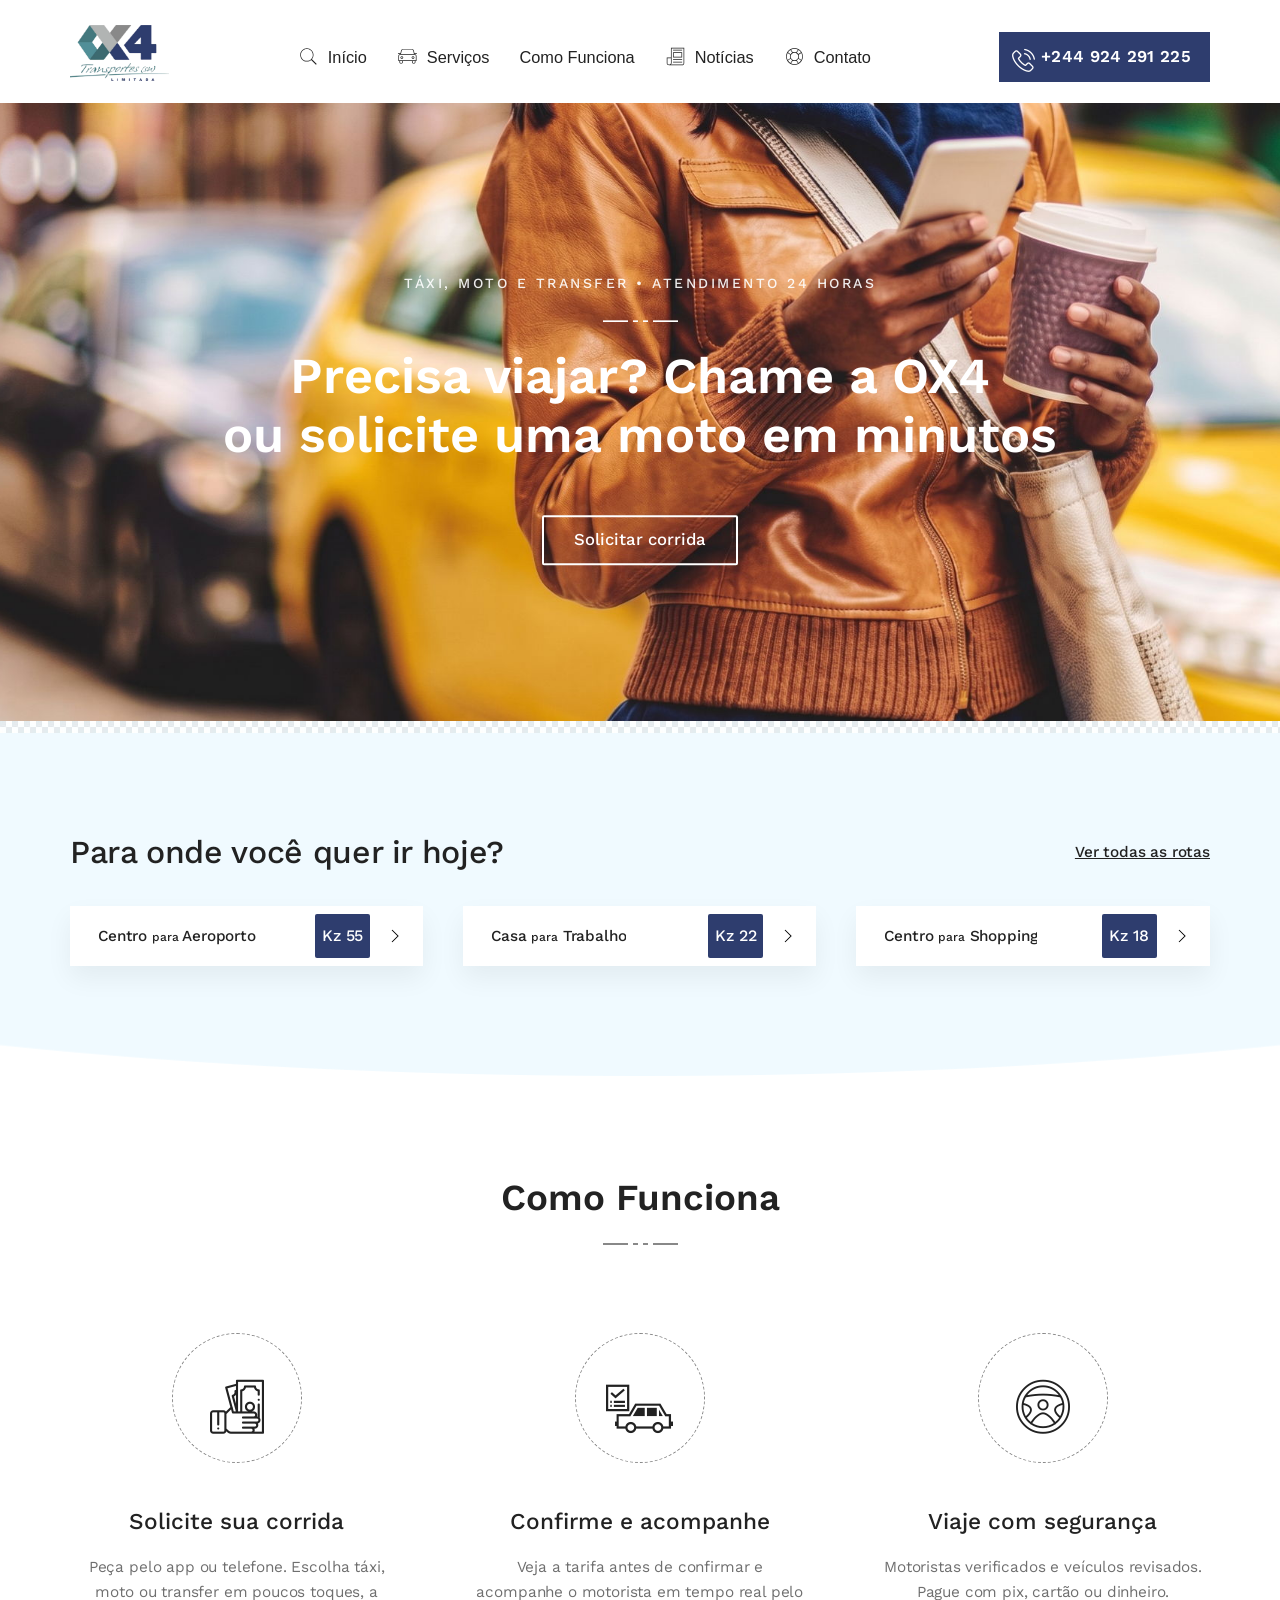
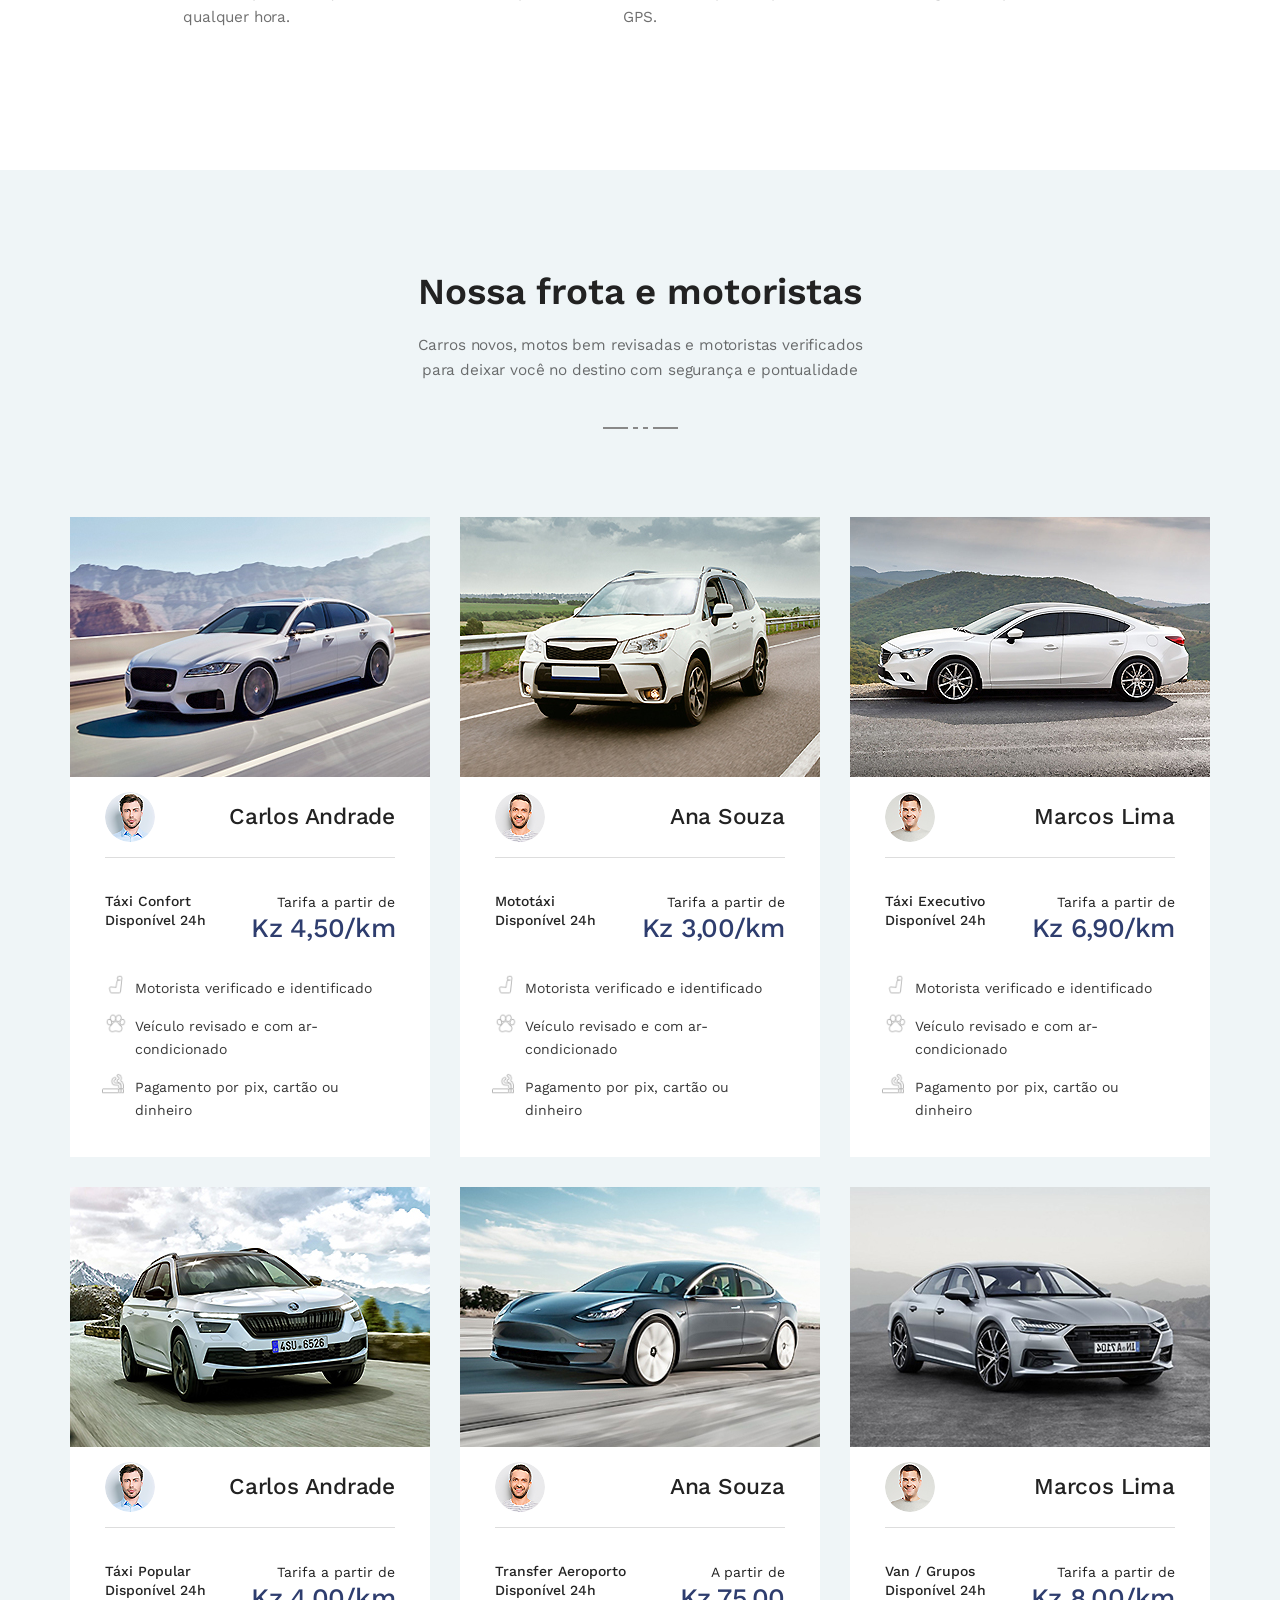
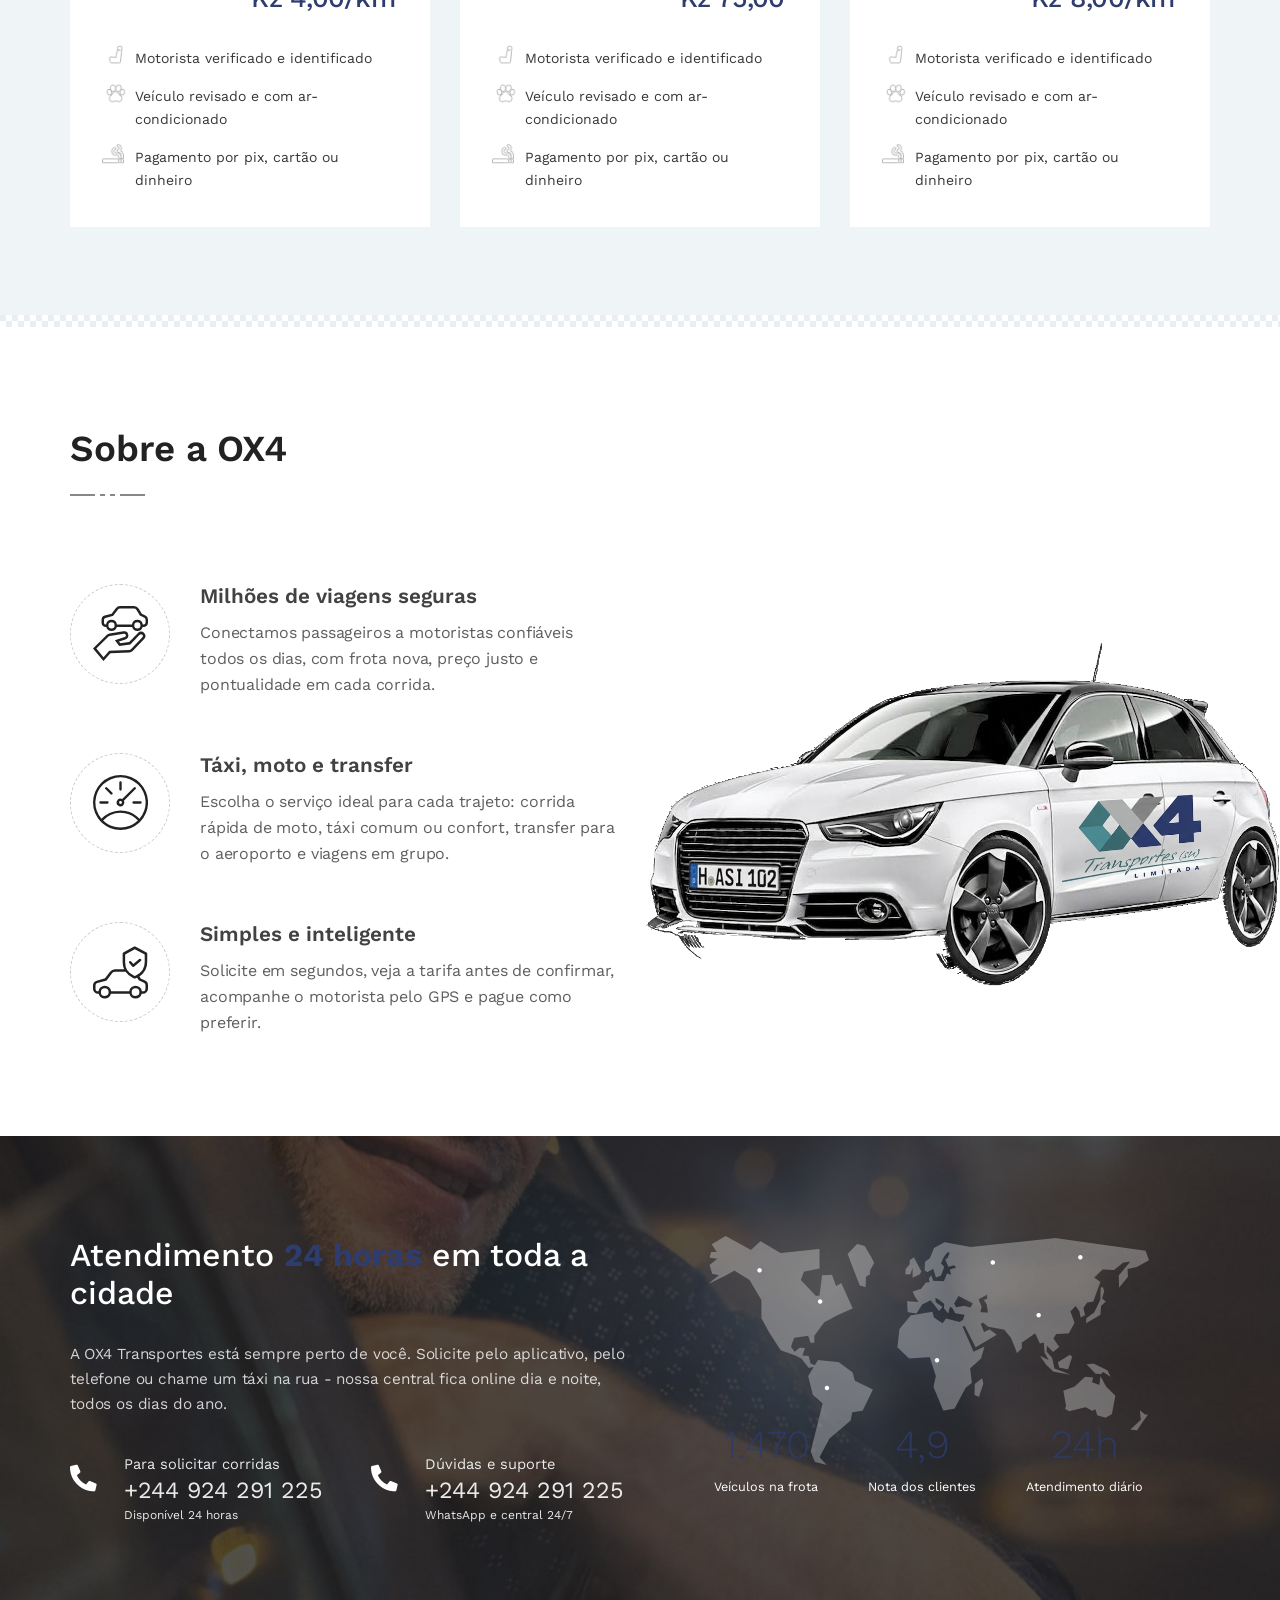
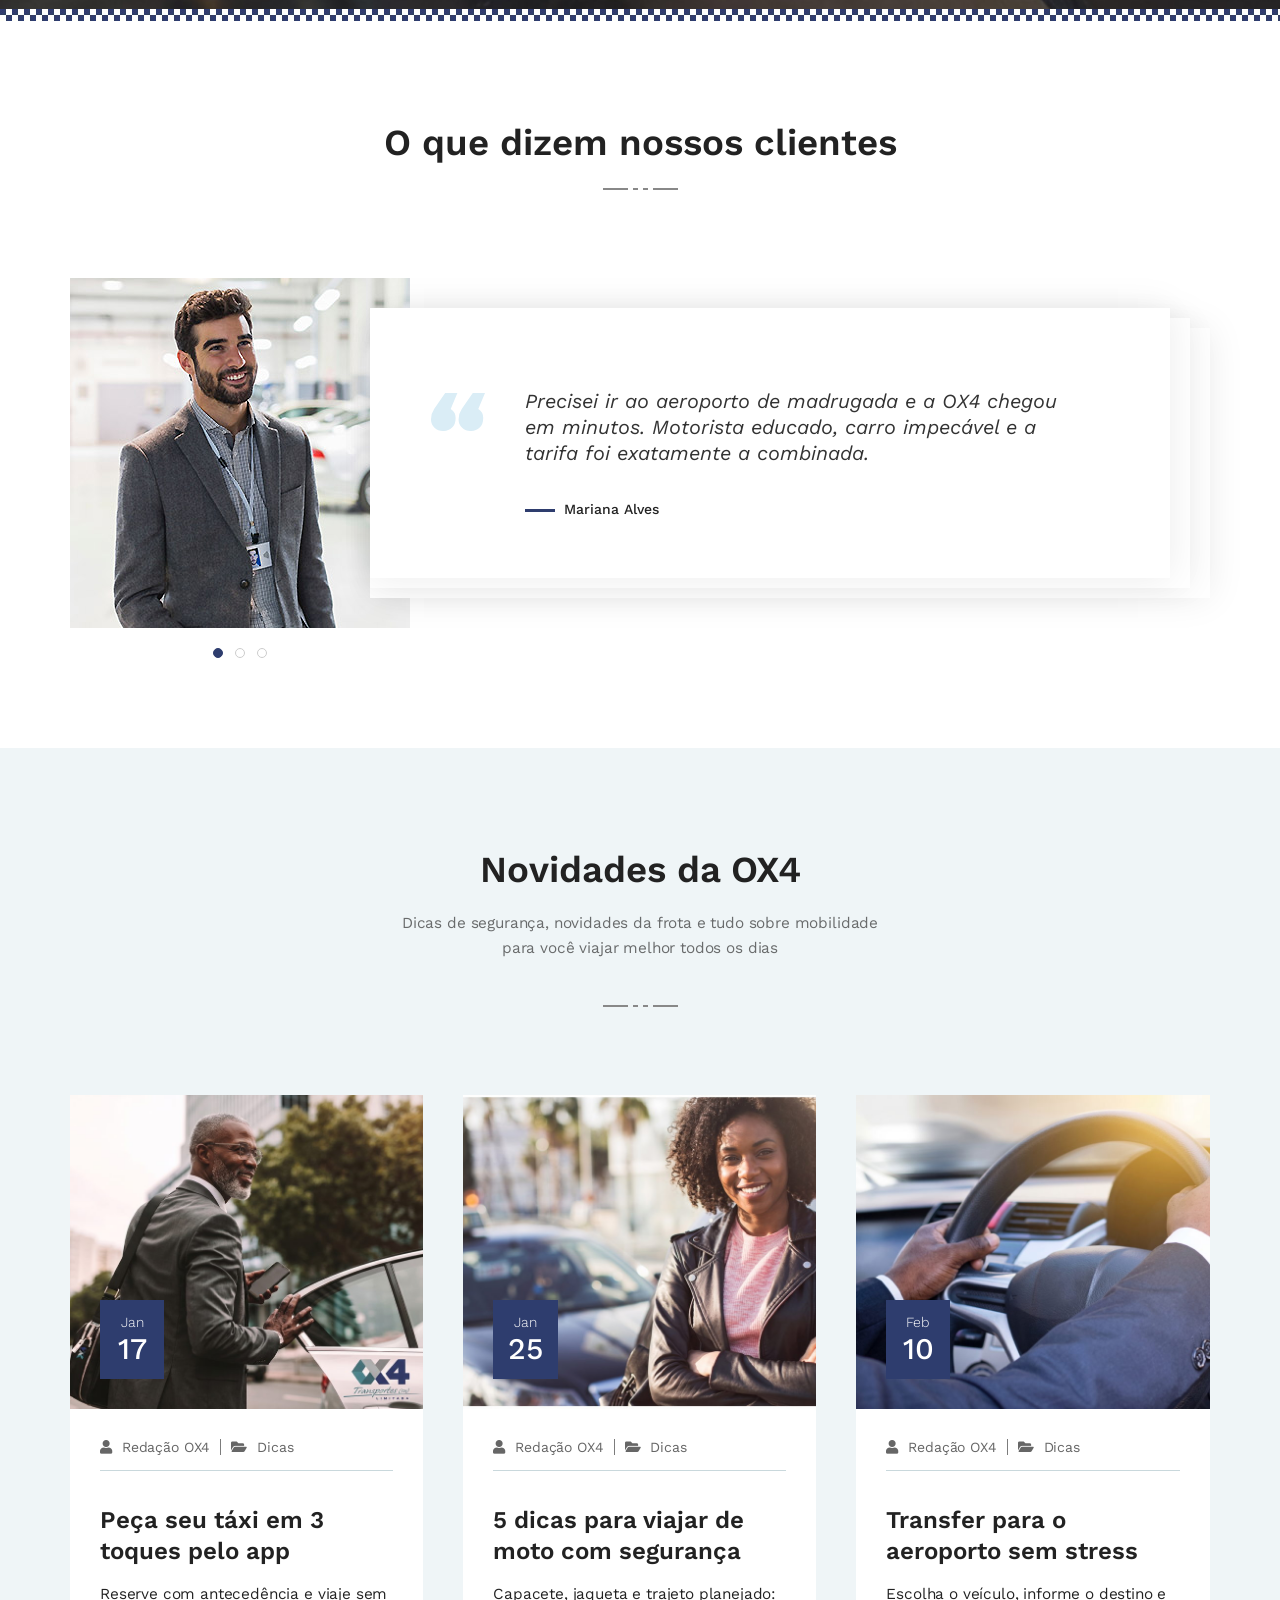
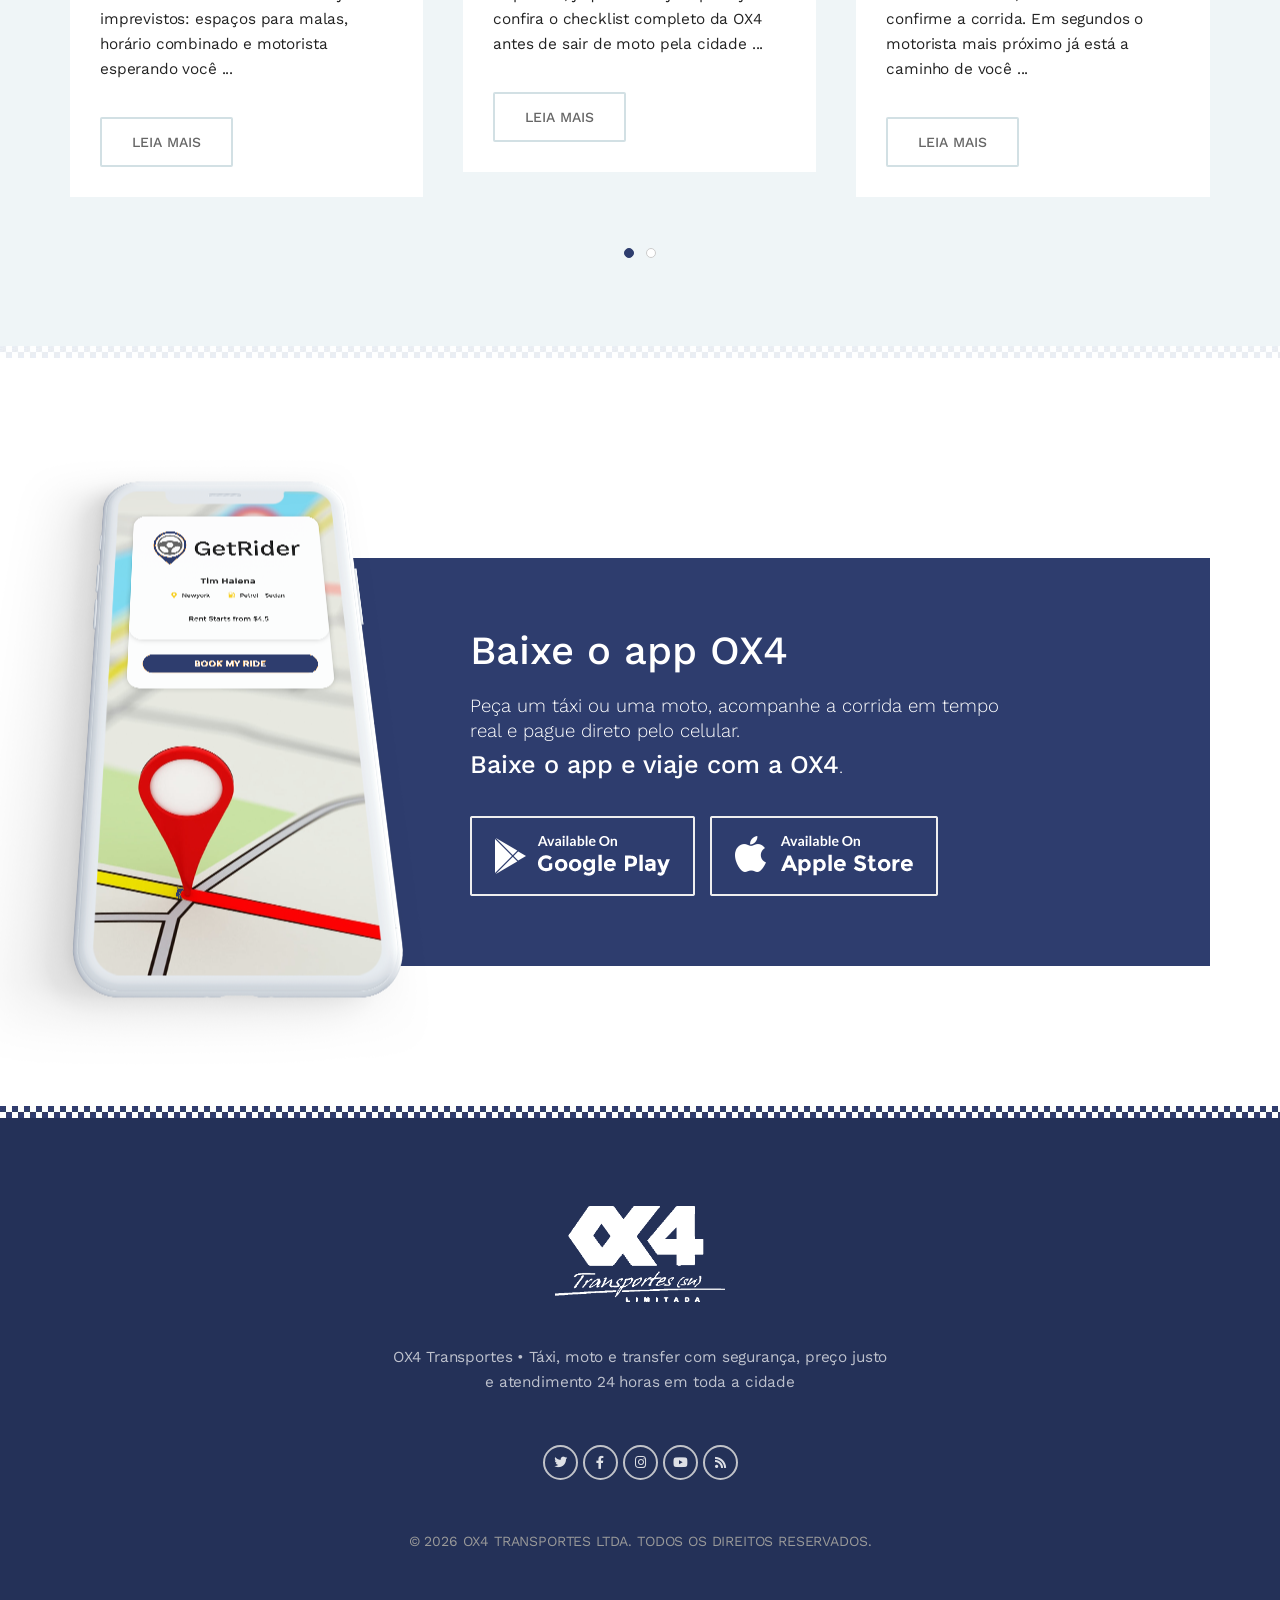
==== getrider/01_landing_page.html @ 81441fee "Atualizar projeto OX4 Transporte" ====
<!DOCTYPE html>
<html lang="zxx">

<head>
    <meta charset="utf-8">
    <title>OX4 Transportes - Táxi, Moto e Transfer 24h</title>
    <meta content="Chernyh Mihail" name="author">
    <meta content="OX4 Transportes - Táxi, Moto e Transfer" name="description">
    <meta name="viewport" content="width=device-width, initial-scale=1.0">
    <link rel="icon" type="image/png" href="assets/img/favicon.png">
    <meta name="HandheldFriendly" content="true">
    <meta name="format-detection" content="telephone=no">
    <meta content="IE=edge" http-equiv="X-UA-Compatible">
    <link rel="stylesheet" href="assets/css/uikit.min.css">
    <link rel="stylesheet" href="assets/css/all.min.css">
    <link rel="stylesheet" href="assets/css/datepicker.min.css">
    <link rel="stylesheet" href="assets/css/main.css">
    <link rel="stylesheet" href="assets/fonts/flaticon/font/flaticon.css">
</head>

<body class="page-home">

    <!-- Loader-->
    <div id="page-preloader"><span class="spinner border-t_second_b border-t_prim_a"></span></div>
    <!-- Loader end-->


    <div class="page-wrapper">
        <header class="page-header">
            <div class="page-header__scroll" data-uk-sticky>
                <div class="uk-container">
                    <div class="page-header__inner">
                        <div class="page-header__logo">
                            <div class="logo"><a class="logo__link" href="index.html"><img class="logo__img" src="assets/img/logo.png" alt="OX4 Transportes"></a></div>
                        </div>
                        <div class="page-header__menu">
                            <nav class="page-nav" data-uk-navbar="">
                                <ul class="uk-navbar-nav">
                                    <li><a href="01_landing_page.html"> <img src="assets/img/search.svg" data-uk-svg alt="home">Início</a></li>
                                    <li><a href="02-search-1.html"> <img src="assets/img/car.svg" data-uk-svg alt="servicos">Serviços</a>
                                        <div class="uk-navbar-dropdown">
                                            <ul class="uk-nav uk-navbar-dropdown-nav">
                                                <li><a href="02-search-1.html">Solicitar Táxi</a></li>
                                                <li><a href="02-search-2.html">Solicitar Moto</a></li>
                                                <li><a href="02-search-3.html">Transfer e Corridas</a></li>
                                            </ul>
                                        </div>
                                    </li>
                                    <li> <a href="01_landing_page.html#como-funciona">Como Funciona</a></li>
                                    <li><a href="03_blog-1.html"> <img src="assets/img/news-paper.svg" data-uk-svg alt="news-paper">Notícias</a>
                                        <div class="uk-navbar-dropdown">
                                            <ul class="uk-nav uk-navbar-dropdown-nav">
                                                <li><a href="03_blog-1.html">Lista de notícias</a></li>
                                                <li><a href="04_blog-2.html">Grade de notícias</a></li>
                                                <li><a href="05_blog-post.html">Matéria</a></li>
                                            </ul>
                                        </div>
                                    </li>
                                    <li> <a href="06_contact.html"> <img src="assets/img/help2.svg" data-uk-svg alt="help2">Contato</a></li>
                                </ul>
                            </nav>
                        </div>
                        <div class="page-header__phone"><a class="uk-button uk-button-danger" href="tel:+244924291225"> <i class="flaticon-phone-call"></i><span>+244 924 291 225</span></a></div>
                        <div class="page-header__btn"> <a class="uk-button uk-button-danger" href="01_landing_page.html#offcanvas" data-uk-toggle data-uk-icon="menu"></a></div>
                    </div>
                </div>
            </div>
        </header>
        <main class="page-main">
            <div class="section-banner">
                <div class="section-banner__bg">
                    <div class="uk-cover-container"><img src="assets/img/img-banner.jpg" alt="img-banner" data-uk-cover><canvas class="slide-canvas"></canvas></div>
                </div>
                <div class="section-banner__content uk-text-center">
                    <div class="uk-overlay uk-position-center-left uk-width-1-1">
                        <div class="uk-container uk-width-1-1">
                            <div class="section-banner__title"><span>Táxi, moto e transfer &bull; Atendimento 24 horas</span>
                                <h1 class="decor-top">Precisa viajar? Chame a OX4<br> ou solicite uma moto em minutos</h1>
                            </div>
                            <div class="section-banner__btn"> <a class="uk-button uk-button-default" href="02-search-1.html">Solicitar corrida</a></div>
                        </div>
                    </div>
                </div>
            </div>
            <div class="section-popular-places" id="welcome">
                <div class="uk-container">
                    <div class="popular-places">
                        <div class="popular-places__head">
                            <div class="popular-places__title">Para onde você quer ir hoje?</div>
                            <div class="popular-places__more"> <a href="02-search-3.html">Ver todas as rotas </a></div>
                        </div>
                        <div class="popular-places__body">
                            <div class="uk-grid uk-child-width-1-3@m" data-uk-grid>
                                <div>
                                    <div class="popular-places-item"><a class="popular-places-item__link" href="02-search-1.html"><span class="popular-places-item__title">Centro <small>para</small> Aeroporto</span><span class="popular-places-item__price">Kz 55</span><span data-uk-icon="chevron-right"></span></a></div>
                                </div>
                                <div>
                                    <div class="popular-places-item"><a class="popular-places-item__link" href="02-search-2.html"><span class="popular-places-item__title">Casa <small>para</small> Trabalho</span><span class="popular-places-item__price">Kz 22</span><span data-uk-icon="chevron-right"></span></a></div>
                                </div>
                                <div>
                                    <div class="popular-places-item"><a class="popular-places-item__link" href="02-search-3.html"><span class="popular-places-item__title">Centro <small>para</small> Shopping</span><span class="popular-places-item__price">Kz 18</span><span data-uk-icon="chevron-right"></span></a></div>
                                </div>
                            </div>
                        </div>
                    </div>
                </div>
            </div>
            <div class="section-steps" id="como-funciona">
                <div class="uk-section uk-container">
                    <div class="section-title uk-text-center">
                        <div class="uk-h2">Como Funciona</div>
                    </div>
                    <div class="section-content">
                        <div data-uk-slider="finite: true">
                            <div class="uk-position-relative" tabindex="-1">
                                <ul class="uk-grid uk-grid-large uk-child-width-1-1 uk-child-width-1-2@s uk-child-width-1-3@m">
                                    <li>
                                        <div class="step-item">
                                            <div class="step-item__icon">
                                                <div class="step-item__icon-box"><i class="flaticon-money"></i></div>
                                            </div>
                                            <div class="step-item__title">Solicite sua corrida</div>
                                            <div class="step-item__text">Peça pelo app ou telefone. Escolha táxi, moto ou transfer em poucos toques, a qualquer hora.</div>
                                        </div>
                                    </li>
                                    <li>
                                        <div class="step-item">
                                            <div class="step-item__icon">
                                                <div class="step-item__icon-box"><i class="flaticon-car-repair-check-list"></i></div>
                                            </div>
                                            <div class="step-item__title">Confirme e acompanhe</div>
                                            <div class="step-item__text">Veja a tarifa antes de confirmar e acompanhe o motorista em tempo real pelo GPS.</div>
                                        </div>
                                    </li>
                                    <li>
                                        <div class="step-item">
                                            <div class="step-item__icon">
                                                <div class="step-item__icon-box"><i class="flaticon-car"></i></div>
                                            </div>
                                            <div class="step-item__title">Viaje com segurança</div>
                                            <div class="step-item__text">Motoristas verificados e veículos revisados. Pague com pix, cartão ou dinheiro.</div>
                                        </div>
                                    </li>
                                </ul>
                            </div>
                            <ul class="uk-slider-nav uk-dotnav uk-flex-center uk-margin-medium-top"></ul>
                        </div>
                    </div>
                </div>
            </div>
            <div class="section-best-drivers" id="frota">
                <div class="uk-background-muted">
                    <div class="uk-section uk-container">
                        <div class="section-title uk-text-center">
                            <div class="uk-h2">Nossa frota e motoristas</div>
                            <p>Carros novos, motos bem revisadas e motoristas verificados<br> para deixar você no destino com segurança e pontualidade</p>
                        </div>
                        <div class="section-content">
                            <div class="uk-grid uk-grid-medium uk-child-width-1-2@s uk-child-width-1-3@m" data-uk-grid>
                                <div>
                                    <div class="driver-card">
                                        <div class="driver-card__media"><img src="assets/img/car-1.jpg" alt="car"></div>
                                        <div class="driver-card__body">
                                            <div class="driver-card__user"> <img src="assets/img/driver-1.png" alt="motorista">
                                                <span>Carlos Andrade</span>


                                            </div>
                                            <div class="driver-card__info">
                                                <div class="driver-card__date">Táxi Confort<br> Disponível 24h</div>
                                                <div class="driver-card__price">Tarifa a partir de <b>Kz 4,50/km</b></div>
                                            </div>
                                            <div class="driver-card__services">
                                                <ul>
                                                    <li><img src="assets/img/driver-service-1.png" alt="servico"><span>Motorista verificado e identificado</span></li>
                                                    <li><img src="assets/img/driver-service-2.png" alt="servico"><span>Veículo revisado e com ar-condicionado</span></li>
                                                    <li><img src="assets/img/driver-service-3.png" alt="servico"><span>Pagamento por pix, cartão ou dinheiro</span></li>
                                                </ul>
                                            </div>
                                        </div>
                                    </div>
                                </div>
                                <div>
                                    <div class="driver-card">
                                        <div class="driver-card__media"><img src="assets/img/car-2.jpg" alt="car"></div>
                                        <div class="driver-card__body">
                                            <div class="driver-card__user"> <img src="assets/img/driver-2.png" alt="motorista"><span>Ana Souza</span></div>
                                            <div class="driver-card__info">
                                                <div class="driver-card__date">Mototáxi<br> Disponível 24h</div>
                                                <div class="driver-card__price">Tarifa a partir de <b>Kz 3,00/km</b></div>
                                            </div>
                                            <div class="driver-card__services">
                                                <ul>
                                                    <li><img src="assets/img/driver-service-1.png" alt="servico"><span>Motorista verificado e identificado</span></li>
                                                    <li><img src="assets/img/driver-service-2.png" alt="servico"><span>Veículo revisado e com ar-condicionado</span></li>
                                                    <li><img src="assets/img/driver-service-3.png" alt="servico"><span>Pagamento por pix, cartão ou dinheiro</span></li>
                                                </ul>
                                            </div>
                                        </div>
                                    </div>
                                </div>
                                <div>
                                    <div class="driver-card">
                                        <div class="driver-card__media"><img src="assets/img/car-3.jpg" alt="car"></div>
                                        <div class="driver-card__body">
                                            <div class="driver-card__user"> <img src="assets/img/driver-3.png" alt="motorista"><span>Marcos Lima</span></div>
                                            <div class="driver-card__info">
                                                <div class="driver-card__date">Táxi Executivo<br> Disponível 24h</div>
                                                <div class="driver-card__price">Tarifa a partir de <b>Kz 6,90/km</b></div>
                                            </div>
                                            <div class="driver-card__services">
                                                <ul>
                                                    <li><img src="assets/img/driver-service-1.png" alt="servico"><span>Motorista verificado e identificado</span></li>
                                                    <li><img src="assets/img/driver-service-2.png" alt="servico"><span>Veículo revisado e com ar-condicionado</span></li>
                                                    <li><img src="assets/img/driver-service-3.png" alt="servico"><span>Pagamento por pix, cartão ou dinheiro</span></li>
                                                </ul>
                                            </div>
                                        </div>
                                    </div>
                                </div>
                                <div>
                                    <div class="driver-card">
                                        <div class="driver-card__media"><img src="assets/img/car-4.jpg" alt="car"></div>
                                        <div class="driver-card__body">
                                            <div class="driver-card__user"> <img src="assets/img/driver-1.png" alt="driver-pic"><span>Carlos Andrade</span></div>
                                            <div class="driver-card__info">
                                                <div class="driver-card__date">Táxi Popular<br> Disponível 24h</div>
                                                <div class="driver-card__price">Tarifa a partir de <b>Kz 4,00/km</b></div>
                                            </div>
                                            <div class="driver-card__services">
                                                <ul>
                                                    <li><img src="assets/img/driver-service-1.png" alt="servico"><span>Motorista verificado e identificado</span></li>
                                                    <li><img src="assets/img/driver-service-2.png" alt="servico"><span>Veículo revisado e com ar-condicionado</span></li>
                                                    <li><img src="assets/img/driver-service-3.png" alt="servico"><span>Pagamento por pix, cartão ou dinheiro</span></li>
                                                </ul>
                                            </div>
                                        </div>
                                    </div>
                                </div>
                                <div>
                                    <div class="driver-card">
                                        <div class="driver-card__media"><img src="assets/img/car-5.jpg" alt="car"></div>
                                        <div class="driver-card__body">
                                            <div class="driver-card__user"> <img src="assets/img/driver-2.png" alt="motorista"><span>Ana Souza</span></div>
                                            <div class="driver-card__info">
                                                <div class="driver-card__date">Transfer Aeroporto<br> Disponível 24h</div>
                                                <div class="driver-card__price">A partir de <b>Kz 75,00</b></div>
                                            </div>
                                            <div class="driver-card__services">
                                                <ul>
                                                    <li><img src="assets/img/driver-service-1.png" alt="servico"><span>Motorista verificado e identificado</span></li>
                                                    <li><img src="assets/img/driver-service-2.png" alt="servico"><span>Veículo revisado e com ar-condicionado</span></li>
                                                    <li><img src="assets/img/driver-service-3.png" alt="servico"><span>Pagamento por pix, cartão ou dinheiro</span></li>
                                                </ul>
                                            </div>
                                        </div>
                                    </div>
                                </div>
                                <div>
                                    <div class="driver-card">
                                        <div class="driver-card__media"><img src="assets/img/car-6.jpg" alt="car"></div>
                                        <div class="driver-card__body">
                                            <div class="driver-card__user"> <img src="assets/img/driver-3.png" alt="motorista"><span>Marcos Lima</span></div>
                                            <div class="driver-card__info">
                                                <div class="driver-card__date">Van / Grupos<br> Disponível 24h</div>
                                                <div class="driver-card__price">Tarifa a partir de <b>Kz 8,00/km</b></div>
                                            </div>
                                            <div class="driver-card__services">
                                                <ul>
                                                    <li><img src="assets/img/driver-service-1.png" alt="servico"><span>Motorista verificado e identificado</span></li>
                                                    <li><img src="assets/img/driver-service-2.png" alt="servico"><span>Veículo revisado e com ar-condicionado</span></li>
                                                    <li><img src="assets/img/driver-service-3.png" alt="servico"><span>Pagamento por pix, cartão ou dinheiro</span></li>
                                                </ul>
                                            </div>
                                        </div>
                                    </div>
                                </div>
                            </div>
                        </div>
                    </div>
                </div>
            </div>
            <div class="section-about">
                <div class="section-about__img"><img src="assets/img/img-car.png" alt=""></div>
                <div class="uk-section uk-container">
                    <div class="uk-grid uk-child-width-1-2@m" data-uk-grid>
                        <div>
                            <div class="section-title">
                                <div class="uk-h2">Sobre a OX4</div>
                            </div>
                            <div class="section-content">
                                <ul class="about-list">
                                    <li>
                                        <div class="about-list-item">
                                            <div class="about-list-item__icon"><img src="assets/img/about-1.svg" alt="ico-about" data-uk-svg></div>
                                            <div class="about-list-item__desc">
                                                <div class="about-list-item__title">Milhões de viagens seguras</div>
                                                <div class="about-list-item__desc">Conectamos passageiros a motoristas confiáveis todos os dias, com frota nova, preço justo e pontualidade em cada corrida.</div>
                                            </div>
                                        </div>
                                    </li>
                                    <li>
                                        <div class="about-list-item">
                                            <div class="about-list-item__icon"><img src="assets/img/about-2.svg" alt="ico-about" data-uk-svg></div>
                                            <div class="about-list-item__desc">
                                                <div class="about-list-item__title">Táxi, moto e transfer</div>
                                                <div class="about-list-item__desc">Escolha o serviço ideal para cada trajeto: corrida rápida de moto, táxi comum ou confort, transfer para o aeroporto e viagens em grupo.</div>
                                            </div>
                                        </div>
                                    </li>
                                    <li>
                                        <div class="about-list-item">
                                            <div class="about-list-item__icon"><img src="assets/img/about-3.svg" alt="ico-about" data-uk-svg></div>
                                            <div class="about-list-item__desc">
                                                <div class="about-list-item__title">Simples e inteligente</div>
                                                <div class="about-list-item__desc">Solicite em segundos, veja a tarifa antes de confirmar, acompanhe o motorista pelo GPS e pague como preferir.</div>
                                            </div>
                                        </div>
                                    </li>
                                </ul>
                            </div>
                        </div>
                        <div class="uk-visible@m"></div>
                    </div>
                </div>
            </div>
            <div class="section-location">
                <div class="uk-section uk-container">
                    <div class="location">
                        <div class="uk-grid uk-grid-small uk-child-width-1-2@m" data-uk-grid>
                            <div>
                                <div class="location__title">Atendimento <b>24 horas</b> em toda a cidade</div>
                                <div class="location__text">A OX4 Transportes está sempre perto de você. Solicite pelo aplicativo, pelo telefone ou chame um táxi na rua - nossa central fica online dia e noite, todos os dias do ano.</div>
                                <div class="uk-grid uk-child-width-1-2" data-uk-grid>
                                    <div>
                                        <div class="location-contact-item">
                                            <div class="location-contact-item__icon"><i class="fas fa-phone-alt"></i></div>
                                            <div class="location-contact-item__desc">
                                                <div class="location-contact-item__title">Para solicitar corridas</div>
                                                <div class="location-contact-item__phone"><a href="tel:+244924291225">+244 924 291 225</a></div>
                                                <div class="location-contact-item__time">Disponível 24 horas</div>
                                            </div>
                                        </div>
                                    </div>
                                    <div>
                                        <div class="location-contact-item">
                                            <div class="location-contact-item__icon"><i class="fas fa-phone-alt"></i></div>
                                            <div class="location-contact-item__desc">
                                                <div class="location-contact-item__title">Dúvidas e suporte</div>
                                                <div class="location-contact-item__phone"><a href="tel:+244924291225">+244 924 291 225</a></div>
                                                <div class="location-contact-item__time">WhatsApp e central 24/7</div>
                                            </div>
                                        </div>
                                    </div>
                                </div>
                            </div>
                            <div>
                                <div class="location__map"><img class="location__img" src="assets/img/img-location-map.png" alt="img-location-map">
                                    <ul class="location__numbers">
                                        <li><span>1.470</span><span>Veículos na frota</span></li>
                                        <li><span>4,9</span><span>Nota dos clientes</span></li>
                                        <li><span>24h</span><span>Atendimento diário</span></li>
                                    </ul>
                                </div>
                            </div>
                        </div>
                    </div>
                </div>
            </div>
            <div class="section-reviews">
                <div class="uk-section uk-container">
                    <div class="section-title uk-text-center">
                        <div class="uk-h2">O que dizem nossos clientes</div>
                    </div>
                    <div class="section-content">
                        <div class="reviews-slider">
                            <div data-uk-slideshow="max-height: 270; min-height: 250; animation: scale">
                                <div class="reviews-slider__users">
                                    <ul>
                                        <li class="uk-animation-scale-up" data-uk-slideshow-item="0"><img class="uk-width-1-1" src="assets/img/img-reviews.jpg" alt="img-reviews"></li>
                                        <li class="uk-animation-scale-up" data-uk-slideshow-item="1"><img class="uk-width-1-1" src="assets/img/img-reviews.jpg" alt="img-reviews"></li>
                                        <li class="uk-animation-scale-up" data-uk-slideshow-item="2"><img class="uk-width-1-1" src="assets/img/img-reviews.jpg" alt="img-reviews"></li>
                                    </ul>
                                </div>
                                <div class="reviews-slider__content">
                                    <div class="reviews-slider__box">
                                        <ul class="uk-slideshow-items">
                                            <li>
                                                <div class="reviews-slider-item">
                                                    <div class="reviews-slider-item__text">Precisei ir ao aeroporto de madrugada e a OX4 chegou em minutos. Motorista educado, carro impecável e a tarifa foi exatamente a combinada.</div>
                                                    <div class="reviews-slider-item__user">Mariana Alves</div>
                                                </div>
                                            </li>
                                            <li>
                                                <div class="reviews-slider-item">
                                                    <div class="reviews-slider-item__text">Uso o mototáxi da OX4 quase todo dia para o trabalho. Rápido, seguro e com pagamento pelo app. Recomendo para quem tem pressa.</div>
                                                    <div class="reviews-slider-item__user">Rafael Prado</div>
                                                </div>
                                            </li>
                                            <li>
                                                <div class="reviews-slider-item">
                                                    <div class="reviews-slider-item__text">Fiz um transfer com a família para o aeroporto: espaço para as malas, pontualidade e atendimento nota 10. Já virou nossa opção preferida.</div>
                                                    <div class="reviews-slider-item__user">Juliana Lima</div>
                                                </div>
                                            </li>
                                        </ul>
                                    </div>
                                </div>
                                <div class="reviews-slider__dots">
                                    <ul class="uk-slideshow-nav uk-dotnav uk-flex uk-flex-center"></ul>
                                </div>
                            </div>
                        </div>
                    </div>
                </div>
            </div>
            <div class="section-blog">
                <div class="uk-background-muted">
                    <div class="uk-section uk-container">
                        <div class="section-title uk-text-center">
                            <div class="uk-h2">Novidades da OX4</div>
                            <p>Dicas de segurança, novidades da frota e tudo sobre mobilidade<br> para você viajar melhor todos os dias</p>
                        </div>
                        <div class="section-content">
                            <div data-uk-slider>
                                <div class="uk-position-relative" tabindex="-1">
                                    <ul class="uk-slider-items uk-grid uk-child-width-1-1 uk-child-width-1-2@s uk-child-width-1-3@m">
                                        <li>
                                            <div class="blog-card">
                                                <div class="blog-card__box">
                                                    <div class="blog-card__media"><a href="05_blog-post.html"><img src="assets/img/blog-thumb-1.jpg" alt="Peça seu táxi em 3 toques" /></a>
                                                        <div class="blog-card__date"> <span>Jan</span><span>17</span></div>
                                                    </div>
                                                    <div class="blog-card__body">
                                                        <div class="blog-card__info">
                                                            <div class="blog-card__author"> <i class="fas fa-user"></i>Redação OX4</div>
                                                            <div class="blog-card__category"> <i class="fas fa-folder-open"></i>Dicas</div>
                                                        </div>
                                                        <div class="blog-card__title"> <a href="05_blog-post.html">Peça seu táxi em 3 toques pelo app</a></div>
                                                        <div class="blog-card__intro">
                                                            <p>Reserve com antecedência e viaje sem imprevistos: espaços para malas, horário combinado e motorista esperando você ...</p>
                                                        </div>
                                                        <div class="blog-card__more"><a class="uk-button uk-button-default" href="05_blog-post.html">Leia mais</a></div>
                                                    </div>
                                                </div>
                                            </div>
                                        </li>
                                        <li>
                                            <div class="blog-card">
                                                <div class="blog-card__box">
                                                    <div class="blog-card__media"><a href="05_blog-post.html"><img src="assets/img/blog-thumb-2.jpg" alt="Viaje de moto com segurança" /></a>
                                                        <div class="blog-card__date"> <span>Jan</span><span>25</span></div>
                                                    </div>
                                                    <div class="blog-card__body">
                                                        <div class="blog-card__info">
                                                            <div class="blog-card__author"> <i class="fas fa-user"></i>Redação OX4</div>
                                                            <div class="blog-card__category"> <i class="fas fa-folder-open"></i>Dicas</div>
                                                        </div>
                                                        <div class="blog-card__title"> <a href="05_blog-post.html">5 dicas para viajar de moto com segurança</a></div>
                                                        <div class="blog-card__intro">
                                                            <p>Capacete, jaqueta e trajeto planejado: confira o checklist completo da OX4 antes de sair de moto pela cidade ...</p>
                                                        </div>
                                                        <div class="blog-card__more"><a class="uk-button uk-button-default" href="05_blog-post.html">Leia mais</a></div>
                                                    </div>
                                                </div>
                                            </div>
                                        </li>
                                        <li>
                                            <div class="blog-card">
                                                <div class="blog-card__box">
                                                    <div class="blog-card__media"><a href="05_blog-post.html"><img src="assets/img/blog-thumb-3.jpg" alt="Transfer para o aeroporto sem stress" /></a>
                                                        <div class="blog-card__date"> <span>Feb</span><span>10</span></div>
                                                    </div>
                                                    <div class="blog-card__body">
                                                        <div class="blog-card__info">
                                                            <div class="blog-card__author"> <i class="fas fa-user"></i>Redação OX4</div>
                                                            <div class="blog-card__category"> <i class="fas fa-folder-open"></i>Dicas</div>
                                                        </div>
                                                        <div class="blog-card__title"> <a href="05_blog-post.html">Transfer para o aeroporto sem stress</a></div>
                                                        <div class="blog-card__intro">
                                                            <p>Escolha o veículo, informe o destino e confirme a corrida. Em segundos o motorista mais próximo já está a caminho de você ...</p>
                                                        </div>
                                                        <div class="blog-card__more"><a class="uk-button uk-button-default" href="05_blog-post.html">Leia mais</a></div>
                                                    </div>
                                                </div>
                                            </div>
                                        </li>
                                        <li>
                                            <div class="blog-card">
                                                <div class="blog-card__box">
                                                    <div class="blog-card__media"><a href="05_blog-post.html"><img src="assets/img/blog-thumb-1.jpg" alt="Peça seu táxi em 3 toques" /></a>
                                                        <div class="blog-card__date"> <span>Jan</span><span>17</span></div>
                                                    </div>
                                                    <div class="blog-card__body">
                                                        <div class="blog-card__info">
                                                            <div class="blog-card__author"> <i class="fas fa-user"></i>Redação OX4</div>
                                                            <div class="blog-card__category"> <i class="fas fa-folder-open"></i>Dicas</div>
                                                        </div>
                                                        <div class="blog-card__title"> <a href="05_blog-post.html">Peça seu táxi em 3 toques pelo app</a></div>
                                                        <div class="blog-card__intro">
                                                            <p>Escolha o veículo, informe o destino e confirme a corrida. Em segundos o motorista mais próximo já está a caminho de você ...</p>
                                                        </div>
                                                        <div class="blog-card__more"><a class="uk-button uk-button-default" href="05_blog-post.html">Leia mais</a></div>
                                                    </div>
                                                </div>
                                            </div>
                                        </li>
                                    </ul>
                                </div>
                                <ul class="uk-slider-nav uk-dotnav uk-flex-center uk-margin-top"></ul>
                            </div>
                        </div>
                    </div>
                </div>
            </div>
            <div class="section-download">
                <div class="uk-section uk-container">
                    <div class="download-box">
                        <div class="download-box__img"><img src="assets/img/img-download.png" alt="img-download"></div>
                        <div class="download-box__inner">
                            <div class="download-box__title">Baixe o app OX4</div>
                            <div class="download-box__text">Peça um táxi ou uma moto, acompanhe a corrida em tempo<br> real e pague direto pelo celular. <br> <b>Baixe o app e viaje com a OX4</b>.</div>
                            <div class="download-box__btn"><a href="01_landing_page.html#!"><img src="assets/img/google.png" alt="google"></a><a href="01_landing_page.html#!"><img src="assets/img/apple.png" alt="apple"></a></div>
                        </div>
                    </div>
                </div>
            </div>
        </main>
        <footer class="page-footer">
            <div class="uk-container">
                <div class="page-footer__inner">
                    <div class="page-footer__logo">
                        <div class="logo"><a class="logo__link" href="01_landing_page.html"><img class="logo__img" src="assets/img/logo-white.png" alt="OX4 Transportes"></a></div>
                    </div>
                    <div class="page-footer__text">
                        <p>OX4 Transportes &bull; Táxi, moto e transfer com segurança, preço justo<br> e atendimento 24 horas em toda a cidade</p>
                    </div>
                    <div class="page-footer__social">
                        <ul class="social">
                            <li><a href="01_landing_page.html#!"><i class="fab fa-twitter"></i></a></li>
                            <li><a href="01_landing_page.html#!"><i class="fab fa-facebook-f"></i></a></li>
                            <li><a href="01_landing_page.html#!"><i class="fab fa-instagram"></i></a></li>
                            <li><a href="01_landing_page.html#!"><i class="fab fa-youtube"></i></a></li>
                            <li><a href="01_landing_page.html#!"><i class="fas fa-rss"></i></a></li>
                        </ul>
                    </div>
                    <div class="page-footer__copy"> <span>&copy; 2026 OX4 Transportes Ltda. Todos os direitos reservados.</span></div>
                </div>
            </div><!-- Additional blocks-->
            <div id="offcanvas" data-uk-offcanvas="overlay: true">
                <div class="uk-offcanvas-bar uk-flex uk-flex-column uk-flex-between"><button class="uk-offcanvas-close" type="button" data-uk-close=""></button>
                    <div class="uk-margin">
                        <div class="uk-margin-bottom">
                            <div class="logo"><a class="logo__link" href="01_landing_page.html"><img class="logo__img" src="assets/img/logo-white.png" alt="OX4 Transportes"></a></div>
                        </div>
                        <div class="uk-margin">
                            <ul class="uk-nav uk-nav-default uk-nav-parent-icon" data-uk-nav>
                                <li><a href="01_landing_page.html"> <img src="assets/img/search.svg" data-uk-svg alt="home">Início</a></li>
                                <li class="uk-parent"><a href="02-search-1.html"> <img src="assets/img/car.svg" data-uk-svg alt="servicos">Serviços</a>
                                    <ul class="uk-nav-sub">
                                        <li><a href="02-search-1.html">Solicitar Táxi</a></li>
                                        <li><a href="02-search-2.html">Solicitar Moto</a></li>
                                        <li><a href="02-search-3.html">Transfer e Corridas</a></li>
                                    </ul>
                                </li>
                                <li> <a href="01_landing_page.html#como-funciona">Como Funciona</a></li>
                                <li class="uk-parent"> <a href="03_blog-1.html"> <img src="assets/img/news-paper.svg" data-uk-svg alt="news-paper">Notícias </a>
                                    <ul class="uk-nav-sub">
                                        <li><a href="03_blog-1.html">Lista de notícias</a></li>
                                        <li><a href="04_blog-2.html">Grade de notícias</a></li>
                                        <li><a href="05_blog-post.html">Matéria</a></li>
                                    </ul>
                                </li>
                                <li> <a href="06_contact.html"> <img src="assets/img/help2.svg" data-uk-svg alt="help2">Contato</a></li>
                            </ul>
                        </div>
                    </div>
                    <div class="uk-margin"><a class="uk-button uk-button-danger uk-width-1-1" href="tel:+244924291225"> <img src="assets/img/call.svg" alt="call" data-uk-svg><span>+244 924 291 225</span></a></div>
                </div>
            </div>
            <div class="uk-flex-top" id="callback" data-uk-modal="">
                <div class="uk-modal-dialog uk-modal-body uk-margin-auto-vertical"><button class="uk-modal-close-default" type="button" data-uk-close=""></button>
                    <p>Em instantes nossa central entra em contato com você. Se preferir falar agora, ligue para <b>+244 924 291 225</b> - atendemos 24 horas, todos os dias.</p>
                </div>
            </div><!-- End Additional blocks-->
        </footer>
    </div>
    <script src="assets/js/jquery.min.js"></script>
    <script src="assets/js/uikit.min.js"></script>
    <script src="assets/js/uikit-icons.min.js"></script>
    <script src="assets/js/datepicker.min.js"></script>
    <script src="assets/js/i18n/datepicker.en.js"></script>
    <script src="assets/js/main.js"></script>
</body>

</html>
---- getrider/assets/css/datepicker.min.css ----
.datepicker--cells{display:-webkit-flex;display:-ms-flexbox;display:flex;-webkit-flex-wrap:wrap;-ms-flex-wrap:wrap;flex-wrap:wrap}.datepicker--cell{border-radius:4px;box-sizing:border-box;cursor:pointer;display:-webkit-flex;display:-ms-flexbox;display:flex;position:relative;-webkit-align-items:center;-ms-flex-align:center;align-items:center;-webkit-justify-content:center;-ms-flex-pack:center;justify-content:center;height:32px;z-index:1}.datepicker--cell.-focus-{background:#f0f0f0}.datepicker--cell.-current-{color:#4EB5E6}.datepicker--cell.-current-.-focus-{color:#4a4a4a}.datepicker--cell.-current-.-in-range-{color:#4EB5E6}.datepicker--cell.-in-range-{background:rgba(92,196,239,.1);color:#4a4a4a;border-radius:0}.datepicker--cell.-in-range-.-focus-{background-color:rgba(92,196,239,.2)}.datepicker--cell.-disabled-{cursor:default;color:#aeaeae}.datepicker--cell.-disabled-.-focus-{color:#aeaeae}.datepicker--cell.-disabled-.-in-range-{color:#a1a1a1}.datepicker--cell.-disabled-.-current-.-focus-{color:#aeaeae}.datepicker--cell.-range-from-{border:1px solid rgba(92,196,239,.5);background-color:rgba(92,196,239,.1);border-radius:4px 0 0 4px}.datepicker--cell.-range-to-{border:1px solid rgba(92,196,239,.5);background-color:rgba(92,196,239,.1);border-radius:0 4px 4px 0}.datepicker--cell.-selected-,.datepicker--cell.-selected-.-current-{color:#fff;background:#5cc4ef}.datepicker--cell.-range-from-.-range-to-{border-radius:4px}.datepicker--cell.-selected-{border:none}.datepicker--cell.-selected-.-focus-{background:#45bced}.datepicker--cell:empty{cursor:default}.datepicker--days-names{display:-webkit-flex;display:-ms-flexbox;display:flex;-webkit-flex-wrap:wrap;-ms-flex-wrap:wrap;flex-wrap:wrap;margin:8px 0 3px}.datepicker--day-name{color:#FF9A19;display:-webkit-flex;display:-ms-flexbox;display:flex;-webkit-align-items:center;-ms-flex-align:center;align-items:center;-webkit-justify-content:center;-ms-flex-pack:center;justify-content:center;-webkit-flex:1;-ms-flex:1;flex:1;text-align:center;text-transform:uppercase;font-size:.8em}.-only-timepicker- .datepicker--content,.datepicker--body,.datepicker-inline .datepicker--pointer{display:none}.datepicker--cell-day{width:14.28571%}.datepicker--cells-months{height:170px}.datepicker--cell-month{width:33.33%;height:25%}.datepicker--cells-years,.datepicker--years{height:170px}.datepicker--cell-year{width:25%;height:33.33%}.datepickers-container{position:absolute;left:0;top:0}@media print{.datepickers-container{display:none}}.datepicker{background:#fff;border:1px solid #dbdbdb;box-shadow:0 4px 12px rgba(0,0,0,.15);border-radius:4px;box-sizing:content-box;font-family:Tahoma,sans-serif;font-size:14px;color:#4a4a4a;width:250px;position:absolute;left:-100000px;opacity:0;transition:opacity .3s ease,left 0s .3s,-webkit-transform .3s ease;transition:opacity .3s ease,transform .3s ease,left 0s .3s;transition:opacity .3s ease,transform .3s ease,left 0s .3s,-webkit-transform .3s ease;z-index:100}.datepicker.-from-top-{-webkit-transform:translateY(-8px);transform:translateY(-8px)}.datepicker.-from-right-{-webkit-transform:translateX(8px);transform:translateX(8px)}.datepicker.-from-bottom-{-webkit-transform:translateY(8px);transform:translateY(8px)}.datepicker.-from-left-{-webkit-transform:translateX(-8px);transform:translateX(-8px)}.datepicker.active{opacity:1;-webkit-transform:translate(0);transform:translate(0);transition:opacity .3s ease,left 0s 0s,-webkit-transform .3s ease;transition:opacity .3s ease,transform .3s ease,left 0s 0s;transition:opacity .3s ease,transform .3s ease,left 0s 0s,-webkit-transform .3s ease}.datepicker-inline .datepicker{border-color:#d7d7d7;box-shadow:none;position:static;left:auto;right:auto;opacity:1;-webkit-transform:none;transform:none}.datepicker--content{box-sizing:content-box;padding:4px}.datepicker--pointer{position:absolute;background:#fff;border-top:1px solid #dbdbdb;border-right:1px solid #dbdbdb;width:10px;height:10px;z-index:-1}.datepicker--nav-action:hover,.datepicker--nav-title:hover{background:#f0f0f0}.-top-center- .datepicker--pointer,.-top-left- .datepicker--pointer,.-top-right- .datepicker--pointer{top:calc(100% - 4px);-webkit-transform:rotate(135deg);transform:rotate(135deg)}.-right-bottom- .datepicker--pointer,.-right-center- .datepicker--pointer,.-right-top- .datepicker--pointer{right:calc(100% - 4px);-webkit-transform:rotate(225deg);transform:rotate(225deg)}.-bottom-center- .datepicker--pointer,.-bottom-left- .datepicker--pointer,.-bottom-right- .datepicker--pointer{bottom:calc(100% - 4px);-webkit-transform:rotate(315deg);transform:rotate(315deg)}.-left-bottom- .datepicker--pointer,.-left-center- .datepicker--pointer,.-left-top- .datepicker--pointer{left:calc(100% - 4px);-webkit-transform:rotate(45deg);transform:rotate(45deg)}.-bottom-left- .datepicker--pointer,.-top-left- .datepicker--pointer{left:10px}.-bottom-right- .datepicker--pointer,.-top-right- .datepicker--pointer{right:10px}.-bottom-center- .datepicker--pointer,.-top-center- .datepicker--pointer{left:calc(50% - 10px / 2)}.-left-top- .datepicker--pointer,.-right-top- .datepicker--pointer{top:10px}.-left-bottom- .datepicker--pointer,.-right-bottom- .datepicker--pointer{bottom:10px}.-left-center- .datepicker--pointer,.-right-center- .datepicker--pointer{top:calc(50% - 10px / 2)}.datepicker--body.active{display:block}.datepicker--nav{display:-webkit-flex;display:-ms-flexbox;display:flex;-webkit-justify-content:space-between;-ms-flex-pack:justify;justify-content:space-between;border-bottom:1px solid #efefef;min-height:32px;padding:4px}.-only-timepicker- .datepicker--nav{display:none}.datepicker--nav-action,.datepicker--nav-title{display:-webkit-flex;display:-ms-flexbox;display:flex;cursor:pointer;-webkit-align-items:center;-ms-flex-align:center;align-items:center;-webkit-justify-content:center;-ms-flex-pack:center;justify-content:center}.datepicker--nav-action{width:32px;border-radius:4px;-webkit-user-select:none;-moz-user-select:none;-ms-user-select:none;user-select:none}.datepicker--nav-action.-disabled-{visibility:hidden}.datepicker--nav-action svg{width:32px;height:32px}.datepicker--nav-action path{fill:none;stroke:#9c9c9c;stroke-width:2px}.datepicker--nav-title{border-radius:4px;padding:0 8px}.datepicker--buttons,.datepicker--time{border-top:1px solid #efefef;padding:4px}.datepicker--nav-title i{font-style:normal;color:#9c9c9c;margin-left:5px}.datepicker--nav-title.-disabled-{cursor:default;background:0 0}.datepicker--buttons{display:-webkit-flex;display:-ms-flexbox;display:flex}.datepicker--button{color:#4EB5E6;cursor:pointer;border-radius:4px;-webkit-flex:1;-ms-flex:1;flex:1;display:-webkit-inline-flex;display:-ms-inline-flexbox;display:inline-flex;-webkit-justify-content:center;-ms-flex-pack:center;justify-content:center;-webkit-align-items:center;-ms-flex-align:center;align-items:center;height:32px}.datepicker--button:hover{color:#4a4a4a;background:#f0f0f0}.datepicker--time{display:-webkit-flex;display:-ms-flexbox;display:flex;-webkit-align-items:center;-ms-flex-align:center;align-items:center;position:relative}.datepicker--time.-am-pm- .datepicker--time-sliders{-webkit-flex:0 1 138px;-ms-flex:0 1 138px;flex:0 1 138px;max-width:138px}.-only-timepicker- .datepicker--time{border-top:none}.datepicker--time-sliders{-webkit-flex:0 1 153px;-ms-flex:0 1 153px;flex:0 1 153px;margin-right:10px;max-width:153px}.datepicker--time-label{display:none;font-size:12px}.datepicker--time-current{display:-webkit-flex;display:-ms-flexbox;display:flex;-webkit-align-items:center;-ms-flex-align:center;align-items:center;-webkit-flex:1;-ms-flex:1;flex:1;font-size:14px;text-align:center;margin:0 0 0 10px}.datepicker--time-current-colon{margin:0 2px 3px;line-height:1}.datepicker--time-current-hours,.datepicker--time-current-minutes{line-height:1;font-size:19px;font-family:"Century Gothic",CenturyGothic,AppleGothic,sans-serif;position:relative;z-index:1}.datepicker--time-current-hours:after,.datepicker--time-current-minutes:after{content:'';background:#f0f0f0;border-radius:4px;position:absolute;left:-2px;top:-3px;right:-2px;bottom:-2px;z-index:-1;opacity:0}.datepicker--time-current-hours.-focus-:after,.datepicker--time-current-minutes.-focus-:after{opacity:1}.datepicker--time-current-ampm{text-transform:uppercase;-webkit-align-self:flex-end;-ms-flex-item-align:end;align-self:flex-end;color:#9c9c9c;margin-left:6px;font-size:11px;margin-bottom:1px}.datepicker--time-row{display:-webkit-flex;display:-ms-flexbox;display:flex;-webkit-align-items:center;-ms-flex-align:center;align-items:center;font-size:11px;height:17px;background:linear-gradient(to right,#dedede,#dedede) left 50%/100% 1px no-repeat}.datepicker--time-row:first-child{margin-bottom:4px}.datepicker--time-row input[type=range]{background:0 0;cursor:pointer;-webkit-flex:1;-ms-flex:1;flex:1;height:100%;padding:0;margin:0;-webkit-appearance:none}.datepicker--time-row input[type=range]::-ms-tooltip{display:none}.datepicker--time-row input[type=range]:hover::-webkit-slider-thumb{border-color:#b8b8b8}.datepicker--time-row input[type=range]:hover::-moz-range-thumb{border-color:#b8b8b8}.datepicker--time-row input[type=range]:hover::-ms-thumb{border-color:#b8b8b8}.datepicker--time-row input[type=range]:focus{outline:0}.datepicker--time-row input[type=range]:focus::-webkit-slider-thumb{background:#5cc4ef;border-color:#5cc4ef}.datepicker--time-row input[type=range]:focus::-moz-range-thumb{background:#5cc4ef;border-color:#5cc4ef}.datepicker--time-row input[type=range]:focus::-ms-thumb{background:#5cc4ef;border-color:#5cc4ef}.datepicker--time-row input[type=range]::-webkit-slider-thumb{-webkit-appearance:none;box-sizing:border-box;height:12px;width:12px;border-radius:3px;border:1px solid #dedede;background:#fff;cursor:pointer;transition:background .2s;margin-top:-6px}.datepicker--time-row input[type=range]::-moz-range-thumb{box-sizing:border-box;height:12px;width:12px;border-radius:3px;border:1px solid #dedede;background:#fff;cursor:pointer;transition:background .2s}.datepicker--time-row input[type=range]::-ms-thumb{box-sizing:border-box;height:12px;width:12px;border-radius:3px;border:1px solid #dedede;background:#fff;cursor:pointer;transition:background .2s}.datepicker--time-row input[type=range]::-webkit-slider-runnable-track{border:none;height:1px;cursor:pointer;color:transparent;background:0 0}.datepicker--time-row input[type=range]::-moz-range-track{border:none;height:1px;cursor:pointer;color:transparent;background:0 0}.datepicker--time-row input[type=range]::-ms-track{border:none;height:1px;cursor:pointer;color:transparent;background:0 0}.datepicker--time-row input[type=range]::-ms-fill-lower{background:0 0}.datepicker--time-row input[type=range]::-ms-fill-upper{background:0 0}.datepicker--time-row span{padding:0 12px}.datepicker--time-icon{color:#9c9c9c;border:1px solid;border-radius:50%;font-size:16px;position:relative;margin:0 5px -1px 0;width:1em;height:1em}.datepicker--time-icon:after,.datepicker--time-icon:before{content:'';background:currentColor;position:absolute}.datepicker--time-icon:after{height:.4em;width:1px;left:calc(50% - 1px);top:calc(50% + 1px);-webkit-transform:translateY(-100%);transform:translateY(-100%)}.datepicker--time-icon:before{width:.4em;height:1px;top:calc(50% + 1px);left:calc(50% - 1px)}.datepicker--cell-day.-other-month-,.datepicker--cell-year.-other-decade-{color:#dedede}.datepicker--cell-day.-other-month-:hover,.datepicker--cell-year.-other-decade-:hover{color:#c5c5c5}.-disabled-.-focus-.datepicker--cell-day.-other-month-,.-disabled-.-focus-.datepicker--cell-year.-other-decade-{color:#dedede}.-selected-.datepicker--cell-day.-other-month-,.-selected-.datepicker--cell-year.-other-decade-{color:#fff;background:#a2ddf6}.-selected-.-focus-.datepicker--cell-day.-other-month-,.-selected-.-focus-.datepicker--cell-year.-other-decade-{background:#8ad5f4}.-in-range-.datepicker--cell-day.-other-month-,.-in-range-.datepicker--cell-year.-other-decade-{background-color:rgba(92,196,239,.1);color:#ccc}.-in-range-.-focus-.datepicker--cell-day.-other-month-,.-in-range-.-focus-.datepicker--cell-year.-other-decade-{background-color:rgba(92,196,239,.2)}.datepicker--cell-day.-other-month-:empty,.datepicker--cell-year.-other-decade-:empty{background:0 0;border:none}
---- getrider/assets/css/main.css ----
@import url('https://fonts.googleapis.com/css2?family=Work+Sans:ital,wght@0,100;0,200;0,300;0,400;0,500;0,600;0,700;0,800;0,900;1,100;1,200;1,300;1,400;1,500;1,600;1,700;1,800;1,900&display=swap');


.page-showcase .uk-section {
    padding-top: 30px;
}

.slide-canvas {
    height: 630px;
}

/* ======= PRELOADER ========== */
.preloaderjs .spinner {
    display: none !important;
}

.preloaderjs#page-preloader {
    background: rgba(46, 61, 110, 0.99) !important;
}

#page-preloader {
    position: fixed;
    top: 0;
    right: 0;
    bottom: 0;
    left: 0;
    width: 100%;
    height: 100%;
    background: #2E3D6E;
    z-index: 100500;
}

#page-preloader .spinner {
    position: absolute;
    top: 50%;
    left: 50%;
    display: block;
    width: 100px;
    height: 100px;
    margin-top: -50px;
    margin-left: -50px;
    border: 3px solid transparent;
    border-top-color: #B1B4B3;
    border-radius: 50%;
    z-index: 1001;
    -webkit-animation: spin 2.5s infinite linear;
    animation: spin 2.5s infinite linear;
}

#page-preloader .spinner:before,
#page-preloader .spinner:after {
    position: absolute;
    border-radius: 50%;
    content: '';
}

#page-preloader .spinner:before {
    top: 5px;
    right: 5px;
    bottom: 5px;
    left: 5px;
    border: 3px solid transparent;
    border-top-color: #44787E;
    -webkit-animation: spin 2s infinite linear;
    animation: spin 2s infinite linear;
}

#page-preloader .spinner:after {
    top: 15px;
    right: 15px;
    bottom: 15px;
    left: 15px;
    border: 3px solid transparent;
    border-top-color: #518F98;
    -webkit-animation: spin 1s infinite linear;
    animation: spin 1s infinite linear;
}

@-webkit-keyframes spin {
    0% {
        -webkit-transform: rotate(0);
        transform: rotate(0);
    }

    100% {
        -webkit-transform: rotate(360deg);
        transform: rotate(360deg);
    }
}

@keyframes spin {
    0% {
        -webkit-transform: rotate(0);
        transform: rotate(0);
    }

    100% {
        -webkit-transform: rotate(360deg);
        transform: rotate(360deg);
    }
}


html,
body {
    color: #222222;
    font-family: Work Sans, -apple-system, BlinkMacSystemFont, Segoe UI, Roboto, Helvetica Neue, Arial, Noto Sans, sans-serif;
    font-size: 16px;
    font-stretch: normal;
    font-style: normal;
    font-weight: normal;
    letter-spacing: -0.16px;
    line-height: 1.63;
}

.uk-h1,
.uk-h2,
.uk-h3,
.uk-h4,
.uk-h5,
.uk-h6,
.uk-heading-2xlarge,
.uk-heading-large,
.uk-heading-medium,
.uk-heading-small,
.uk-heading-xlarge,
h1,
h2,
h3,
h4,
h5,
h6 {
    color: #222222;
    font-family: Work Sans, -apple-system, BlinkMacSystemFont, Segoe UI, Roboto, Helvetica Neue, Arial, Noto Sans, sans-serif;
    font-stretch: normal;
    font-style: normal;
    font-weight: 500;
    letter-spacing: normal;
    line-height: normal;
}



[class*=uk-list] > :before {
    color: #2E3D6E;
}

.section-title {
    display: block;
    position: relative;
    margin-bottom: 80px;
}


.section-title p {
    opacity: 0.65;
}

.section-title:after {
    display: inline-block;
    width: 75px;
    height: 2px;
    margin: 24px 0 0;
    background-image: url("data:image/svg+xml,%3Csvg xmlns='http://www.w3.org/2000/svg' width='75' height='2' viewBox='0 0 75 2'%3E%3Crect fill='%23888' width='25' height='2'/%3E%3Crect fill='%23888' x='50' width='25' height='2'/%3E%3Crect fill='%23888' x='30' width='5' height='2'/%3E%3Crect fill='%23888' x='40' width='5' height='2'/%3E%3C/svg%3E%0A");
    content: '';
}

.section-title .uk-h2 {
    margin: 0;
    color: #222222;
    font-size: 44px;
    font-stretch: normal;
    font-style: normal;
    font-weight: 600;
    letter-spacing: normal;
    line-height: normal;
}

html {
    -webkit-box-sizing: border-box;
    box-sizing: border-box;
}

body {
    -webkit-text-size-adjust: none;
}

*,
*::before,
*::after {
    -webkit-box-sizing: border-box;
    box-sizing: border-box;
}

a[href^="http"]:empty::before {
    content: attr(href);
}

a,
label {
    -webkit-tap-highlight-color: transparent;
}

input[type=text],
input[type=submit],
textarea {
    -webkit-appearance: none;
}

.unselectable {
    -webkit-user-select: none;
    -moz-user-select: none;
    -ms-user-select: none;
    user-select: none;
}

.full-width {
    position: relative;
    right: 50%;
    left: 50%;
    width: 100vw;
    margin-right: -50vw;
    margin-left: -50vw;
}

.shine {
    display: block;
    position: relative;
    overflow: hidden;
}

.shine:after {
    -webkit-transform: rotate(-30deg);
    -ms-transform: rotate(-30deg);
    position: absolute;
    top: -20%;
    left: -230%;
    width: 200%;
    height: 200%;
    transform: rotate(-30deg);
    background: rgba(255, 255, 255, 0.13);
    background: -webkit-gradient(linear, left top, right top, from(rgba(255, 255, 255, 0.13)), color-stop(77%, rgba(255, 255, 255, 0.13)), color-stop(92%, rgba(255, 255, 255, 0.5)), to(rgba(255, 255, 255, 0)));
    background: -o-linear-gradient(left, rgba(255, 255, 255, 0.13) 0%, rgba(255, 255, 255, 0.13) 77%, rgba(255, 255, 255, 0.5) 92%, rgba(255, 255, 255, 0) 100%);
    background: linear-gradient(to right, rgba(255, 255, 255, 0.13) 0%, rgba(255, 255, 255, 0.13) 77%, rgba(255, 255, 255, 0.5) 92%, rgba(255, 255, 255, 0) 100%);
    content: "";
    opacity: 0;
    pointer-events: none;
}

.shine:hover:after {
    -webkit-transition-duration: 0.7s, 0.7s, 0.15s;
    -o-transition-duration: 0.7s, 0.7s, 0.15s;
    -webkit-transition-property: left, top, opacity;
    -o-transition-property: left, top, opacity;
    -webkit-transition-timing-function: ease;
    -o-transition-timing-function: ease;
    top: -50%;
    left: -50%;
    opacity: 1;
    transition-duration: 0.7s, 0.7s, 0.15s;
    transition-property: left, top, opacity;
    transition-timing-function: ease;
}

.shine:active:after {
    opacity: 0;
}

.page-wrapper {
    -webkit-box-orient: vertical;
    -webkit-box-direction: normal;
    -ms-flex-direction: column;
    -webkit-box-pack: justify;
    -ms-flex-pack: justify;
    display: -webkit-box;
    display: -ms-flexbox;
    display: flex;
    flex-direction: column;
    justify-content: space-between;
    min-height: 100vh;
    overflow: hidden;
}

.page-wrapper .page-main {
    -webkit-box-flex: 1;
    -ms-flex-positive: 1;
    flex-grow: 1;
}

.uk-container {
    max-width: 1140px;
}

.uk-container-small {
    max-width: 900px;
}

.uk-container-large {
    max-width: 1400px;
}

.uk-container-expand {
    max-width: 100%;
}

.uk-comment {
    padding: 40px 30px 30px 40px;
    background-color: #fff;
}

.uk-comment-list .uk-comment ~ ul {
    position: relative;
    padding-left: 50px;
}

.uk-comment-list .uk-comment ~ ul::before {
    display: block;
    position: absolute;
    top: 0;
    left: 0;
    width: 30px;
    height: 30px;
    border-bottom: 1px solid #c7cdd8;
    border-left: 1px solid #c7cdd8;
    content: '';
}

.uk-comment-header .uk-comment-meta {
    padding-left: 12px;
    padding-top: 3px;
}

.uk-comment-list .uk-comment-header {
    margin-bottom: 13px;
}

.uk-comment {
    position: relative;
}


.uk-comment-list .uk-link-muted {
    position: absolute;
    bottom: 11px;
    right: 25px;
    opacity: 0;
    transition: 0.3s;
}

.uk-comment:hover .uk-link-muted {
    opacity: 1;
}

.uk-comment-list .uk-comment ~ ul {
    margin: 15px 0;
}

.uk-comment-list > :nth-child(n+2) {
    margin-top: 15px;
}

.uk-background-muted {
    background-color: #EFF5F7;
}

.uk-button {
    -webkit-box-pack: center;
    -ms-flex-pack: center;
    -webkit-box-align: center;
    -ms-flex-align: center;
    -webkit-transition: 0.3s;
    -o-transition: 0.3s;
    display: -webkit-inline-box;
    display: -ms-inline-flexbox;
    display: inline-flex;
    align-items: center;
    justify-content: center;
    height: 50px;
    font-family: Work Sans;
    font-size: 18px;
    font-stretch: normal;
    font-style: normal;
    font-weight: 500;
    letter-spacing: normal;
    line-height: 2.78;
    text-transform: none;
    transition: 0.3s;
}

.uk-button img,
.uk-button svg {
    width: 25px;
    height: 25px;
    margin: 0 9px 0 0;
}

.uk-button-default {
    border: solid 2px #ffffff;
    border-radius: 2px;
    color: #ffffff;
}

.uk-button-default:hover,
.uk-button-default:focus,
.uk-button-default:active {
    border-color: #2E3D6E;
    color: #2E3D6E;
}

.uk-button-danger {
    background-color: #2E3D6E;
}

.uk-button-danger:hover,
.uk-button-danger:focus,
.uk-button-danger:active {
    background-color: #3E5090;
}

.uk-button-link {
    -webkit-transition: 0.3s;
    -o-transition: 0.3s;
    color: #222222;
    font-size: 16px;
    font-stretch: normal;
    font-style: normal;
    font-weight: 500;
    letter-spacing: normal;
    line-height: normal;
    text-align: center;
    text-decoration: underline;
    text-transform: uppercase;
    transition: 0.3s;
}

.uk-button-link:hover,
.uk-button-link:focus,
.uk-button-link:active {
    color: #2E3D6E;
    text-decoration: none;
}

.uk-input {
    -webkit-box-shadow: 0px 12px 27px 0 rgba(0, 0, 0, 0.06);
    height: 55px;
    padding-left: 26px;
    border: 0;
    border-radius: 2px;
    background-color: #ffffff;
    box-shadow: 0px 12px 27px 0 rgba(0, 0, 0, 0.06);
    color: #222222;
    font-size: 16px;
    font-stretch: normal;
    font-style: normal;
    font-weight: 300;
    letter-spacing: -0.16px;
    line-height: 3.44;
    line-height: normal;
    text-align: left;
}

.uk-input::-webkit-input-placeholder {
    color: #222222;
    font-size: 16px;
    font-stretch: normal;
    font-style: normal;
    font-weight: 300;
    letter-spacing: -0.16px;
    line-height: normal;
    text-align: left;
}

.uk-input::-moz-placeholder {
    color: #222222;
    font-size: 16px;
    font-stretch: normal;
    font-style: normal;
    font-weight: 300;
    letter-spacing: -0.16px;
    line-height: normal;
    text-align: left;
}

.uk-input:-ms-input-placeholder {
    color: #222222;
    font-size: 16px;
    font-stretch: normal;
    font-style: normal;
    font-weight: 300;
    letter-spacing: -0.16px;
    line-height: normal;
    text-align: left;
}

.uk-input::-ms-input-placeholder {
    color: #222222;
    font-size: 16px;
    font-stretch: normal;
    font-style: normal;
    font-weight: 300;
    letter-spacing: -0.16px;
    line-height: normal;
    text-align: left;
}

.uk-input::placeholder {
    color: #222222;
    font-size: 16px;
    font-stretch: normal;
    font-style: normal;
    font-weight: 300;
    letter-spacing: -0.16px;
    line-height: normal;
    text-align: left;
}

.uk-textarea {
    -webkit-box-shadow: 0px 12px 27px 0 rgba(0, 0, 0, 0.06);
    height: 130px;
    padding-top: 22px;
    padding-left: 26px;
    border: 0;
    border-radius: 2px;
    background-color: #ffffff;
    box-shadow: 0px 12px 27px 0 rgba(0, 0, 0, 0.06);
    color: #222222;
    font-size: 16px;
    font-stretch: normal;
    font-style: normal;
    font-weight: 300;
    letter-spacing: -0.16px;
    line-height: normal;
    text-align: left;
    resize: none;
}

.uk-textarea::-webkit-input-placeholder {
    color: #222222;
    font-size: 16px;
    font-stretch: normal;
    font-style: normal;
    font-weight: 300;
    letter-spacing: -0.16px;
    line-height: normal;
    text-align: left;
}

.uk-textarea::-moz-placeholder {
    color: #222222;
    font-size: 16px;
    font-stretch: normal;
    font-style: normal;
    font-weight: 300;
    letter-spacing: -0.16px;
    line-height: normal;
    text-align: left;
}

.uk-textarea:-ms-input-placeholder {
    color: #222222;
    font-size: 16px;
    font-stretch: normal;
    font-style: normal;
    font-weight: 300;
    letter-spacing: -0.16px;
    line-height: normal;
    text-align: left;
}

.uk-textarea::-ms-input-placeholder {
    color: #222222;
    font-size: 16px;
    font-stretch: normal;
    font-style: normal;
    font-weight: 300;
    letter-spacing: -0.16px;
    line-height: normal;
    text-align: left;
}

.uk-textarea::placeholder {
    color: #222222;
    font-size: 16px;
    font-stretch: normal;
    font-style: normal;
    font-weight: 300;
    letter-spacing: -0.16px;
    line-height: normal;
    text-align: left;
}

.uk-dotnav > * > * {
    border: solid 1px #cccccc;
}

.uk-dotnav > .uk-active > * {
    border-color: #2E3D6E;
    background-color: #2E3D6E;
}

.uk-pagination > * + * {
    margin-left: 10px;
}

.uk-pagination > * > * {
    -webkit-box-pack: center;
    -ms-flex-pack: center;
    -webkit-box-align: center;
    -ms-flex-align: center;
    display: -webkit-box;
    display: -ms-flexbox;
    display: flex;
    align-items: center;
    justify-content: center;
    width: 45px;
    height: 45px;
    padding: 0;
    border: solid 1px #dddddd;
    border-radius: 2px;
    background-color: #ffffff;
    color: #222222;
    font-size: 16px;
    font-stretch: normal;
    font-style: normal;
    font-weight: normal;
    letter-spacing: normal;
    line-height: normal;
    text-align: center;
}

.uk-pagination > *.uk-active > * {
    background-color: #2E3D6E;
    color: #ffffff;
}

.social {
    -webkit-box-pack: start;
    -ms-flex-pack: start;
    -webkit-box-align: center;
    -ms-flex-align: center;
    display: -webkit-box;
    display: -ms-flexbox;
    display: flex;
    align-items: center;
    justify-content: flex-start;
    margin: 0;
    padding: 0;
    list-style-type: none;
}

.social li + li {
    margin-left: 5px;
}

.social li a {
    -webkit-box-pack: center;
    -ms-flex-pack: center;
    -webkit-box-align: center;
    -ms-flex-align: center;
    -webkit-transition: 0.5s;
    -o-transition: 0.5s;
    display: -webkit-box;
    display: -ms-flexbox;
    display: flex;
    align-items: center;
    justify-content: center;
    width: 35px;
    height: 35px;
    border: 2px solid #dddddd;
    border-radius: 50%;
    color: #999999;
    opacity: 0.85;
    transition: 0.5s;
}

.page-footer .social li a i {
    color: #fff;
}

.social li a i {
    font-size: 13px;
}

.main-search-section .social li a i {
    color: #999999;
}


.main-search-section .social li:hover a {
    border-color: #2E3D6E;
}

.main-search-section .social li a:hover i {
    color: #2E3D6E;
}

.social li a:hover,
.social li a:focus,
.social li a:active {
    color: #2E3D6E;
    text-decoration: none;
    opacity: 1;
}

.page-header {
    display: block;
    position: relative;
}

.page-header__scroll {
    padding: 25px 0;
}

.page-header__scroll.uk-active {
    -webkit-box-shadow: 0 0 15px 5px rgba(0, 0, 0, 0.05);
    background-color: #fff;
    box-shadow: 0 0 15px 5px rgba(0, 0, 0, 0.05);
}

.page-header__inner {
    -webkit-box-pack: justify;
    -ms-flex-pack: justify;
    -webkit-box-align: center;
    -ms-flex-align: center;
    display: -webkit-box;
    display: -ms-flexbox;
    display: flex;
    align-items: center;
    justify-content: space-between;
}

.page-header__menu {
    margin: 0 15px;
}

.page-header__btn {
    display: none;
    margin-left: 20px;
}

.page-header__btn .uk-button {
    padding: 0 12px;
}

.page-header__btn .uk-button svg {
    margin: 0;
}

.logo {
    display: inline-block;
    position: relative;
}

.logo__link {
    display: block;
    position: relative;
}

.logo__img {
    display: block;
    position: relative;
}

.page-header.page-header--search {
    display: block;
    z-index: 1;
    position: absolute;
    top: 0;
    left: 0;
    width: 100%;
    padding-top: 35px;
    padding-right: 45px;
    padding-left: 45px;
}

.page-header.page-header--search .page-header__logo {
    margin-right: 50px;
}

.page-header.page-header--search .page-header__menu {
    margin-right: auto;
}

.page-footer {
    display: block;
    position: relative;
    padding: 100px 0;
    background-color: #243158;
    color: #ffffff;
}

.page-footer::before {
    display: block;
    position: absolute;
    top: 0;
    left: 0;
    width: 100%;
    height: 12px;
    background-image: url(../img/decor.jpg);
    content: '';
}

.page-footer__inner {
    text-align: center;
}

.page-footer__text {
    opacity: 0.7;
}

.page-footer__logo {
    margin-bottom: 35px;
}

.page-footer__social {
    margin: 50px 0;
}

.page-footer__social .social {
    -webkit-box-pack: center;
    -ms-flex-pack: center;
    justify-content: center;
}

.page-footer__copy {
    color: #999999;
    font-size: 14px;
    text-transform: uppercase;
}

.page-footer.page-footer--search {
    padding: 0 0 35px 0;
    background: none;
}

.page-footer.page-footer--search::before {
    display: none;
}

.page-footer.page-footer--search .page-footer__inner {
    -webkit-box-pack: justify;
    -ms-flex-pack: justify;
    -webkit-box-align: center;
    -ms-flex-align: center;
    display: -webkit-box;
    display: -ms-flexbox;
    display: flex;
    align-items: center;
    justify-content: space-between;
}

.page-footer.page-footer--search .page-footer__social {
    margin: 0;
}

.page-nav .uk-navbar-nav > li > a {
    -webkit-transition: 0.5s;
    -o-transition: 0.5s;
    min-height: 50px;
    color: #222222;
    font-size: 18px;
    font-stretch: normal;
    font-style: normal;
    font-weight: 500;
    letter-spacing: normal;
    text-transform: none;
    transition: 0.5s;
}

.page-nav .uk-navbar-nav > li > a img,
.page-nav .uk-navbar-nav > li > a svg {
    width: 21px;
    height: 21px;
    margin-right: 9px;
}

.page-nav .uk-navbar-nav > li > a:hover,
.page-nav .uk-navbar-nav > li > a:focus,
.page-nav .uk-navbar-nav > li > a:active {
    color: #2E3D6E;
}

.uk-offcanvas-bar {
    padding: 20px;
    background: #243158;
}

.uk-offcanvas-bar::before {
    display: block;
    position: absolute;
    bottom: 0;
    left: 0;
    width: 100%;
    height: 12px;
    background-image: url(../img/decor.jpg);
    content: '';
}

.uk-offcanvas-bar .uk-nav-default > li > a {
    color: #ffffff;
    font-size: 14px;
    text-transform: uppercase;
}

.uk-offcanvas-bar .uk-nav-default > li > a img,
.uk-offcanvas-bar .uk-nav-default > li > a svg {
    margin-right: 10px;
}

.uk-offcanvas-bar .uk-nav-default .uk-nav-sub a {
    color: #fff;
    font-size: 14px;
    text-transform: uppercase;
}

.checkbox-custome {
    --background: #fff;
    --border: #000000;
    --border-hover: #518F98;
    --border-active: #2E3D6E;
    --tick: #fff;
    position: relative;
    margin: 0;
}

.checkbox-custome label {
    display: -webkit-box;
    display: -ms-flexbox;
    display: flex;
    cursor: pointer;
}

.checkbox-custome input[type=checkbox]:focus,
.checkbox-custome input[type=file]:focus,
.checkbox-custome input[type=radio]:focus {
    outline: none;
}

.checkbox-custome input,
.checkbox-custome svg {
    display: block;
    width: 21px;
    height: 21px;
    outline: none;
}

.checkbox-custome input {
    -webkit-appearance: none;
    -moz-appearance: none;
    -webkit-transition: box-shadow 0.3s;
    -webkit-transition: -webkit-box-shadow 0.3s;
    -o-transition: box-shadow 0.3s;
    -webkit-box-shadow: inset 0 0 0 var(--s, 1px) var(--b, var(--border));
    position: relative;
    margin: 0 10px 0 0;
    padding: 0;
    border: none;
    border-radius: 4px;
    outline: none;
    background: var(--background);
    box-shadow: inset 0 0 0 var(--s, 1px) var(--b, var(--border));
    cursor: pointer;
    transition: -webkit-box-shadow 0.3s;
    transition: box-shadow 0.3s;
    transition: box-shadow 0.3s, -webkit-box-shadow 0.3s;
}

.checkbox-custome input:hover {
    --s: 1px;
    --b: var(--border-hover);
}

.checkbox-custome input:checked {
    --b: var(--border-active);
}

.checkbox-custome svg {
    fill: none;
    stroke-width: 1px;
    stroke-linecap: round;
    stroke-linejoin: round;
    stroke: #2E3D6E;
    -webkit-transform: scale(var(--scale, 1)) translateZ(0);
    position: absolute;
    top: 0;
    left: 0;
    width: 21px;
    height: 21px;
    transform: scale(var(--scale, 1)) translateZ(0);
    pointer-events: none;
}

.checkbox-custome span {
    display: inline-block;
    color: black;
    font-family: Lato;
    font-size: 18px;
    font-weight: 400;
    line-height: normal;
    vertical-align: middle;
}

.checkbox-custome.path input:checked {
    --s: 2px;
    -webkit-transition-delay: 0.4s;
    -o-transition-delay: 0.4s;
    transition-delay: 0.4s;
}

.checkbox-custome.path input:checked + svg {
    --a: 16.1 86.12;
    --o: 102.22;
}

.checkbox-custome.path svg {
    stroke-dasharray: var(--a, 86.12);
    stroke-dashoffset: var(--o, 86.12);
    -webkit-transition: stroke-dasharray 0.6s, stroke-dashoffset 0.6s;
    -o-transition: stroke-dasharray 0.6s, stroke-dashoffset 0.6s;
    transition: stroke-dasharray 0.6s, stroke-dashoffset 0.6s;
}


.page-header .flaticon-phone-call {
    font-size: 23px;
    position: relative;
    top: 4px;
    margin-right: 0;
    left: -6px;
}

/* Rating */

.rating {
    margin: 0 0 1em 0;
    padding: 0;
    border: none;
}

.rating__caption {
    margin-bottom: 0.5em;
    padding: 0;
}

.rating__group {
    position: relative;
    width: 10em;
    height: 2em;
    background-image: url("data:image/svg+xml,%3Csvg xmlns='http://www.w3.org/2000/svg' viewBox='0 0 20 19'%3E%3Cpath fill='%239b9b9b' d='M10 0l2.36 7.28L20 7.25l-6.19 4.47L16.19 19 10 14.48 3.83 19l2.36-7.28L0 7.25l7.66.03z'/%3E%3C/svg%3E%0A");
    background-repeat: repeat-x;
    background-size: 2em 1.9em;
}

.rating__input {
    clip: rect(0 0 0 0);
    position: absolute;
    width: 1px;
    height: 1px;
    overflow: hidden;
}

.rating__input:focus ~ .rating__focus {
    z-index: -1;
    position: absolute;
    top: 0;
    right: 0;
    bottom: 0;
    left: 0;
    outline: 0.2em solid #2E3D6E;
    outline-offset: 0.2em;
}

.rating__star {
    position: absolute;
    top: 0;
    left: 0;
    height: 2em;
    margin: 0;
    background-repeat: repeat-x;
    background-size: 2em 1.9em;
}

.rating__star:hover {
    background-image: url("data:image/svg+xml,%3Csvg xmlns='http://www.w3.org/2000/svg' viewBox='0 0 20 19'%3E%3Cpath fill='%237ed321' d='M10 0l2.36 7.28L20 7.25l-6.19 4.47L16.19 19 10 14.48 3.83 19l2.36-7.28L0 7.25l7.66.03z'/%3E%3C/svg%3E%0A");
}

.rating__input:checked + .rating__star {
    background-image: url("data:image/svg+xml,%3Csvg xmlns='http://www.w3.org/2000/svg' viewBox='0 0 20 19'%3E%3Cpath fill='%237ed321' d='M10 0l2.36 7.28L20 7.25l-6.19 4.47L16.19 19 10 14.48 3.83 19l2.36-7.28L0 7.25l7.66.03z'/%3E%3C/svg%3E%0A");
}

.rating__star:hover ~ .rating__star {
    background-image: url("data:image/svg+xml,%3Csvg xmlns='http://www.w3.org/2000/svg' viewBox='0 0 20 19'%3E%3Cpath fill='%239b9b9b' d='M10 0l2.36 7.28L20 7.25l-6.19 4.47L16.19 19 10 14.48 3.83 19l2.36-7.28L0 7.25l7.66.03z'/%3E%3C/svg%3E%0A");
}

.rating__star:nth-of-type(1) {
    z-index: 5;
    width: 2em;
}

.rating__star:nth-of-type(2) {
    z-index: 4;
    width: 4em;
}

.rating__star:nth-of-type(3) {
    z-index: 3;
    width: 6em;
}

.rating__star:nth-of-type(4) {
    z-index: 2;
    width: 8em;
}

.rating__star:nth-of-type(5) {
    z-index: 1;
    width: 10em;
}

.card-with-icon {
    display: block;
    z-index: 1;
    position: relative;
}

.card-with-icon__box {
    display: block;
    position: relative;
    padding: 0 32px;
}

.card-with-icon__icon {
    display: block;
    position: relative;
    margin-bottom: 28px;
}

.card-with-icon__icon::before {
    display: block;
    z-index: -1;
    position: absolute;
    top: 50px;
    left: -32px;
    width: 89px;
    height: 89px;
    border-radius: 22px;
    background: #E7F0F1;
    content: '';
}

.card-with-icon__title {
    display: block;
    position: relative;
    margin: 0 0 15px 0;
    color: #333333;
    font-size: 24px;
    font-style: normal;
    font-weight: 500;
    line-height: 1.38;
}

.card-with-icon__text {
    margin: 0;
    color: #222222;
    font-size: 16px;
    font-style: normal;
    font-weight: normal;
    line-height: 1.63;
}

.blog-card {
    display: block;
    position: relative;
}

.blog-card__box {
    display: block;
    position: relative;
}

.blog-card__box:hover .shine:after,
.blog-card__box:focus .shine:after,
.blog-card__box:active .shine:after {
    -webkit-transition-duration: 0.7s, 0.7s, 0.15s;
    -o-transition-duration: 0.7s, 0.7s, 0.15s;
    -webkit-transition-property: left, top, opacity;
    -o-transition-property: left, top, opacity;
    -webkit-transition-timing-function: ease;
    -o-transition-timing-function: ease;
    top: -50%;
    left: -50%;
    opacity: 1;
    transition-duration: 0.7s, 0.7s, 0.15s;
    transition-property: left, top, opacity;
    transition-timing-function: ease;
}

.blog-card__media {
    display: block;
    position: relative;
    margin-bottom: 0;
}

.blog-card__media a {
    display: block;
    position: relative;
}

.blog-card__media a img {
    display: block;
    width: 100%;
    aspect-ratio: 9 / 8;
    object-fit: cover;
}

.blog-card__date {
    -webkit-box-orient: vertical;
    -webkit-box-direction: normal;
    -ms-flex-direction: column;
    -webkit-box-pack: center;
    -ms-flex-pack: center;
    -webkit-box-align: center;
    -ms-flex-align: center;
    display: -webkit-box;
    display: -ms-flexbox;
    display: flex;
    position: absolute;
    bottom: 30px;
    left: 30px;
    flex-direction: column;
    align-items: center;
    justify-content: center;
    min-width: 64px;
    padding: 15px;
    background-color: #2E3D6E;
    text-align: center;
}


.blog-card__date span:first-child {
    font-weight: 300;
    margin-bottom: 5px;
}

.blog-card__date span {
    display: block;
    position: relative;
    color: #ffffff;
    color: #ffffff;
    font-size: 14px;
    font-stretch: normal;
    font-style: normal;
    font-weight: 500;
    letter-spacing: normal;
    line-height: 1;
    text-align: center;
}

.blog-card__date span:last-child {
    font-size: 30px;
}

.blog-card__body {
    display: block;
    position: relative;
    background: #fff;
    padding: 30px;
}

.page-blog .blog-card__body {
    background: transparent;
    padding-right: 0;
    padding-left: 0;
}

.blog-card__info {
    -webkit-box-align: center;
    -ms-flex-align: center;
    display: -webkit-box;
    display: -ms-flexbox;
    display: flex;
    align-items: center;
    margin-bottom: 34px;
    padding-bottom: 15px;
    border-bottom: 1px solid #C9D8DC;
    font-style: normal;
    font-weight: normal;
}

.blog-card__category {
    margin-left: 10px;
    padding-left: 10px;
    border-left: 1px solid #7c7c7c;
    color: #666666;
    font-size: 14px;
    font-stretch: normal;
    font-style: normal;
    font-weight: normal;
    letter-spacing: -0.14px;
    line-height: normal;
}

.blog-card__category i {
    display: inline-block;
    margin-right: 10px;
}

.blog-card__author {
    color: #666666;
    font-size: 14px;
    font-stretch: normal;
    font-style: normal;
    font-weight: normal;
    letter-spacing: -0.14px;
    line-height: normal;
}

.blog-card__author i {
    display: inline-block;
    margin-right: 10px;
}

.blog-card__title {
    margin-bottom: 15px;
    color: #222222;
    font-size: 24px;
    font-stretch: normal;
    font-style: normal;
    font-weight: 500;
    letter-spacing: normal;
    line-height: normal;
}

.blog-card__title a {
    -webkit-transition: 0.3s;
    -o-transition: 0.3s;
    color: #222222;
    font-size: 24px;
    font-stretch: normal;
    font-style: normal;
    font-weight: 600;
    letter-spacing: normal;
    transition: 0.3s;
    line-height: 1.3;
}

.blog-card__title a:hover,
.blog-card__title a:focus,
.blog-card__title a:active {
    color: #2E3D6E;
    text-decoration: none;
}

.blog-card__intro {
    color: #222222;
    font-style: normal;
    font-weight: normal;
}

.blog-card__more {
    margin-top: 35px;
}

.blog-card__more .uk-button-default {
    border: solid 2px #D2E0E4;
    border-radius: 2px;
    background-color: #ffffff;
    color: #666666;
    font-stretch: normal;
    font-style: normal;
    font-weight: 500;
    letter-spacing: normal;
    line-height: normal;
    text-transform: uppercase;
    font-size: 14px;
}


.blog-card__more .uk-button-default:hover {
    background-color: #2E3D6E;
    border-color: #2E3D6E;
    color: #fff;
}


.section-blog .uk-margin-top {
    margin-top: 50px !important;
}


.uk-dotnav > * > * {
    background: #fff;
}

.section-banner {
    display: block;
    position: relative;
}

.section-banner::before {
    display: block;
    z-index: 1;
    position: absolute;
    bottom: 0;
    left: 0;
    width: 100%;
    height: 12px;
    background-image: url(../img/decor-grey.jpg);
    content: '';
}

.section-banner__bg canvas {
    min-height: 350px;
}

.section-banner__content .uk-container {
    padding: 0;
}

.section-banner__content.uk-text-center .section-banner__title h1::before,
.section-banner__content.uk-text-center .section-banner__title h2::before,
.section-banner__content.uk-text-center .section-banner__title h3::before {
    margin: 24px auto;
}

.section-banner__title {
    display: block;
    position: relative;
}

.section-banner__title span {
    color: #ffffff;
    font-size: 14px;
    font-stretch: normal;
    font-style: normal;
    font-weight: 500;
    letter-spacing: normal;
    line-height: normal;
    text-align: center;
    text-transform: uppercase;
    opacity: 0.9;
}

.section-banner__title h1,
.section-banner__title h2,
.section-banner__title h3 {
    display: block;
    position: relative;
    margin: 0;
    color: #ffffff;
    font-size: 70px;
    font-stretch: normal;
    font-style: normal;
    font-weight: 600;
    letter-spacing: 0.05px;
    line-height: 1.18;
}

.section-banner__btn {
    margin-top: 50px;
}


.section-banner__btn .uk-button-default:hover {
    border-color: #2E3D6E;
    background-color: #2E3D6E;
    color: #fff;
}

.section-banner__text {
    display: block;
    position: relative;
    margin-top: 25px;
    color: #dddddd;
    font-stretch: normal;
    font-style: normal;
    font-weight: normal;
    letter-spacing: normal;
}

.section-banner__breadcrumb {
    margin-top: 35px;
}

.section-banner__breadcrumb .uk-breadcrumb > * > *,
.section-banner__breadcrumb .uk-breadcrumb > :last-child > a:not([href]),
.section-banner__breadcrumb .uk-breadcrumb > :last-child > span {
    color: #ffffff;
    font-size: 14px;
    font-stretch: normal;
    font-style: normal;
    font-weight: 500;
    letter-spacing: normal;
    line-height: normal;
    text-transform: uppercase;
    opacity: 0.8;
}

.section-banner__breadcrumb .uk-breadcrumb > :nth-child(n+2):not(.uk-first-column):before {
    display: inline-block;
    margin: 0 10px;
    font-family: monospace;
    font-size: 14px;
    content: ">";
}

.section-banner .decor-top {
    display: block;
    position: relative;
}

.section-banner .decor-top::before {
    display: block;
    position: relative;
    width: 75px;
    height: 2px;
    margin: 24px 0;
    background-image: url("data:image/svg+xml,%3Csvg xmlns='http://www.w3.org/2000/svg' width='75' height='2' viewBox='0 0 75 2'%3E%3Crect fill='%23fff' width='25' height='2'/%3E%3Crect fill='%23fff' x='50' width='25' height='2'/%3E%3Crect fill='%23fff' x='30' width='5' height='2'/%3E%3Crect fill='%23fff' x='40' width='5' height='2'/%3E%3C/svg%3E%0A");
    content: '';
}

.section-banner .decor-bottom {
    display: block;
    position: relative;
}

.section-banner .decor-bottom::after {
    display: block;
    position: relative;
    width: 75px;
    height: 2px;
    margin: 24px 0;
    background-image: url("data:image/svg+xml,%3Csvg xmlns='http://www.w3.org/2000/svg' width='75' height='2' viewBox='0 0 75 2'%3E%3Crect fill='%23fff' width='25' height='2'/%3E%3Crect fill='%23fff' x='50' width='25' height='2'/%3E%3Crect fill='%23fff' x='30' width='5' height='2'/%3E%3Crect fill='%23fff' x='40' width='5' height='2'/%3E%3C/svg%3E%0A");
    content: '';
}

.section-popular-places {
    display: block;
    position: relative;
    padding: 100px 0 110px;
    background-image: url(../img/bg_popular-places.png);
    background-position: center top;
    background-repeat: no-repeat;
    background-size: cover;
}

.popular-places__head {
    -webkit-box-pack: justify;
    -ms-flex-pack: justify;
    -webkit-box-align: center;
    -ms-flex-align: center;
    display: -webkit-box;
    display: -ms-flexbox;
    display: flex;
    align-items: center;
    justify-content: space-between;
    margin-bottom: 35px;
}

.popular-places__title {
    color: #222222;
    font-size: 36px;
    font-stretch: normal;
    font-style: normal;
    font-weight: 500;
    letter-spacing: -0.36px;
    line-height: normal;
}

.popular-places__more a {
    -webkit-transition: 0.3s;
    -o-transition: 0.3s;
    color: #222222;
    font-size: 16px;
    font-stretch: normal;
    font-style: normal;
    font-weight: 500;
    letter-spacing: -0.16px;
    line-height: 1.63;
    text-decoration: underline;
    white-space: nowrap;
    transition: 0.3s;
}

.popular-places__more a:hover,
.popular-places__more a:focus,
.popular-places__more a:active {
    color: #2E3D6E;
    text-decoration: none;
}

.popular-places__body {
    display: block;
    position: relative;
}


.popular-places-item:hover {
    position: relative;
    top: -2px;
}

.popular-places-item {
    -webkit-box-shadow: 0px 12px 27px 0 rgba(0, 0, 0, 0.06);
    display: block;
    position: relative;
    padding: 8px;
    background-color: #ffffff;
    box-shadow: 0px 12px 27px 0 rgba(0, 0, 0, 0.06);
    transition: all 1.3s;
}

.popular-places-item__link {
    -webkit-box-pack: justify;
    -ms-flex-pack: justify;
    -webkit-box-align: center;
    -ms-flex-align: center;
    display: -webkit-box;
    display: -ms-flexbox;
    display: flex;
    align-items: center;
    justify-content: space-between;
    padding: 0 10px 0 20px;
}

.popular-places-item__link:hover,
.popular-places-item__link:focus,
.popular-places-item__link:active {
    text-decoration: none;
}

.popular-places-item__link:hover .popular-places-item__title,
.popular-places-item__link:focus .popular-places-item__title,
.popular-places-item__link:active .popular-places-item__title {
    color: #2E3D6E;
}

.popular-places-item__title {
    -o-text-overflow: ellipsis;
    -webkit-transition: 0.3s;
    -o-transition: 0.3s;
    margin-right: auto;
    overflow: hidden;
    color: #222222;
    font-size: 16px;
    font-stretch: normal;
    font-style: normal;
    font-weight: 500;
    letter-spacing: -0.16px;
    line-height: 1.63;
    text-overflow: ellipsis;
    white-space: nowrap;
    transition: 0.3s;
}

.popular-places-item__title small {
    font-size: 12px;
    letter-spacing: -0.12px;
}

.popular-places-item__price {
    -webkit-box-pack: center;
    -ms-flex-pack: center;
    -webkit-box-align: center;
    -ms-flex-align: center;
    display: -webkit-box;
    display: -ms-flexbox;
    display: flex;
    align-items: center;
    justify-content: center;
    width: 55px;
    height: 44px;
    margin-right: 15px;
    border-radius: 2px;
    background-color: #2E3D6E;
    color: #ffffff;
    font-size: 16px;
    font-stretch: normal;
    font-style: normal;
    font-weight: 500;
    letter-spacing: -0.16px;
    line-height: 1;
}

.popular-places-item .uk-icon {
    color: #000000;
}

.section-steps {
    display: block;
    position: relative;
}

.section-steps .uk-slider-items > li:not(:last-child) .step-item::before {
    display: block;
    position: absolute;
    top: 55px;
    right: -60px;
    width: 51px;
    height: 23px;
    background-image: url(../img/arrow.png);
    content: '';
}

.step-item {
    display: block;
    position: relative;
    text-align: center;
}



.step-item__icon {
    -webkit-box-pack: center;
    -ms-flex-pack: center;
    -webkit-box-align: center;
    -ms-flex-align: center;
    display: -webkit-box;
    display: -ms-flexbox;
    display: flex;
    position: relative;
    align-items: center;
    justify-content: center;
    width: 130px;
    height: 130px;
    margin: 0 auto 45px;
    border: 1px dashed #888888;
    border-radius: 50%;
}

.step-item__icon-box {
    -webkit-box-flex: 0;
    -ms-flex: 0 0 120px;
    -webkit-box-pack: center;
    -ms-flex-pack: center;
    -webkit-box-align: center;
    -ms-flex-align: center;
    -webkit-transition: 0.5s;
    -o-transition: 0.5s;
    display: -webkit-box;
    display: -ms-flexbox;
    display: flex;
    flex: 0 0 120px;
    align-items: center;
    justify-content: center;
    width: 120px;
    height: 120px;
    margin: 5px;
    border-radius: 50%;
    background-color: #ffffff;
    transition: 0.5s;
}




.step-item__icon-box i {
    font-size: 54px;
    position: relative;
    top: 10px;
}



.step-item__icon-box i.flaticon-car-repair-check-list {
    font-size: 67px;
    top: 12px;
}


.step-item__title {
    margin-bottom: 20px;
    color: #222222;
    font-size: 24px;
    font-stretch: normal;
    font-style: normal;
    font-weight: 500;
    letter-spacing: normal;
    line-height: normal;
    text-align: center;
}

.step-item__text {
    opacity: 0.65;
}

.section-best-drivers {
    display: block;
    position: relative;
}

.section-best-drivers::before {
    display: block;
    position: absolute;
    bottom: 0;
    left: 0;
    width: 100%;
    height: 12px;
    background-image: url(../img/decor-grey-2.jpg);
    content: '';
}

.driver-card {
    -webkit-transition: 0.5s;
    -o-transition: 0.5s;
    display: block;
    position: relative;
    background-color: #ffffff;
    transition: 0.5s;
}

.driver-card:hover,
.driver-card:focus,
.driver-card:active {
    -webkit-box-shadow: 0px 12px 27px 0 rgba(0, 0, 0, 0.06);
    box-shadow: 0px 12px 27px 0 rgba(0, 0, 0, 0.06);
}

.driver-card__media {
    display: block;
    position: relative;
}

.driver-card__media img {
    display: block;
    position: relative;
    width: 100%;
}

.driver-card__body {
    display: block;
    position: relative;
    padding: 15px 35px 35px;
}

.driver-card__user {
    -webkit-box-pack: justify;
    -ms-flex-pack: justify;
    -webkit-box-align: center;
    -ms-flex-align: center;
    display: -webkit-box;
    display: -ms-flexbox;
    display: flex;
    align-items: center;
    justify-content: space-between;
    padding-bottom: 15px;
    border-bottom: 1px solid #dddddd;
    color: #222222;
    font-size: 24px;
    font-stretch: normal;
    font-style: normal;
    font-weight: 500;
    letter-spacing: -0.24px;
    line-height: normal;
}

.driver-card__user img {
    width: 50px;
    height: 50px;
    margin-right: 15px;
    border-radius: 25px;
}

.driver-card__info {
    -webkit-box-pack: justify;
    -ms-flex-pack: justify;
    -webkit-box-align: start;
    -ms-flex-align: start;
    display: -webkit-box;
    display: -ms-flexbox;
    display: flex;
    align-items: flex-start;
    justify-content: space-between;
    padding: 34px 0;
}

.driver-card__date {
    color: #222222;
    font-size: 14px;
    font-stretch: normal;
    font-style: normal;
    font-weight: 500;
    letter-spacing: normal;
    line-height: 1.4;
    text-align: left;
    white-space: nowrap;
}

.driver-card__price {
    color: #222222;
    font-size: 14px;
    font-stretch: normal;
    font-style: normal;
    font-weight: 400;
    letter-spacing: normal;
    line-height: 1.43;
    text-align: right;
}

.driver-card__price b {
    display: block;
    color: #2E3D6E;
    font-size: 30px;
    font-stretch: normal;
    font-style: normal;
    font-weight: 500;
    letter-spacing: -0.75px;
    line-height: normal;
    text-align: right;
}

.driver-card__services ul {
    margin: 0;
    padding: 0;
    list-style-type: none;
}

.driver-card__services ul li {
    display: block;
    position: relative;
    padding-left: 30px;
    color: #222222;
    font-size: 14px;
    font-stretch: normal;
    font-style: normal;
    font-weight: 400;
    letter-spacing: normal;
    line-height: 23px;
}

.driver-card__services ul li span {
    opacity: 0.9;
}

.driver-card__services ul li + li {
    margin-top: 15px;
}

.driver-card__services ul li img {
    display: block;
    position: absolute;
    top: -3px;
    left: 0;
    max-width: 22px;
}

.driver-card__services ul li:last-child img {
    left: -3px;
}

.section-about {
    display: block;
    position: relative;
}

.section-about__img {
    -webkit-transform: translateY(-50%);
    -ms-transform: translateY(-50%);
    display: block;
    position: absolute;
    top: 65%;
    right: 0;
    width: 50vw;
    transform: translateY(-50%);
}

.about-list {
    display: block;
    position: relative;
    margin: 0;
    padding: 0;
    list-style-type: none;
}

.about-list > li + li {
    margin-top: 55px;
}

.about-list-item {
    -webkit-box-pack: start;
    -ms-flex-pack: start;
    -webkit-box-align: start;
    -ms-flex-align: start;
    display: -webkit-box;
    display: -ms-flexbox;
    display: flex;
    align-items: flex-start;
    justify-content: flex-start;
}

.about-list-item:hover .about-list-item__icon,
.about-list-item:focus .about-list-item__icon,
.about-list-item:active .about-list-item__icon {
    border: 1px solid #2E3D6E;
    background-color: #2E3D6E;
    color: #ffffff;
}

.about-list-item__icon {
    -webkit-box-pack: center;
    -ms-flex-pack: center;
    -webkit-box-align: center;
    -ms-flex-align: center;
    -webkit-box-flex: 0;
    -ms-flex: 0 0 100px;
    -webkit-transition: 0.5s;
    -o-transition: 0.5s;
    display: -webkit-box;
    display: -ms-flexbox;
    display: flex;
    flex: 0 0 100px;
    align-items: center;
    justify-content: center;
    width: 100px;
    height: 100px;
    margin-right: 30px;
    border: 1px dashed #cccccc;
    border-radius: 50%;
    background-color: #ffffff;
    transition: 0.5s;
}

.about-list-item__icon img,
.about-list-item__icon svg {
    max-width: 55px;
    max-height: 55px;
}

.about-list-item__desc {
    display: block;
    position: relative;
}

.about-list-item__title {
    margin-bottom: 12px;
    color: #222222;
    font-size: 22px;
    font-stretch: normal;
    font-style: normal;
    font-weight: 600;
    letter-spacing: normal;
    line-height: normal;
}

.about-list-item__desc {
    font-stretch: normal;
    font-style: normal;
    font-weight: normal;
    letter-spacing: -0.16px;
    opacity: 0.85;
    font-size: 16px;
}

.section-location {
    display: block;
    position: relative;
    background-image: url(../img/bg_location.jpg);
    background-position: center;
    background-repeat: no-repeat;
    background-size: cover;
    color: #ffffff;
}

.section-location::before {
    display: block;
    position: absolute;
    bottom: 0;
    left: 0;
    width: 100%;
    height: 12px;
    background-image: url(../img/decor.jpg);
    content: '';
}

.location__title {
    margin-bottom: 30px;
    color: #ffffff;
    font-size: 36px;
    font-stretch: normal;
    font-style: normal;
    font-weight: 500;
    letter-spacing: normal;
    line-height: normal;
}

.location__title b {
    color: #2E3D6E;
}

.location__text {
    display: block;
    margin-bottom: 40px;
    opacity: 0.8;
}

.location__map {
    display: block;
    position: relative;
    padding-bottom: 50px;
}

.location__img {
    display: block;
    position: relative;
    margin: auto;
}

.location__numbers {
    -webkit-box-pack: center;
    -ms-flex-pack: center;
    -webkit-box-align: start;
    -ms-flex-align: start;
    display: -webkit-box;
    display: -ms-flexbox;
    display: flex;
    position: absolute;
    bottom: 20px;
    left: 0;
    align-items: flex-start;
    justify-content: center;
    width: 100%;
    margin: 0;
    padding: 0;
    list-style-type: none;
}

.location__numbers > li + li {
    margin-left: 50px;
}

.location__numbers > li span {
    display: block;
    color: #ffffff;
    font-size: 14px;
    font-stretch: normal;
    font-style: normal;
    font-weight: normal;
    letter-spacing: normal;
    line-height: 1.3;
    text-align: center;
}

.location__numbers > li span:first-child {
    margin-bottom: 13px;
    color: #2E3D6E;
    font-size: 48px;
    font-stretch: normal;
    font-style: normal;
    font-weight: 300;
    letter-spacing: normal;
    line-height: 1.08;
    text-align: center;
    opacity: 0.8;
}

.location-contact-item {
    -webkit-box-pack: start;
    -ms-flex-pack: start;
    -webkit-box-align: start;
    -ms-flex-align: start;
    display: -webkit-box;
    display: -ms-flexbox;
    display: flex;
    align-items: flex-start;
    justify-content: flex-start;
}

.location-contact-item__icon {
    -webkit-box-flex: 0;
    -ms-flex: 0 0 34px;
    flex: 0 0 34px;
    width: 34px;
    height: 34px;
    margin-right: 20px;
    font-size: 30px;
}

.location-contact-item__desc {
    display: block;
    position: relative;
    opacity: 0.9;
}

.location-contact-item__title {
    color: #ffffff;
    font-size: 16px;
    font-stretch: normal;
    font-style: normal;
    font-weight: normal;
    letter-spacing: normal;
    line-height: 1;
}

.location-contact-item__phone a {
    -webkit-transition: 0.5s;
    -o-transition: 0.5s;
    display: block;
    color: #ffffff;
    font-size: 26px;
    font-stretch: normal;
    font-style: normal;
    font-weight: 500;
    font-weight: normal;
    letter-spacing: normal;
    line-height: 1.6;
    white-space: nowrap;
    transition: 0.5s;
}

.location-contact-item__phone a:hover,
.location-contact-item__phone a:focus,
.location-contact-item__phone a:active {
    color: #2E3D6E;
    text-decoration: none;
}

.location-contact-item__time {
    color: #ffffff;
    font-size: 12px;
    font-stretch: normal;
    font-style: normal;
    font-weight: normal;
    letter-spacing: normal;
    line-height: 1;
}

.section-reviews {
    display: block;
    position: relative;
}

.reviews-slider {
    display: block;
    position: relative;
    padding: 50px 0;
}

.reviews-slider__content {
    -webkit-box-shadow: 0 0 35px 0 rgba(0, 0, 0, 0.08);
    display: block;
    z-index: 1;
    position: relative;
    max-width: calc(100% - 300px);
    margin-left: auto;
    background-color: #ffffff;
    box-shadow: 0 0 35px 0 rgba(0, 0, 0, 0.08);
}

.reviews-slider__content:before,
.reviews-slider__content:after {
    -webkit-box-shadow: 0 0 35px 0 rgba(0, 0, 0, 0.08);
    display: block;
    position: absolute;
    left: 0;
    width: 100%;
    height: 100%;
    background-color: #ffffff;
    box-shadow: 0 0 35px 0 rgba(0, 0, 0, 0.08);
    content: '';
}

.reviews-slider__content:before {
    z-index: -1;
    bottom: 10px;
    max-width: calc(100% - 20px);
}

.reviews-slider__content:after {
    z-index: 0;
    bottom: 20px;
    max-width: calc(100% - 40px);
}

.reviews-slider__box {
    display: block;
    z-index: 3;
    position: relative;
}

.reviews-slider__users {
    display: block;
    z-index: -1;
    position: absolute;
    top: 0;
    left: 0;
    width: 340px;
}

.reviews-slider__users ul {
    margin: 0;
    padding: 0;
    list-style-type: none;
}

.reviews-slider__users ul > li {
    display: none;
}

.reviews-slider__users ul > li.uk-active {
    display: block;
}

.reviews-slider__dots {
    position: absolute;
    bottom: -10px;
    left: 0;
    width: 340px;
}

.reviews-slider-item {
    display: block;
    position: relative;
    padding: 60px 120px 60px 155px;
    background-image: url(../img/quote.svg);
    background-position: left 61px top 65px;
    background-repeat: no-repeat;
}

.reviews-slider-item__text {
    margin-bottom: 35px;
    color: #333333;
    font-size: 22px;
    font-stretch: normal;
    font-style: italic;
    font-weight: normal;
    letter-spacing: normal;
    line-height: 1.3;
}

.reviews-slider-item__user {
    display: block;
    position: relative;
    color: #222222;
    font-size: 14px;
    font-stretch: normal;
    font-style: normal;
    font-weight: 500;
    letter-spacing: normal;
    line-height: normal;
}

.reviews-slider-item__user::before {
    display: inline-block;
    width: 30px;
    height: 3px;
    margin-right: 9px;
    background-color: #2E3D6E;
    vertical-align: middle;
    content: '';
}

.section-blog {
    display: block;
    position: relative;
}

.section-blog::before {
    display: block;
    z-index: 1;
    position: absolute;
    bottom: 0;
    left: 0;
    width: 100%;
    height: 12px;
    background-image: url(../img/decor-grey-2.jpg);
    content: '';
}

.section-download {
    display: block;
    position: relative;
    padding-bottom: 40px;
}

.download-box {
    -webkit-box-sizing: border-box;
    box-sizing: border-box;
    display: block;
    position: relative;
    max-width: 1000px;
    margin-top: 100px;
    margin-left: auto;
    padding: 70px 70px 70px 260px;
    background-color: #2E3D6E;
}

.download-box__img {
    -webkit-transform: translateY(-50%);
    -ms-transform: translateY(-50%);
    display: block;
    position: absolute;
    top: 50%;
    left: -260px;
    transform: translateY(-50%);
}

.download-box__inner {
    display: block;
    position: relative;
}

.download-box__title {
    display: block;
    margin-bottom: 20px;
    color: #ffffff;
    font-size: 48px;
    font-stretch: normal;
    font-style: normal;
    font-weight: 500;
    letter-spacing: normal;
    line-height: 1.17;
}

.download-box__text {
    display: block;
    margin-bottom: 25px;
    color: #ffffff;
    font-size: 24px;
    font-stretch: normal;
    font-style: normal;
    font-weight: 300;
    letter-spacing: normal;
    line-height: 1.3;
}

.download-box__text b {
    font-size: 30px;
    font-weight: 500;
    padding-top: 5px;
    display: inline-block;
}

.download-box__btn {
    -webkit-box-pack: start;
    -ms-flex-pack: start;
    -webkit-box-align: center;
    -ms-flex-align: center;
    display: -webkit-box;
    display: -ms-flexbox;
    display: flex;
    align-items: center;
    justify-content: flex-start;
    padding-top: 10px;
}

.download-box__btn a + a {
    margin-left: 15px;
}

.article-full,
.article-intro {
    display: block;
    position: relative;
}

.article-full__image,
.article-intro__image {
    display: block;
    position: relative;
    margin-bottom: 50px;
}

.article-full__image img,
.article-intro__image img {
    display: block;
    width: 100%;
}

.article-full__image .video,
.article-intro__image .video {
    display: block;
    position: relative;
}

.article-full__image .video > a,
.article-intro__image .video > a {
    display: block;
    position: relative;
}

.article-full__image .video > a:before,
.article-intro__image .video > a:before {
    -webkit-transform: translate(-50%, -50%);
    -ms-transform: translate(-50%, -50%);
    display: block;
    position: absolute;
    top: 50%;
    left: 50%;
    width: 167px;
    height: 167px;
    transform: translate(-50%, -50%);
    background-image: url(../img/ico-video.png);
    content: '';
}

.article-full__image .uk-slidenav,
.article-intro__image .uk-slidenav {
    -webkit-box-pack: center;
    -ms-flex-pack: center;
    -webkit-box-align: center;
    -ms-flex-align: center;
    display: -webkit-box;
    display: -ms-flexbox;
    display: flex;
    align-items: center;
    justify-content: center;
    width: 50px;
    height: 50px;
    padding: 0;
    border-radius: 50%;
    color: #ffffff;
}

.article-full__image .uk-slidenav svg,
.article-intro__image .uk-slidenav svg {
    width: 34px;
    height: 44px;
}

.article-full__image .uk-slidenav-previous,
.article-intro__image .uk-slidenav-previous {
    left: 20px;
}

.article-full__image .uk-slidenav-next,
.article-intro__image .uk-slidenav-next {
    right: 20px;
}

.article-full__title,
.article-intro__title {
    margin-bottom: 18px;
    color: #222222;
    font-size: 36px;
    font-weight: 600;
    line-height: 1.2;
    margin-top: 20px;
}

.article-full__info,
.article-intro__info {
    -webkit-box-pack: start;
    -ms-flex-pack: start;
    -webkit-box-align: center;
    -ms-flex-align: center;
    -ms-flex-wrap: wrap;
    display: -webkit-box;
    display: -ms-flexbox;
    display: flex;
    flex-wrap: wrap;
    align-items: center;
    justify-content: flex-start;
    margin-bottom: 35px;
    padding-bottom: 15px;
    border-bottom: 2px solid #eeeeee;
}

.article-full__info > *,
.article-intro__info > * {
    margin-right: 15px;
    margin-bottom: 10px;
    padding-right: 15px;
    border-right: 1px solid #eeeeee;
    color: #222222;
    font-size: 14px;
    font-weight: 400;
    line-height: 1;
}

.article-full__info > *:last-child,
.article-intro__info > *:last-child {
    margin-right: 0;
    padding-right: 0;
    border: 0;
}

.article-full__info > * i,
.article-full__info > * svg,
.article-intro__info > * i,
.article-intro__info > * svg {
    margin-right: 10px;
    color: #666666;
}

.article-full__author a,
.article-full__category a,
.article-intro__author a,
.article-intro__category a {
    -webkit-transition: 0.5s;
    -o-transition: 0.5s;
    color: #555555;
    font-size: 16px;
    font-weight: 400;
    transition: 0.5s;
}

.article-full__author a:hover,
.article-full__author a:focus,
.article-full__author a:active,
.article-full__category a:hover,
.article-full__category a:focus,
.article-full__category a:active,
.article-intro__author a:hover,
.article-intro__author a:focus,
.article-intro__author a:active,
.article-intro__category a:hover,
.article-intro__category a:focus,
.article-intro__category a:active {
    color: #2E3D6E;
    text-decoration: none;
}

.article-full__content blockquote,
.article-intro__content blockquote {
    display: block;
    position: relative;
    margin: 60px 0;
    padding: 50px 80px 50px 160px;
    border-top: 1px solid #ddd;
    border-bottom: 1px solid #ddd;
    color: #333333;
    font-family: Georgia, 'Times New Roman', Times, serif;
    font-size: 24px;
    font-stretch: normal;
    font-style: italic;
    font-weight: normal;
    letter-spacing: normal;
    line-height: 1.67;
}

.article-full__content blockquote::before,
.article-intro__content blockquote::before {
    display: block;
    position: absolute;
    top: 56px;
    left: 67px;
    width: 55px;
    height: 38px;
    background-image: url(../img/quote.png);
    background-position: center;
    background-repeat: no-repeat;
    content: '';
}

.article-full__content cite,
.article-intro__content cite {
    -webkit-box-align: center;
    -ms-flex-align: center;
    display: -webkit-box;
    display: -ms-flexbox;
    display: flex;
    align-items: center;
    margin-top: 35px;
    color: #222222;
    font-family: Work Sans;
    font-size: 14px;
    font-stretch: normal;
    font-style: normal;
    font-weight: 500;
    letter-spacing: normal;
    line-height: normal;
    text-transform: uppercase;
    opacity: 0.7;
}

.article-full__content cite::before,
.article-intro__content cite::before {
    display: block;
    width: 30px;
    height: 3px;
    margin-right: 10px;
    background-color: #666;
    content: '';
}

.article-full__more .uk-button-default,
.article-intro__more .uk-button-default {
    border-color: #666666;
    color: #222222;
}

.article-full__more .uk-button-default:hover,
.article-full__more .uk-button-default:focus,
.article-full__more .uk-button-default:active,
.article-intro__more .uk-button-default:hover,
.article-intro__more .uk-button-default:focus,
.article-intro__more .uk-button-default:active {
    border-color: #2E3D6E;
    background-color: #2E3D6E;
    color: #ffffff;
}

.article-full__bottom,
.article-intro__bottom {
    -webkit-box-pack: justify;
    -ms-flex-pack: justify;
    -webkit-box-align: center;
    -ms-flex-align: center;
    -ms-flex-wrap: wrap;
    display: -webkit-box;
    display: -ms-flexbox;
    display: flex;
    position: relative;
    flex-wrap: wrap;
    align-items: center;
    justify-content: space-between;
    margin-top: 50px;
    padding-bottom: 40px;
}

.article-full__bottom:after,
.article-intro__bottom:after {
    display: block;
    position: absolute;
    bottom: -13px;
    left: 0;
    width: 100%;
    height: 13px;
    content: '';
}

.article-full__categories,
.article-intro__categories {
    -webkit-box-align: center;
    -ms-flex-align: center;
    display: -webkit-box;
    display: -ms-flexbox;
    display: flex;
    align-items: center;
    margin: 20px 0;
}

.article-full__categories ul,
.article-intro__categories ul {
    -webkit-box-pack: start;
    -ms-flex-pack: start;
    -webkit-box-align: center;
    -ms-flex-align: center;
    display: -webkit-box;
    display: -ms-flexbox;
    display: flex;
    align-items: center;
    justify-content: flex-start;
    margin: 0 0 0 10px;
    padding: 0;
    list-style-type: none;
}

.article-full__categories ul li + li,
.article-intro__categories ul li + li {
    margin-left: 10px;
}

.article-full__categories ul li a,
.article-intro__categories ul li a {
    -webkit-transition: 0.3s;
    -o-transition: 0.3s;
    color: #222222;
    font-size: 14px;
    font-stretch: normal;
    font-style: normal;
    font-weight: normal;
    letter-spacing: normal;
    line-height: normal;
    transition: 0.3s;
}

.article-full__categories ul li a:hover,
.article-full__categories ul li a:focus,
.article-full__categories ul li a:active,
.article-intro__categories ul li a:hover,
.article-intro__categories ul li a:focus,
.article-intro__categories ul li a:active {
    font-weight: 500;
}

.article-full__social,
.article-intro__social {
    margin: 20px 0;
}

.article-full__social .social a,
.article-intro__social .social a {
    opacity: 1;
}

.article-full .block-form,
.article-intro .block-form {
    margin-top: 70px;
}

.article-intro + .article-intro {
    margin-top: 80px;
}

.article-full {
    display: block;
    z-index: 1;
    position: relative;
    margin-top: -80px;
}

.article-full .article-full__image {
    margin-bottom: 35px;
}

.article-full .article-full__info {
    -webkit-box-pack: center;
    -ms-flex-pack: center;
    justify-content: center;
}

.article-full .article-full__info > * {
    margin: 0 15px 15px;
    padding: 0;
    border: 0;
}

.sidebar {
    display: block;
    position: relative;
}

.widjet {
    display: block;
    position: relative;
}

.widjet + .widjet {
    margin-top: 60px;
}

.widjet__title {
    display: block;
    position: relative;
    margin-bottom: 23px;
    color: #222222;
    font-size: 24px;
    font-weight: 700;
}

.widjet-search .uk-search-default {
    display: block;
    position: relative;
    width: 100%;
}

.widjet-search .uk-search-input {
    display: block;
    width: 100%;
    border: 0;
    border-bottom: 1px solid #dddddd;
    background-color: #ffffff;
}

.widjet-search .uk-search-input:hover,
.widjet-search .uk-search-input:focus,
.widjet-search .uk-search-input:active {
    background-color: #ffffff;
}

.widjet-search .uk-search-input::-webkit-input-placeholder {
    color: #838383;
    font-size: 16px;
    font-weight: 400;
}

.widjet-search .uk-search-input::-moz-placeholder {
    color: #838383;
    font-size: 16px;
    font-weight: 400;
}

.widjet-search .uk-search-input:-ms-input-placeholder {
    color: #838383;
    font-size: 16px;
    font-weight: 400;
}

.widjet-search .uk-search-input::-ms-input-placeholder {
    color: #838383;
    font-size: 16px;
    font-weight: 400;
}

.widjet-search .uk-search-input::placeholder {
    color: #838383;
    font-size: 16px;
    font-weight: 400;
}

.widjet-search .uk-search-icon {
    width: 40px;
}

.widjet-category .widjet__title {
    margin-bottom: 17px;
}

.list-category {
    margin: 0;
    padding: 0;
    list-style-type: none;
}

.list-category > li + li {
    margin-top: 10px;
}

.list-category > li > a {
    -webkit-transition: 0.5s;
    -o-transition: 0.5s;
    color: #222222;
    font-size: 16px;
    font-stretch: normal;
    font-style: normal;
    font-weight: normal;
    letter-spacing: -0.16px;
    line-height: normal;
    transition: 0.5s;
}

.list-category > li > a::before {
    -webkit-transition: 0.5s;
    -o-transition: 0.5s;
    display: inline-block;
    margin-right: 10px;
    background: none;
    color: #666666;
    font-family: 'Font Awesome 5 Free';
    font-size: 14px;
    content: '\f14a';
    transition: 0.5s;
}

.list-category > li > a:hover,
.list-category > li > a:focus,
.list-category > li > a:active {
    -webkit-transition: 0.5s;
    -o-transition: 0.5s;
    color: #2E3D6E;
    text-decoration: none;
    transition: 0.5s;
}

.list-category > li > a:hover::before,
.list-category > li > a:focus::before,
.list-category > li > a:active::before {
    -webkit-transition: 0.5s;
    -o-transition: 0.5s;
    color: #2E3D6E;
    transition: 0.5s;
}

.list-articles {
    margin: 0;
    padding: 0;
    list-style-type: none;
}

.list-articles-item {
    display: block;
    position: relative;
}

.list-articles-item + .list-articles-item {
    margin-top: 30px;
}

.list-articles-item__link {
    -webkit-box-pack: start;
    -ms-flex-pack: start;
    -webkit-box-align: start;
    -ms-flex-align: start;
    display: -webkit-box;
    display: -ms-flexbox;
    display: flex;
    align-items: flex-start;
    justify-content: flex-start;
}

.list-articles-item__link:hover,
.list-articles-item__link:focus,
.list-articles-item__link:active {
    text-decoration: none;
}

.list-articles-item__img {
    -webkit-box-flex: 0;
    -ms-flex: 0 0 80px;
    flex: 0 0 80px;
    width: 80px;
    height: 70px;
    margin-right: 20px;
}

.list-articles-item__info {
    display: block;
}

.list-articles-item__title {
    margin-bottom: 10px;
    color: #222222;
    font-size: 16px;
    font-stretch: normal;
    font-style: normal;
    font-weight: 500;
    letter-spacing: normal;
    line-height: 1.3;
}

.list-articles-item__date {
    color: #222222;
    font-size: 14px;
    font-stretch: normal;
    font-style: normal;
    font-weight: normal;
    letter-spacing: -0.14px;
    line-height: normal;
}

.widjet-gallery .uk-grid-collapse,
.widjet-gallery .uk-grid-column-collapse {
    margin-left: -5px;
}

.widjet-gallery .uk-grid-collapse > *,
.widjet-gallery .uk-grid-column-collapse > * {
    padding-left: 5px;
}

.widjet-gallery .uk-grid + .uk-grid-collapse,
.widjet-gallery .uk-grid + .uk-grid-row-collapse,
.widjet-gallery .uk-grid-collapse > .uk-grid-margin,
.widjet-gallery .uk-grid-row-collapse > .uk-grid-margin {
    margin-top: 5px;
}

.tags-list {
    -webkit-box-pack: start;
    -ms-flex-pack: start;
    -webkit-box-align: center;
    -ms-flex-align: center;
    -ms-flex-wrap: wrap;
    display: -webkit-box;
    display: -ms-flexbox;
    display: flex;
    flex-wrap: wrap;
    align-items: center;
    justify-content: flex-start;
    margin: 0;
    padding: 0;
    list-style-type: none;
}

.tags-list li {
    margin-right: 10px;
    margin-bottom: 10px;
}

.tags-list li a {
    -webkit-box-sizing: border-box;
    -webkit-transition: 0.3s;
    -o-transition: 0.3s;
    box-sizing: border-box;
    display: inline-block;
    height: 40px;
    padding: 0 13px;
    border: solid 1px #dddddd;
    border-radius: 2px;
    color: #222222;
    font-size: 14px;
    font-stretch: normal;
    font-style: normal;
    font-weight: normal;
    letter-spacing: normal;
    line-height: 2.86;
    text-align: left;
    white-space: nowrap;
    transition: 0.3s;
}

.tags-list li a:hover,
.tags-list li a:focus,
.tags-list li a:active {
    background-color: #2E3D6E;
    color: #ffffff;
    text-decoration: none;
    border-color: #2E3D6E;
    ;
}

.widjet-download {
    color: #ffffff;
    font-size: 16px;
    font-stretch: normal;
    font-style: normal;
    font-weight: 500;
    letter-spacing: normal;
    line-height: 1.63;
    text-align: center;
}

.widjet-download a {
    -webkit-transition: 0.3s;
    -o-transition: 0.3s;
    display: block;
    margin-bottom: 100px;
    margin-bottom: 5.21vw;
    color: #ffffff;
    font-size: 28px;
    font-stretch: normal;
    font-style: normal;
    font-weight: 500;
    letter-spacing: -0.7px;
    line-height: normal;
    text-align: center;
    transition: 0.3s;
}

.widjet-download a:hover,
.widjet-download a:focus,
.widjet-download a:active {
    color: #2E3D6E;
    text-decoration: none;
}

.add-reviews-form .uk-h2 {
    color: #222222;
    font-size: 22px;
    font-stretch: normal;
    font-style: normal;
    font-weight: 500;
    letter-spacing: normal;
    line-height: 1.36;
}

.add-reviews-form p {
    color: #aaaaaa;
    font-size: 14px;
    font-stretch: normal;
    font-style: normal;
    font-weight: normal;
    letter-spacing: -0.14px;
    line-height: 1.86;
}

.add-reviews-form .uk-input,
.add-reviews-form .uk-select,
.add-reviews-form .uk-textarea {
    -webkit-box-shadow: none;
    border: 0;
    border-bottom: 1px solid #c7cdd8;
    background-color: transparent;
    box-shadow: none;
    color: #222222;
    font-size: 16px;
    font-stretch: normal;
    font-style: normal;
    font-weight: normal;
    letter-spacing: -0.16px;
}

.add-reviews-form .uk-input::-webkit-input-placeholder,
.add-reviews-form .uk-select::-webkit-input-placeholder,
.add-reviews-form .uk-textarea::-webkit-input-placeholder {
    color: #222222;
    font-size: 16px;
    font-stretch: normal;
    font-style: normal;
    font-weight: normal;
    letter-spacing: -0.16px;
    text-align: left;
}

.add-reviews-form .uk-input::-moz-placeholder,
.add-reviews-form .uk-select::-moz-placeholder,
.add-reviews-form .uk-textarea::-moz-placeholder {
    color: #222222;
    font-size: 16px;
    font-stretch: normal;
    font-style: normal;
    font-weight: normal;
    letter-spacing: -0.16px;
    text-align: left;
}

.add-reviews-form .uk-input:-ms-input-placeholder,
.add-reviews-form .uk-select:-ms-input-placeholder,
.add-reviews-form .uk-textarea:-ms-input-placeholder {
    color: #222222;
    font-size: 16px;
    font-stretch: normal;
    font-style: normal;
    font-weight: normal;
    letter-spacing: -0.16px;
    text-align: left;
}

.add-reviews-form .uk-input::-ms-input-placeholder,
.add-reviews-form .uk-select::-ms-input-placeholder,
.add-reviews-form .uk-textarea::-ms-input-placeholder {
    color: #222222;
    font-size: 16px;
    font-stretch: normal;
    font-style: normal;
    font-weight: normal;
    letter-spacing: -0.16px;
    text-align: left;
}

.add-reviews-form .uk-input::placeholder,
.add-reviews-form .uk-select::placeholder,
.add-reviews-form .uk-textarea::placeholder {
    color: #222222;
    font-size: 16px;
    font-stretch: normal;
    font-style: normal;
    font-weight: normal;
    letter-spacing: -0.16px;
    text-align: left;
}

.add-reviews-form .uk-input,
.add-reviews-form .uk-select {
    height: 60px;
    line-height: 60px;
}

.add-reviews-form .uk-textarea {
    height: 180px;
}

.section-slider-blog {
    display: block;
    position: relative;
    padding-top: 100px;
}


.article-intro__more .uk-button-default {
    border-color: #2E3D6E;
    color: #2E3D6E;
}

.slider-blog {
    display: block;
    position: relative;
    background-color: #EFF5F7;
}

.slider-blog__photos ul {
    margin: 0;
    padding: 0;
    list-style-type: none;
}

.slider-blog__photos ul > li {
    display: none;
}

.slider-blog__photos ul > li.uk-active {
    display: block;
}

.slider-blog__content {
    height: 100%;
    padding: 50px;
}

.slider-blog__content .blog-card .blog-card__info {
    margin-bottom: 10px;
    border: 0;
}

.slider-blog__content .blog-card .blog-card__more {
    margin-top: 20px;
}

.slider-blog__dots {
    margin-top: 25px;
}

.contacts-info {
    display: block;
    position: relative;
}

.contacts-info-img {
    display: block;
    position: relative;
    height: 100%;
}

.contacts-info-img img {
    -o-object-fit: cover;
    -o-object-position: center;
    width: 100%;
    height: 100%;
    object-fit: cover;
    object-position: center;
}

.contacts-info-box {
    display: block;
    position: relative;
    height: 100%;
    padding: 35px 50px;
    background-color: #EFF5F7;
}

.contacts-info-box__title {
    margin: 0;
    margin-bottom: 20px;
    color: #222222;
    font-size: 30px;
    font-stretch: normal;
    font-style: normal;
    font-weight: 500;
    letter-spacing: -0.3px;
    line-height: normal;
}

.contacts-info-box__text {
    margin: 0;
    margin-bottom: 34px;
    color: #222222;
    font-size: 18px;
    font-stretch: normal;
    font-style: normal;
    font-weight: 500;
    letter-spacing: -0.18px;
    line-height: 1.44;
}

.contacts-info-box__list {
    margin: 0;
    padding: 0;
    list-style-type: none;
}

.contacts-info-item p {
    margin-bottom: 0;
}

.contacts-info-box__list li {
    display: block;
    position: relative;
}

.contacts-info-box__list li + li {
    margin-top: 20px;
}

.contacts-info-box__list li a {
    -webkit-box-align: center;
    -ms-flex-align: center;
    -webkit-transition: 0.3s;
    -o-transition: 0.3s;
    display: -webkit-box;
    display: -ms-flexbox;
    display: flex;
    align-items: center;
    color: #222222;
    font-size: 24px;
    font-stretch: normal;
    font-style: normal;
    font-weight: normal;
    letter-spacing: -0.24px;
    line-height: normal;
    transition: 0.3s;
}

.contacts-info-box__list li a img {
    margin-right: 15px;
}

.contacts-info-box__list li a:hover,
.contacts-info-box__list li a:focus,
.contacts-info-box__list li a:active {
    color: #2E3D6E;
    text-decoration: none;
}

.contacts-info-item {
    -webkit-box-shadow: 0px 9px 40px 0 rgba(193, 193, 193, 0.5);
    display: block;
    position: relative;
    height: 100%;
    padding: 50px 50px 35px 50px;
    background-color: #ffffff;
    box-shadow: 0px 9px 40px 0 rgba(193, 193, 193, 0.5);
}

.contacts-info-item__title {
    margin-bottom: 20px;
    color: #222222;
    font-size: 20px;
    font-stretch: normal;
    font-style: normal;
    font-weight: 500;
    letter-spacing: normal;
    line-height: 1.3;
}

.contacts-info-item__content a {
    -webkit-transition: 0.3s;
    -o-transition: 0.3s;
    color: #000;
    transition: 0.3s;
}

.contacts-info-item__content a:hover,
.contacts-info-item__content a:focus,
.contacts-info-item__content a:active {
    color: #2E3D6E;
    text-decoration: none;
}

.contacts-info-item__content a.phone-numb {
    -webkit-transition: 0.3s;
    -o-transition: 0.3s;
    color: #222222;
    font-size: 24px;
    font-stretch: normal;
    font-style: normal;
    font-weight: 500;
    letter-spacing: normal;
    line-height: normal;
    transition: 0.3s;
}

.contacts-info-item__content a.phone-numb:hover,
.contacts-info-item__content a.phone-numb:focus,
.contacts-info-item__content a.phone-numb:active {
    color: #2E3D6E;
    text-decoration: none;
}

.contacts-info-map {
    height: 100%;
}

.contacts-info-map iframe {
    width: 100%;
    height: 100%;
    min-height: 300px;
}

.contacts-info-form {
    display: block;
    position: relative;
    padding: 100px;
    background-color: #EFF5F7;
}

.contacts-info-form__title {
    margin-bottom: 15px;
    color: #222222;
    font-size: 36px;
    font-stretch: normal;
    font-style: normal;
    font-weight: 500;
    letter-spacing: normal;
    line-height: normal;
}

.contacts-info-form__text {
    margin-bottom: 35px;
    color: #222222;
    font-size: 14px;
    font-stretch: normal;
    font-style: normal;
    font-weight: normal;
    letter-spacing: normal;
    line-height: normal;
    text-align: left;
}

.main-search-grid {
    min-height: 100vh;
}

.main-search-grid .uk-background-muted {
    background-color: #EFF5F7;
}

.main-search-section {
    -webkit-box-orient: vertical;
    -webkit-box-direction: normal;
    -ms-flex-direction: column;
    -webkit-box-pack: center;
    -ms-flex-pack: center;
    display: -webkit-box;
    display: -ms-flexbox;
    display: flex;
    flex-direction: column;
    justify-content: center;
    height: 100%;
}

.main-search-section.main-search-section--left {
    padding-top: 150px;
    padding-right: 95px;
    padding-left: 95px;
}

.main-search-section .page-footer.page-footer--search {
    margin-top: auto;
}

.main-search-section .social li a {
    opacity: 0.8;
}

.search-box {
    display: block;
    position: relative;
    width: 100%;
    margin: auto;
}

.search-box__title {
    display: block;
    position: relative;
    color: #222222;
    font-size: 36px;
    font-stretch: normal;
    font-style: normal;
    font-weight: 500;
    letter-spacing: -0.36px;
    line-height: normal;
    text-align: center;
}

.search-form .uk-grid > div:nth-child(1) {
    border-right: 1px solid #eee;
    border-bottom: 1px solid #eee;
}

.search-form .uk-grid > div:nth-child(2) {
    border-bottom: 1px solid #eee;
}

.search-form .uk-grid > div:nth-child(3) {
    border-right: 1px solid #eee;
}

.search-form {
    -webkit-box-shadow: 0px 12px 27px 0 rgba(0, 0, 0, 0.1);
    margin: 35px 0;
    background-color: #ffffff;
    box-shadow: 0px 12px 27px 0 rgba(0, 0, 0, 0.1);
}

.search-form .uk-button-default {
    -webkit-box-pack: justify;
    -ms-flex-pack: justify;
    -webkit-box-align: center;
    -ms-flex-align: center;
    -o-text-overflow: ellipsis;
    display: -webkit-box;
    display: -ms-flexbox;
    display: flex;
    align-items: center;
    justify-content: space-between;
    width: 100%;
    height: 74px;
    padding: 0 22px 0 40px;
    overflow: hidden;
    border: 0;
    background-color: #fff;
    color: #ccc;
    font-size: 14px;
    font-stretch: normal;
    font-style: normal;
    font-weight: 500;
    letter-spacing: normal;
    line-height: normal;
    line-height: 5.29;
    text-overflow: ellipsis;
    white-space: nowrap;
}

.search-form .uk-button-default span {
    -o-text-overflow: ellipsis;
    height: 74px;
    overflow: hidden;
    line-height: 74px;
    text-overflow: ellipsis;
    white-space: nowrap;
}

.search-form .uk-button-default b {
    color: #000;
    font-size: 16px;
    font-weight: 500;
    margin-right: 5px;
}

.search-form .uk-button-default .uk-icon {
    color: #ccc;
}

.search-form .uk-input {
    -webkit-box-shadow: none;
    height: 74px;
    padding: 0 22px 0 40px;
    border: 0;
    background-position: right 20px center;
    background-repeat: no-repeat;
    background-size: 14px;
    box-shadow: none;
    color: #000;
    font-size: 16px;
    font-weight: 500;
    line-height: 4.63;
}

.search-form .uk-input::-webkit-input-placeholder {
    -webkit-transition: 0.5s;
    color: #000;
    font-size: 16px;
    font-weight: 500;
    transition: 0.5s;
}

.search-form .uk-input::-moz-placeholder {
    -moz-transition: 0.5s;
    color: #000;
    font-size: 16px;
    font-weight: 500;
    transition: 0.5s;
}

.search-form .uk-input:-ms-input-placeholder {
    -ms-transition: 0.5s;
    color: #000;
    font-size: 16px;
    font-weight: 500;
    transition: 0.5s;
}

.search-form .uk-input::-ms-input-placeholder {
    -ms-transition: 0.5s;
    color: #000;
    font-size: 16px;
    font-weight: 500;
    transition: 0.5s;
}

.search-form .uk-input::placeholder {
    -webkit-transition: 0.5s;
    -o-transition: 0.5s;
    color: #000;
    font-size: 16px;
    font-weight: 500;
    transition: 0.5s;
}

.search-form .uk-input:focus::-webkit-input-placeholder {
    color: transparent;
}

.search-form .uk-input:focus::-moz-placeholder {
    color: transparent;
}

.search-form .uk-input:focus:-ms-input-placeholder {
    color: transparent;
}

.search-form .uk-input:focus::-ms-input-placeholder {
    color: transparent;
}

.search-form .uk-input:focus::placeholder {
    color: transparent;
}

.search-form .uk-input.input-data {
    background-image: url("data:image/svg+xml,%3Csvg fill='%23ccc' aria-hidden='true' focusable='false' data-prefix='far' data-icon='calendar-alt' class='svg-inline--fa fa-calendar-alt fa-w-14' role='img' xmlns='http://www.w3.org/2000/svg' viewBox='0 0 448 512'%3E%3Cpath d='M148 288h-40c-6.6 0-12-5.4-12-12v-40c0-6.6 5.4-12 12-12h40c6.6 0 12 5.4 12 12v40c0 6.6-5.4 12-12 12zm108-12v-40c0-6.6-5.4-12-12-12h-40c-6.6 0-12 5.4-12 12v40c0 6.6 5.4 12 12 12h40c6.6 0 12-5.4 12-12zm96 0v-40c0-6.6-5.4-12-12-12h-40c-6.6 0-12 5.4-12 12v40c0 6.6 5.4 12 12 12h40c6.6 0 12-5.4 12-12zm-96 96v-40c0-6.6-5.4-12-12-12h-40c-6.6 0-12 5.4-12 12v40c0 6.6 5.4 12 12 12h40c6.6 0 12-5.4 12-12zm-96 0v-40c0-6.6-5.4-12-12-12h-40c-6.6 0-12 5.4-12 12v40c0 6.6 5.4 12 12 12h40c6.6 0 12-5.4 12-12zm192 0v-40c0-6.6-5.4-12-12-12h-40c-6.6 0-12 5.4-12 12v40c0 6.6 5.4 12 12 12h40c6.6 0 12-5.4 12-12zm96-260v352c0 26.5-21.5 48-48 48H48c-26.5 0-48-21.5-48-48V112c0-26.5 21.5-48 48-48h48V12c0-6.6 5.4-12 12-12h40c6.6 0 12 5.4 12 12v52h128V12c0-6.6 5.4-12 12-12h40c6.6 0 12 5.4 12 12v52h48c26.5 0 48 21.5 48 48zm-48 346V160H48v298c0 3.3 2.7 6 6 6h340c3.3 0 6-2.7 6-6z'%3E%3C/path%3E%3C/svg%3E");
}

.search-form .uk-input.input-user {
    background-image: url("data:image/svg+xml,%3Csvg fill='%23ccc' aria-hidden='true' focusable='false' data-prefix='fas' data-icon='user' class='svg-inline--fa fa-user fa-w-14' role='img' xmlns='http://www.w3.org/2000/svg' viewBox='0 0 448 512'%3E%3Cpath d='M224 256c70.7 0 128-57.3 128-128S294.7 0 224 0 96 57.3 96 128s57.3 128 128 128zm89.6 32h-16.7c-22.2 10.2-46.9 16-72.9 16s-50.6-5.8-72.9-16h-16.7C60.2 288 0 348.2 0 422.4V464c0 26.5 21.5 48 48 48h352c26.5 0 48-21.5 48-48v-41.6c0-74.2-60.2-134.4-134.4-134.4z'%3E%3C/path%3E%3C/svg%3E");
}

.search-form [class*=uk-drop-bottom] {
    width: 100%;
    margin-top: 0;
}

.search-form .uk-card-body {
    padding: 20px 26px 20px 40px;
}

.search-form-btn {
    display: block;
    position: relative;
    text-align: center;
}


.search-form-btn .uk-button {
    font-weight: 400;
}

.search-form-btn .uk-button svg {
    width: 21px;
    height: 22px;
    margin: 0 7px 0 0;
    position: relative;
    top: -1px
}


.search-form-btn .uk-margin-small-right {
    margin-right: 0px !important;
}


.search-list-head {
    -webkit-box-pack: justify;
    -ms-flex-pack: justify;
    -webkit-box-align: center;
    -ms-flex-align: center;
    display: -webkit-box;
    display: -ms-flexbox;
    display: flex;
    align-items: center;
    justify-content: space-between;
    color: #222222;
    font-size: 16px;
    font-stretch: normal;
    font-style: normal;
    font-weight: 500;
    letter-spacing: normal;
    line-height: normal;
    text-align: left;
}

.search-list-head a {
    -webkit-transition: 0.3s;
    -o-transition: 0.3s;
    color: #2E3D6E;
    font-size: 12px;
    font-stretch: normal;
    font-style: normal;
    font-weight: 500;
    letter-spacing: normal;
    line-height: normal;
    text-align: center;
    text-transform: uppercase;
    transition: 0.3s;
}

.search-list-head a .fas {
    margin-left: 5px;
    color: #2E3D6E;
}

.search-list-head a:hover,
.search-list-head a:focus,
.search-list-head a:active {
    color: #2E3D6E;
    text-decoration: none;
}

.search-list li {
    display: block;
}

.search-list li a {
    -webkit-box-align: center;
    -ms-flex-align: center;
    -webkit-transition: 0.3s;
    -o-transition: 0.3s;
    display: -webkit-box;
    display: -ms-flexbox;
    display: flex;
    align-items: center;
    padding: 10px 0;
    color: #aaaaaa;
    font-size: 16px;
    font-stretch: normal;
    font-style: normal;
    font-weight: 500;
    letter-spacing: normal;
    line-height: normal;
    text-align: left;
    transition: 0.3s;
}

.search-list li a:hover,
.search-list li a:focus,
.search-list li a:active {
    color: #2E3D6E;
    text-decoration: none;
}

.search-list li a img {
    margin-right: 15px;
}

.search-list.uk-list-divider > :nth-child(n+2) {
    border-color: #eee;
}

.main-search-map {
    display: block;
    position: relative;
    height: 100%;
    min-height: 300px;
}

.main-search-map iframe {
    width: 100%;
    height: 100%;
}

body.page-search--result .page-header__phone .uk-button {
    display: none;
}

.search-result {
    -webkit-box-orient: vertical;
    -webkit-box-direction: normal;
    -ms-flex-direction: column;
    display: -webkit-box;
    display: -ms-flexbox;
    display: flex;
    flex-direction: column;
    margin-bottom: auto;
    padding: 35px 35px 20px;
}

.search-result__info {
    -webkit-box-pack: start;
    -ms-flex-pack: start;
    -webkit-box-align: center;
    -ms-flex-align: center;
    -webkit-box-shadow: 0px 12px 27px 0 rgba(0, 0, 0, 0.06);
    display: -webkit-box;
    display: -ms-flexbox;
    display: flex;
    align-items: center;
    justify-content: flex-start;
    margin-bottom: 20px;
    padding: 30px;
    background-color: #2E3D6E;
    box-shadow: 0px 12px 27px 0 rgba(0, 0, 0, 0.06);
    color: #ffffff;
    font-size: 16px;
    font-stretch: normal;
    font-style: normal;
    font-weight: 500;
    letter-spacing: -0.16px;
    line-height: 1.63;
}

.search-result__info .uk-icon {
    -webkit-box-flex: 0;
    -ms-flex: 0 0 30px;
    flex: 0 0 30px;
    margin-right: 25px;
}

.search-result__info .uk-icon svg {
    -webkit-box-flex: 0;
    -ms-flex: 0 0 30px;
    flex: 0 0 30px;
    width: 30px;
    height: 30px;
}

.search-result__col {
    -webkit-box-pack: start;
    -ms-flex-pack: start;
    -webkit-box-align: center;
    -ms-flex-align: center;
    display: -webkit-box;
    display: -ms-flexbox;
    display: flex;
    align-items: center;
    justify-content: flex-start;
    margin-bottom: 20px;
    color: #222222;
    font-size: 14px;
    font-stretch: normal;
    font-style: normal;
    font-weight: 500;
    letter-spacing: -0.14px;
    line-height: normal;
    text-align: left;
}

.search-result__col img {
    width: 28px;
    height: 28px;
    margin-right: 10px;
}

.search-result__list {
    scrollbar-color: #2E3D6E #E5EBEF;
    scrollbar-width: thin !important;
    -webkit-appearance: none !important;
    appearance: none !important;
    -moz-appearance: none !important;
    min-height: 500px;
    max-height: calc(100vh - 250px);
    padding-right: 20px;
    overflow-y: auto;
}

.search-result__list::-webkit-scrollbar {
    width: 4px;
}

.search-result__list::-webkit-scrollbar-track {
    background-color: #E5EBEF;
}

.search-result__list::-webkit-scrollbar-thumb {
    background-color: #2E3D6E;
}

.search-result-item {
    -webkit-box-pack: justify;
    -ms-flex-pack: justify;
    display: -webkit-box;
    display: -ms-flexbox;
    display: flex;
    justify-content: space-between;
    padding: 10px;
    background-color: #ffffff;
}

.search-result-item + .search-result-item {
    margin-top: 25px;
}

.search-result-item__car {
    -webkit-box-pack: center;
    -ms-flex-pack: center;
    -webkit-box-align: center;
    -ms-flex-align: center;
    display: -webkit-box;
    display: -ms-flexbox;
    display: flex;
    align-items: center;
    justify-content: center;
}

.search-result-item__info {
    -webkit-box-orient: vertical;
    -webkit-box-direction: normal;
    -ms-flex-direction: column;
    -webkit-box-pack: center;
    -ms-flex-pack: center;
    display: -webkit-box;
    display: -ms-flexbox;
    display: flex;
    flex-direction: column;
    justify-content: center;
    padding: 0 20px;
}

.user-box {
    -webkit-box-pack: start;
    -ms-flex-pack: start;
    -webkit-box-align: center;
    -ms-flex-align: center;
    display: -webkit-box;
    display: -ms-flexbox;
    display: flex;
    align-items: center;
    justify-content: flex-start;
    margin-bottom: 15px;
}

.user-box__avatar {
    width: 60px;
    height: 60px;
    margin-right: 15px;
    overflow: hidden;
    border-radius: 50%;
}

.user-box__avatar img {
    -o-object-fit: cover;
    -o-object-position: center;
    width: 100%;
    height: 100%;
    object-fit: cover;
    object-position: center;
}

.user-box__info {
    display: block;
    position: relative;
}

.user-box__name {
    margin-bottom: 5px;
    color: #222222;
    font-size: 24px;
    font-stretch: normal;
    font-style: normal;
    font-weight: 500;
    letter-spacing: normal;
    line-height: normal;
    text-align: left;
}

.user-box__rating {
    color: #222222;
    font-size: 14px;
    font-stretch: normal;
    font-style: normal;
    font-weight: normal;
    letter-spacing: normal;
    line-height: normal;
    text-align: left;
}

.user-box__rating i {
    color: #2E3D6E;
    margin-right: 5px;
}

.user-box__rating b {
    font-weight: 500;
}

.list-info {
    margin: 0;
    padding: 0;
    list-style-type: none;
}

.list-info li {
    -webkit-box-align: center;
    -ms-flex-align: center;
    display: -webkit-box;
    display: -ms-flexbox;
    display: flex;
    align-items: center;
    color: #222222;
    font-size: 14px;
    font-stretch: normal;
    font-style: normal;
    font-weight: 400;
    letter-spacing: normal;
    line-height: normal;
    text-align: left;
}

.list-info li + li {
    margin-top: 10px;
}

.list-info li img {
    margin-right: 10px;
}

.price-box {
    display: block;
    position: relative;
    width: 200px;
    height: 100%;
    background-color: #EFF5F7;
    text-align: center;
    border: #C9D8DC 1px solid;
}

.price-box__time {
    -webkit-box-pack: center;
    -ms-flex-pack: center;
    -webkit-box-align: center;
    -ms-flex-align: center;
    display: -webkit-box;
    display: -ms-flexbox;
    display: flex;
    position: relative;
    align-items: center;
    justify-content: center;
    height: 50px;
    border-bottom: 1px solid #C9D8DC;
    color: #222222;
    font-size: 18px;
    font-stretch: normal;
    font-style: normal;
    font-weight: 500;
    letter-spacing: normal;
    line-height: normal;
    text-align: center;
}

.price-box__price {
    -webkit-box-orient: vertical;
    -webkit-box-direction: normal;
    -ms-flex-direction: column;
    -webkit-box-pack: center;
    -ms-flex-pack: center;
    -webkit-box-sizing: border-box;
    box-sizing: border-box;
    display: -webkit-box;
    display: -ms-flexbox;
    display: flex;
    position: relative;
    flex-direction: column;
    justify-content: center;
    padding: 10px 18px 10px;
}

.price-box__price .current-price {
    margin-bottom: 5px;
    color: #222222;
    font-size: 36px;
    font-stretch: normal;
    font-style: normal;
    font-weight: 500;
    letter-spacing: -0.9px;
    line-height: normal;
    text-align: center;
}

.price-box__price .col-user {
    margin-bottom: 15px;
    color: #666666;
    font-size: 16px;
    font-stretch: normal;
    font-style: normal;
    font-weight: normal;
    letter-spacing: normal;
    line-height: normal;
    text-align: center;
}

.price-box__price .uk-button {
    width: 100%;
    padding: 0 10px;
    text-transform: uppercase;
}

@media (min-width: 767px) {

    html,
    body {
        font-size: calc(14px + 2 * (100vw / 1920));
    }

    .section-title .uk-h2 {
        font-size: calc(22px + 22 * (100vw / 1920));
    }

    .uk-button {
        font-size: calc(14px + 4 * (100vw / 1920));
    }

    .uk-button-link {
        font-size: calc(14px + 2 * (100vw / 1920));
    }

    .uk-input {
        font-size: calc(14px + 2 * (100vw / 1920));
    }

    .uk-input::-webkit-input-placeholder {
        font-size: calc(14px + 2 * (100vw / 1920));
    }

    .uk-input::-moz-placeholder {
        font-size: calc(14px + 2 * (100vw / 1920));
    }

    .uk-input:-ms-input-placeholder {
        font-size: calc(14px + 2 * (100vw / 1920));
    }

    .uk-input::-ms-input-placeholder {
        font-size: calc(14px + 2 * (100vw / 1920));
    }

    .uk-input::placeholder {
        font-size: calc(14px + 2 * (100vw / 1920));
    }

    .uk-textarea {
        font-size: calc(14px + 2 * (100vw / 1920));
    }

    .uk-textarea::-webkit-input-placeholder {
        font-size: calc(14px + 2 * (100vw / 1920));
    }

    .uk-textarea::-moz-placeholder {
        font-size: calc(14px + 2 * (100vw / 1920));
    }

    .uk-textarea:-ms-input-placeholder {
        font-size: calc(14px + 2 * (100vw / 1920));
    }

    .uk-textarea::-ms-input-placeholder {
        font-size: calc(14px + 2 * (100vw / 1920));
    }

    .uk-textarea::placeholder {
        font-size: calc(14px + 2 * (100vw / 1920));
    }

    .page-nav .uk-navbar-nav > li > a {
        font-size: calc(13px + 5 * (100vw / 1920));
    }

    .checkbox-custome span {
        font-size: calc(14px + 4 * (100vw / 1920));
    }

    .card-with-icon__title {
        font-size: calc(20px + 4 * (100vw / 1920));
    }

    .card-with-icon__text {
        font-size: calc(14px + 2 * (100vw / 1920));
    }

    .section-banner__title h1,
    .section-banner__title h2,
    .section-banner__title h3 {
        font-size: calc(37px + 20 * (100vw / 1920));
    }

    .popular-places__title {
        font-size: calc(24px + 12 * (100vw / 1920));
    }

    .popular-places__more a {
        font-size: calc(14px + 2 * (100vw / 1920));
    }

    .popular-places-item__title {
        font-size: calc(14px + 2 * (100vw / 1920));
    }

    .step-item__title {
        font-size: calc(20px + 4 * (100vw / 1920));
    }

    .driver-card__user {
        font-size: calc(20px + 4 * (100vw / 1920));
    }

    .driver-card__price b {
        font-size: calc(20px + 10 * (100vw / 1920));
    }

    .about-list-item__title {
        font-size: calc(18px + 4 * (100vw / 1920));
    }

    .location__title {
        font-size: calc(24px + 12 * (100vw / 1920));
    }

    .location__numbers > li span {
        font-size: calc(10px + 4 * (100vw / 1920));
    }

    .location__numbers > li span:first-child {
        font-size: calc(24px + 24 * (100vw / 1920));
    }

    .location-contact-item__icon {
        font-size: calc(20px + 10 * (100vw / 1920));
    }

    .location-contact-item__title {
        font-size: calc(12px + 4 * (100vw / 1920));
    }

    .location-contact-item__phone a {
        font-size: calc(18px + 8 * (100vw / 1920));
    }

    .reviews-slider-item__text {
        font-size: calc(16px + 6 * (100vw / 1920));
    }

    .download-box__title {
        font-size: calc(24px + 24 * (100vw / 1920));
    }

    .download-box__text {
        font-size: calc(12px + 10 * (100vw / 1920));
    }

    .download-box__text b {
        font-size: calc(16px + 14 * (100vw / 1920));
    }

    .article-full__title,
    .article-intro__title {
        font-size: calc(24px + 12 * (100vw / 1920));
    }

    .article-full__info > *,
    .article-intro__info > * {
        font-size: calc(12px + 2 * (100vw / 1920));
    }

    .article-full__author a,
    .article-full__category a,
    .article-intro__author a,
    .article-intro__category a {
        font-size: calc(12px + 4 * (100vw / 1920));
    }

    .article-full__content blockquote,
    .article-intro__content blockquote {
        font-size: calc(16px + 8 * (100vw / 1920));
    }

    .widjet__title {
        font-size: calc(18px + 6 * (100vw / 1920));
    }

    .add-reviews-form .uk-h2 {
        font-size: calc(16px + 6 * (100vw / 1920));
    }

    .add-reviews-form .uk-input,
    .add-reviews-form .uk-select,
    .add-reviews-form .uk-textarea {
        font-size: calc(14px + 2 * (100vw / 1920));
    }

    .add-reviews-form .uk-input::-webkit-input-placeholder,
    .add-reviews-form .uk-select::-webkit-input-placeholder,
    .add-reviews-form .uk-textarea::-webkit-input-placeholder {
        font-size: calc(14px + 2 * (100vw / 1920));
    }

    .add-reviews-form .uk-input::-moz-placeholder,
    .add-reviews-form .uk-select::-moz-placeholder,
    .add-reviews-form .uk-textarea::-moz-placeholder {
        font-size: calc(14px + 2 * (100vw / 1920));
    }

    .add-reviews-form .uk-input:-ms-input-placeholder,
    .add-reviews-form .uk-select:-ms-input-placeholder,
    .add-reviews-form .uk-textarea:-ms-input-placeholder {
        font-size: calc(14px + 2 * (100vw / 1920));
    }

    .add-reviews-form .uk-input::-ms-input-placeholder,
    .add-reviews-form .uk-select::-ms-input-placeholder,
    .add-reviews-form .uk-textarea::-ms-input-placeholder {
        font-size: calc(14px + 2 * (100vw / 1920));
    }

    .add-reviews-form .uk-input::placeholder,
    .add-reviews-form .uk-select::placeholder,
    .add-reviews-form .uk-textarea::placeholder {
        font-size: calc(14px + 2 * (100vw / 1920));
    }

    .contacts-info-box__title {
        font-size: calc(14px + 12 * (100vw / 1920));
    }

    .contacts-info-box__text {
        font-size: calc(14px + 4 * (100vw / 1920));
    }

    .contacts-info-box__list li a {
        font-size: calc(16px + 8 * (100vw / 1920));
    }

    .contacts-info-item__title {
        font-size: calc(16px + 4 * (100vw / 1920));
    }

    .contacts-info-item__content a.phone-numb {
        font-size: calc(18px + 6 * (100vw / 1920));
    }

    .contacts-info-form__title {
        font-size: calc(24px + 12 * (100vw / 1920));
    }

    .search-box__title {
        font-size: calc(20px + 16 * (100vw / 1920));
    }

    .search-form .uk-button-default {
        font-size: calc(12px + 2 * (100vw / 1920));
    }

    .search-form .uk-button-default b {
        font-size: calc(14px + 2 * (100vw / 1920));
    }

    .search-form .uk-input {
        font-size: calc(14px + 2 * (100vw / 1920));
    }

    .search-form .uk-input::-webkit-input-placeholder {
        font-size: calc(14px + 2 * (100vw / 1920));
    }

    .search-form .uk-input::-moz-placeholder {
        font-size: calc(14px + 2 * (100vw / 1920));
    }

    .search-form .uk-input:-ms-input-placeholder {
        font-size: calc(14px + 2 * (100vw / 1920));
    }

    .search-form .uk-input::-ms-input-placeholder {
        font-size: calc(14px + 2 * (100vw / 1920));
    }

    .search-form .uk-input::placeholder {
        font-size: calc(14px + 2 * (100vw / 1920));
    }

    .search-list-head {
        font-size: calc(12px + 4 * (100vw / 1920));
    }

    .search-list-head a {
        font-size: calc(10px + 2 * (100vw / 1920));
    }

    .search-list li a {
        font-size: calc(14px + 2 * (100vw / 1920));
    }

    .search-result__info {
        font-size: calc(12px + 4 * (100vw / 1920));
    }

    .user-box__name {
        font-size: calc(18px + 6 * (100vw / 1920));
    }

    .user-box__rating {
        font-size: calc(12px + 2 * (100vw / 1920));
    }

    .list-info li {
        font-size: calc(12px + 2 * (100vw / 1920));
    }

    .price-box__time {
        font-size: calc(14px + 4 * (100vw / 1920));
    }

    .price-box__price .current-price {
        font-size: calc(24px + 12 * (100vw / 1920));
    }

    .price-box__price .col-user {
        font-size: calc(14px + 2 * (100vw / 1920));
    }
}

@media (min-width: 960px) {
    .uk-section {
        padding-top: 100px;
        padding-bottom: 100px;
    }
}

@media only screen and (max-width: 1800px) {
    .page-header.page-header--search {
        padding-right: 0;
        padding-left: 0;
    }

    .main-search-section.main-search-section--left {
        padding-right: 30px;
        padding-left: 30px;
    }
}

@media only screen and (max-width: 1200px) {
    .page-header.page-header--search .page-header__logo {
        margin-right: 0;
    }

    .page-header.page-header--search .page-header__menu {
        margin-right: 0;
    }

    .driver-card__body {
        padding: 15px 25px 35px;
    }

    .reviews-slider-item {
        padding: 40px 100px 40px 100px;
        background-position: left 30px top 50px;
    }

    .reviews-slider-item__text {
        margin-bottom: 15px;
    }

    .article-full .block-form,
    .article-intro .block-form {
        margin-top: 30px;
    }

    .slider-blog__content {
        padding: 25px;
    }

    .slider-blog__dots {
        margin-top: 15px;
    }

    .contacts-info-box {
        padding: 30px;
    }

    .contacts-info-item {
        padding: 30px;
    }

    .contacts-info-form {
        padding: 50px;
    }

    .search-form .uk-button-default {
        padding: 0 20px;
    }

    .search-form .uk-input {
        padding: 0 20px;
    }

    .search-form .uk-card-body {
        padding: 20px;
    }
}

@media only screen and (max-width: 1080px) {
    .page-nav .uk-navbar-nav > li > a {
        padding: 0 10px;
    }

    .page-nav .uk-navbar-nav > li > a img,
    .page-nav .uk-navbar-nav > li > a svg {
        margin-right: 5px;
    }
}

@media only screen and (max-width: 959px) {
    .page-header__scroll {
        padding: 15px 0;
    }

    .page-header__logo {
        margin-right: auto;
    }

    .page-header__btn {
        display: block;
    }

    .page-header.page-header--search .page-header__logo {
        margin-right: auto;
    }

    .page-footer {
        padding: 50px 0;
    }

    .page-nav {
        display: none;
    }

    .section-popular-places {
        padding: 50px 0;
    }

    .section-about__img {
        -webkit-transform: none;
        -ms-transform: none;
        position: static;
        top: auto;
        right: auto;
        width: 80%;
        margin: 40px auto 0;
        transform: none;
    }

    .section-about .section-title {
        text-align: center;
    }

    .reviews-slider-item {
        padding: 40px 80px 40px 40px;
        background-image: none;
    }

    .download-box {
        max-width: 100%;
        margin: 0;
        padding: 50px;
    }

    .download-box__img {
        display: none;
    }

    .article-full__content blockquote,
    .article-intro__content blockquote {
        padding: 30px 0 30px 80px;
    }

    .article-full__content blockquote::before,
    .article-intro__content blockquote::before {
        top: 40px;
        left: 10px;
    }

    .section-slider-blog {
        padding-top: 50px;
    }

    .contacts-info-box__title {
        margin-bottom: 10px;
    }

    .contacts-info-box__title br {
        display: none;
    }

    .contacts-info-box__text {
        margin-bottom: 20px;
    }

    .contacts-info-box__text br {
        display: none;
    }

    .contacts-info-box__list li + li {
        margin-top: 10px;
    }

    .contacts-info-item {
        padding: 20px;
    }

    .contacts-info-form {
        padding: 30px;
    }

    .search-box {
        margin: 40px auto 60px;
    }

    .search-result {
        padding: 25px 25px 20px;
    }

    .search-result__info {
        padding: 20px;
    }

    .search-result__info .uk-icon {
        margin-right: 15px;
    }

    .search-result__info br {
        display: none;
    }

    .search-result-item__car {
        max-width: 200px;
        padding-left: 30px;
    }

    .price-box {
        width: 170px;
    }
}

@media (max-width: 767px) {

    html,
    body {
        font-size: calc(14px + 3.4 * ((100vw - 320px) / 1920));
    }

    .section-title .uk-h2 {
        font-size: calc(22px + 37.4 * ((100vw - 320px) / 1920));
    }

    .uk-button {
        font-size: calc(14px + 6.8 * ((100vw - 320px) / 1920));
    }

    .uk-button-link {
        font-size: calc(14px + 3.4 * ((100vw - 320px) / 1920));
    }

    .uk-input {
        font-size: calc(14px + 3.4 * ((100vw - 320px) / 1920));
    }

    .uk-input::-webkit-input-placeholder {
        font-size: calc(14px + 3.4 * ((100vw - 320px) / 1920));
    }

    .uk-input::-moz-placeholder {
        font-size: calc(14px + 3.4 * ((100vw - 320px) / 1920));
    }

    .uk-input:-ms-input-placeholder {
        font-size: calc(14px + 3.4 * ((100vw - 320px) / 1920));
    }

    .uk-input::-ms-input-placeholder {
        font-size: calc(14px + 3.4 * ((100vw - 320px) / 1920));
    }

    .uk-input::placeholder {
        font-size: calc(14px + 3.4 * ((100vw - 320px) / 1920));
    }

    .uk-textarea {
        font-size: calc(14px + 3.4 * ((100vw - 320px) / 1920));
    }

    .uk-textarea::-webkit-input-placeholder {
        font-size: calc(14px + 3.4 * ((100vw - 320px) / 1920));
    }

    .uk-textarea::-moz-placeholder {
        font-size: calc(14px + 3.4 * ((100vw - 320px) / 1920));
    }

    .uk-textarea:-ms-input-placeholder {
        font-size: calc(14px + 3.4 * ((100vw - 320px) / 1920));
    }

    .uk-textarea::-ms-input-placeholder {
        font-size: calc(14px + 3.4 * ((100vw - 320px) / 1920));
    }

    .uk-textarea::placeholder {
        font-size: calc(14px + 3.4 * ((100vw - 320px) / 1920));
    }

    .page-nav .uk-navbar-nav > li > a {
        font-size: calc(13px + 8.5 * ((100vw - 320px) / 1920));
    }

    .checkbox-custome span {
        font-size: calc(14px + 6.8 * ((100vw - 320px) / 1920));
    }

    .card-with-icon__title {
        font-size: calc(20px + 6.8 * ((100vw - 320px) / 1920));
    }

    .card-with-icon__text {
        font-size: calc(14px + 3.4 * ((100vw - 320px) / 1920));
    }

    .section-banner__title h1,
    .section-banner__title h2,
    .section-banner__title h3 {
        font-size: calc(30px + 68 * ((100vw - 320px) / 1920));
    }

    .popular-places__title {
        font-size: calc(24px + 20.4 * ((100vw - 320px) / 1920));
    }

    .popular-places__more a {
        font-size: calc(14px + 3.4 * ((100vw - 320px) / 1920));
    }

    .popular-places-item__title {
        font-size: calc(14px + 3.4 * ((100vw - 320px) / 1920));
    }

    .step-item__title {
        font-size: calc(20px + 6.8 * ((100vw - 320px) / 1920));
    }

    .driver-card__user {
        font-size: calc(20px + 6.8 * ((100vw - 320px) / 1920));
    }

    .driver-card__price b {
        font-size: calc(20px + 17 * ((100vw - 320px) / 1920));
    }

    .about-list-item__title {
        font-size: calc(18px + 6.8 * ((100vw - 320px) / 1920));
    }

    .location__title {
        font-size: calc(24px + 20.4 * ((100vw - 320px) / 1920));
    }

    .location__numbers > li span {
        font-size: calc(10px + 6.8 * ((100vw - 320px) / 1920));
    }

    .location__numbers > li span:first-child {
        font-size: calc(24px + 40.8 * ((100vw - 320px) / 1920));
    }

    .location-contact-item__icon {
        font-size: calc(20px + 17 * ((100vw - 320px) / 1920));
    }

    .location-contact-item__title {
        font-size: calc(12px + 6.8 * ((100vw - 320px) / 1920));
    }

    .location-contact-item__phone a {
        font-size: calc(18px + 13.6 * ((100vw - 320px) / 1920));
    }

    .reviews-slider-item__text {
        font-size: calc(16px + 10.2 * ((100vw - 320px) / 1920));
    }

    .download-box__title {
        font-size: calc(24px + 40.8 * ((100vw - 320px) / 1920));
    }

    .download-box__text {
        font-size: calc(14px + 17 * ((100vw - 320px) / 1920));
    }

    .download-box__text b {
        font-size: calc(16px + 23.8 * ((100vw - 320px) / 1920));
    }

    .article-full__title,
    .article-intro__title {
        font-size: calc(24px + 20.4 * ((100vw - 320px) / 1920));
    }

    .article-full__info > *,
    .article-intro__info > * {
        font-size: calc(12px + 3.4 * ((100vw - 320px) / 1920));
    }

    .article-full__author a,
    .article-full__category a,
    .article-intro__author a,
    .article-intro__category a {
        font-size: calc(12px + 6.8 * ((100vw - 320px) / 1920));
    }

    .article-full__content blockquote,
    .article-intro__content blockquote {
        font-size: calc(16px + 13.6 * ((100vw - 320px) / 1920));
    }

    .widjet__title {
        font-size: calc(18px + 10.2 * ((100vw - 320px) / 1920));
    }

    .add-reviews-form .uk-h2 {
        font-size: calc(16px + 10.2 * ((100vw - 320px) / 1920));
    }

    .add-reviews-form .uk-input,
    .add-reviews-form .uk-select,
    .add-reviews-form .uk-textarea {
        font-size: calc(14px + 3.4 * ((100vw - 320px) / 1920));
    }

    .add-reviews-form .uk-input::-webkit-input-placeholder,
    .add-reviews-form .uk-select::-webkit-input-placeholder,
    .add-reviews-form .uk-textarea::-webkit-input-placeholder {
        font-size: calc(14px + 3.4 * ((100vw - 320px) / 1920));
    }

    .add-reviews-form .uk-input::-moz-placeholder,
    .add-reviews-form .uk-select::-moz-placeholder,
    .add-reviews-form .uk-textarea::-moz-placeholder {
        font-size: calc(14px + 3.4 * ((100vw - 320px) / 1920));
    }

    .add-reviews-form .uk-input:-ms-input-placeholder,
    .add-reviews-form .uk-select:-ms-input-placeholder,
    .add-reviews-form .uk-textarea:-ms-input-placeholder {
        font-size: calc(14px + 3.4 * ((100vw - 320px) / 1920));
    }

    .add-reviews-form .uk-input::-ms-input-placeholder,
    .add-reviews-form .uk-select::-ms-input-placeholder,
    .add-reviews-form .uk-textarea::-ms-input-placeholder {
        font-size: calc(14px + 3.4 * ((100vw - 320px) / 1920));
    }

    .add-reviews-form .uk-input::placeholder,
    .add-reviews-form .uk-select::placeholder,
    .add-reviews-form .uk-textarea::placeholder {
        font-size: calc(14px + 3.4 * ((100vw - 320px) / 1920));
    }

    .contacts-info-box__title {
        font-size: calc(18px + 20.4 * ((100vw - 320px) / 1920));
    }

    .contacts-info-box__text {
        font-size: calc(14px + 6.8 * ((100vw - 320px) / 1920));
    }

    .contacts-info-box__list li a {
        font-size: calc(16px + 13.6 * ((100vw - 320px) / 1920));
    }

    .contacts-info-item__title {
        font-size: calc(16px + 6.8 * ((100vw - 320px) / 1920));
    }

    .contacts-info-item__content a.phone-numb {
        font-size: calc(18px + 10.2 * ((100vw - 320px) / 1920));
    }

    .contacts-info-form__title {
        font-size: calc(24px + 20.4 * ((100vw - 320px) / 1920));
    }

    .search-box__title {
        font-size: calc(20px + 27.2 * ((100vw - 320px) / 1920));
    }

    .search-form .uk-button-default {
        font-size: calc(12px + 3.4 * ((100vw - 320px) / 1920));
    }

    .search-form .uk-button-default b {
        font-size: calc(14px + 3.4 * ((100vw - 320px) / 1920));
    }

    .search-form .uk-input {
        font-size: calc(14px + 3.4 * ((100vw - 320px) / 1920));
    }

    .search-form .uk-input::-webkit-input-placeholder {
        font-size: calc(14px + 3.4 * ((100vw - 320px) / 1920));
    }

    .search-form .uk-input::-moz-placeholder {
        font-size: calc(14px + 3.4 * ((100vw - 320px) / 1920));
    }

    .search-form .uk-input:-ms-input-placeholder {
        font-size: calc(14px + 3.4 * ((100vw - 320px) / 1920));
    }

    .search-form .uk-input::-ms-input-placeholder {
        font-size: calc(14px + 3.4 * ((100vw - 320px) / 1920));
    }

    .search-form .uk-input::placeholder {
        font-size: calc(14px + 3.4 * ((100vw - 320px) / 1920));
    }

    .search-list-head {
        font-size: calc(12px + 6.8 * ((100vw - 320px) / 1920));
    }

    .search-list-head a {
        font-size: calc(10px + 3.4 * ((100vw - 320px) / 1920));
    }

    .search-list li a {
        font-size: calc(14px + 3.4 * ((100vw - 320px) / 1920));
    }

    .search-result__info {
        font-size: calc(12px + 6.8 * ((100vw - 320px) / 1920));
    }

    .user-box__name {
        font-size: calc(18px + 10.2 * ((100vw - 320px) / 1920));
    }

    .user-box__rating {
        font-size: calc(12px + 3.4 * ((100vw - 320px) / 1920));
    }

    .list-info li {
        font-size: calc(12px + 3.4 * ((100vw - 320px) / 1920));
    }

    .price-box__time {
        font-size: calc(14px + 6.8 * ((100vw - 320px) / 1920));
    }

    .price-box__price .current-price {
        font-size: calc(24px + 20.4 * ((100vw - 320px) / 1920));
    }

    .price-box__price .col-user {
        font-size: calc(14px + 3.4 * ((100vw - 320px) / 1920));
    }
}

@media only screen and (max-width: 767px) {
    .uk-comment {
        padding: 15px;
    }

    .page-header.page-header--search {
        padding-top: 15px;
    }

    .page-footer__logo {
        margin-bottom: 15px;
    }

    .page-footer__text br {
        display: none;
    }

    .page-footer__social {
        margin: 25px 0;
    }

    .section-banner__title br {
        display: none;
    }

    .step-item__icon {
        margin: 0 auto 25px;
    }

    .step-item__title {
        margin: 0 0 15px 0;
    }

    .driver-card__info {
        padding: 20px 0;
    }

    .reviews-slider__content {
        max-width: 100%;
    }

    .reviews-slider__content:before,
    .reviews-slider__content:after {
        display: none;
    }

    .reviews-slider__users {
        position: relative;
        top: auto;
        left: auto;
        width: 100%;
    }

    .reviews-slider__dots {
        position: relative;
        bottom: auto;
        left: auto;
        width: 100%;
        margin-top: 20px;
    }

    .reviews-slider-item {
        padding: 40px;
    }

    .download-box {
        padding: 30px;
    }

    .download-box__title {
        margin-bottom: 10px;
    }

    .download-box__text br {
        display: none;
    }

    .download-box__text {
        margin-bottom: 15px;
    }

    .slider-blog__content .blog-card .blog-card__title {
        margin-bottom: 10px;
    }

    .slider-blog__content .blog-card .blog-card__intro {
        margin-bottom: 10px;
    }

    .slider-blog__content .blog-card .blog-card__more {
        margin-top: 10px;
    }

    .main-search-section.main-search-section--left {
        padding-top: 80px;
        padding-right: 15px;
        padding-left: 15px;
    }

    .search-result__info {
        padding: 15px;
    }

    .search-result__list {
        max-height: none;
        padding-right: 0;
    }

    .search-result-item {
        display: block;
    }

    .search-result-item__car {
        max-width: 100%;
        margin-bottom: 20px;
    }

    .search-result-item__info {
        margin-bottom: 20px;
        padding: 0 20px;
    }

    .price-box {
        width: 100%;
    }
}

@media only screen and (max-width: 639px) {
    .section-title {
        margin-bottom: 40px;
    }

    .uk-input {
        padding-left: 15px;
    }

    .uk-textarea {
        padding-left: 15px;
    }

    .page-header__logo {
        max-width: 50%;
    }

    .page-header__phone {
        display: none;
    }

    .page-footer.page-footer--search .page-footer__inner {
        -webkit-box-orient: vertical;
        -webkit-box-direction: normal;
        -ms-flex-direction: column;
        flex-direction: column;
    }

    .page-footer.page-footer--search .page-footer__social {
        margin-bottom: 20px;
    }

    .popular-places__head {
        display: block;
        margin-bottom: 25px;
        text-align: center;
    }

    .popular-places__more {
        margin-top: 15px;
    }

    .popular-places-item__link {
        padding: 0 10px;
    }

    .section-steps .uk-slider-items > li:not(:last-child) .step-item::before {
        right: 20px;
    }

    .about-list > li + li {
        margin-top: 25px;
    }

    .about-list-item__icon {
        -webkit-box-flex: 0;
        -ms-flex: 0 0 60px;
        flex: 0 0 60px;
        width: 60px;
        height: 60px;
        margin-right: 15px;
    }

    .about-list-item__icon img,
    .about-list-item__icon svg {
        width: 30px;
        height: 30px;
    }

    .about-list-item__title {
        margin-bottom: 10px;
    }

    .location__text {
        margin: 20px 0;
    }

    .location__map {
        margin-top: 20px;
    }

    .location__numbers > li + li {
        margin-left: 30px;
    }

    .location-contact-item__icon {
        -webkit-box-flex: 0;
        -ms-flex: 0 0 20px;
        flex: 0 0 20px;
        width: 20px;
        height: 20px;
        margin-right: 10px;
    }

    .article-intro + .article-intro {
        margin-top: 30px;
    }

    .search-box {
        margin: 20px auto 30px;
    }

    .search-form .uk-grid > div:nth-child(1) {
        border-right: 0;
    }

    .search-form .uk-grid > div:nth-child(3) {
        border-right: 0;
        border-bottom: 1px solid #eee;
    }

    .search-form .uk-button-default {
        height: 60px;
        line-height: 60px;
    }

    .search-form .uk-button-default span {
        height: 60px;
        line-height: 60px;
    }

    .search-form .uk-input {
        height: 60px;
        line-height: 60px;
    }

    .search-result {
        padding: 20px 15px;
    }
}

@media only screen and (max-width: 374px) {
    .uk-comment-list .uk-comment ~ ul {
        padding-left: 15px;
    }

    .uk-comment-list .uk-comment ~ ul::before {
        display: none;
    }

    .location-contact-item__icon {
        display: none;
    }
}

/* ================= OX4 TRANSPORTES - BRAND ================= */
:root {
    --ox4-navy: #2E3D6E;
    --ox4-navy-dark: #243158;
    --ox4-teal: #44787E;
    --ox4-teal-light: #518F98;
    --ox4-gray: #B1B4B3;
    --ox4-bg-muted: #EFF5F7;
}

.logo__img {
    max-height: 56px;
    width: auto;
    height: auto;
}

.page-footer .logo__img {
    max-height: 96px;
}

.uk-offcanvas-bar .logo__img {
    max-height: 72px;
}

.page-header__phone .uk-button {
    padding: 0 18px;
    white-space: nowrap;
}

.page-header__phone .uk-button span {
    font-weight: 600;
    letter-spacing: 0.3px;
}

.section-banner__title span {
    letter-spacing: 2.5px;
}

html {
    scroll-behavior: smooth;
}

::selection {
    background: #2E3D6E;
    color: #fff;
}
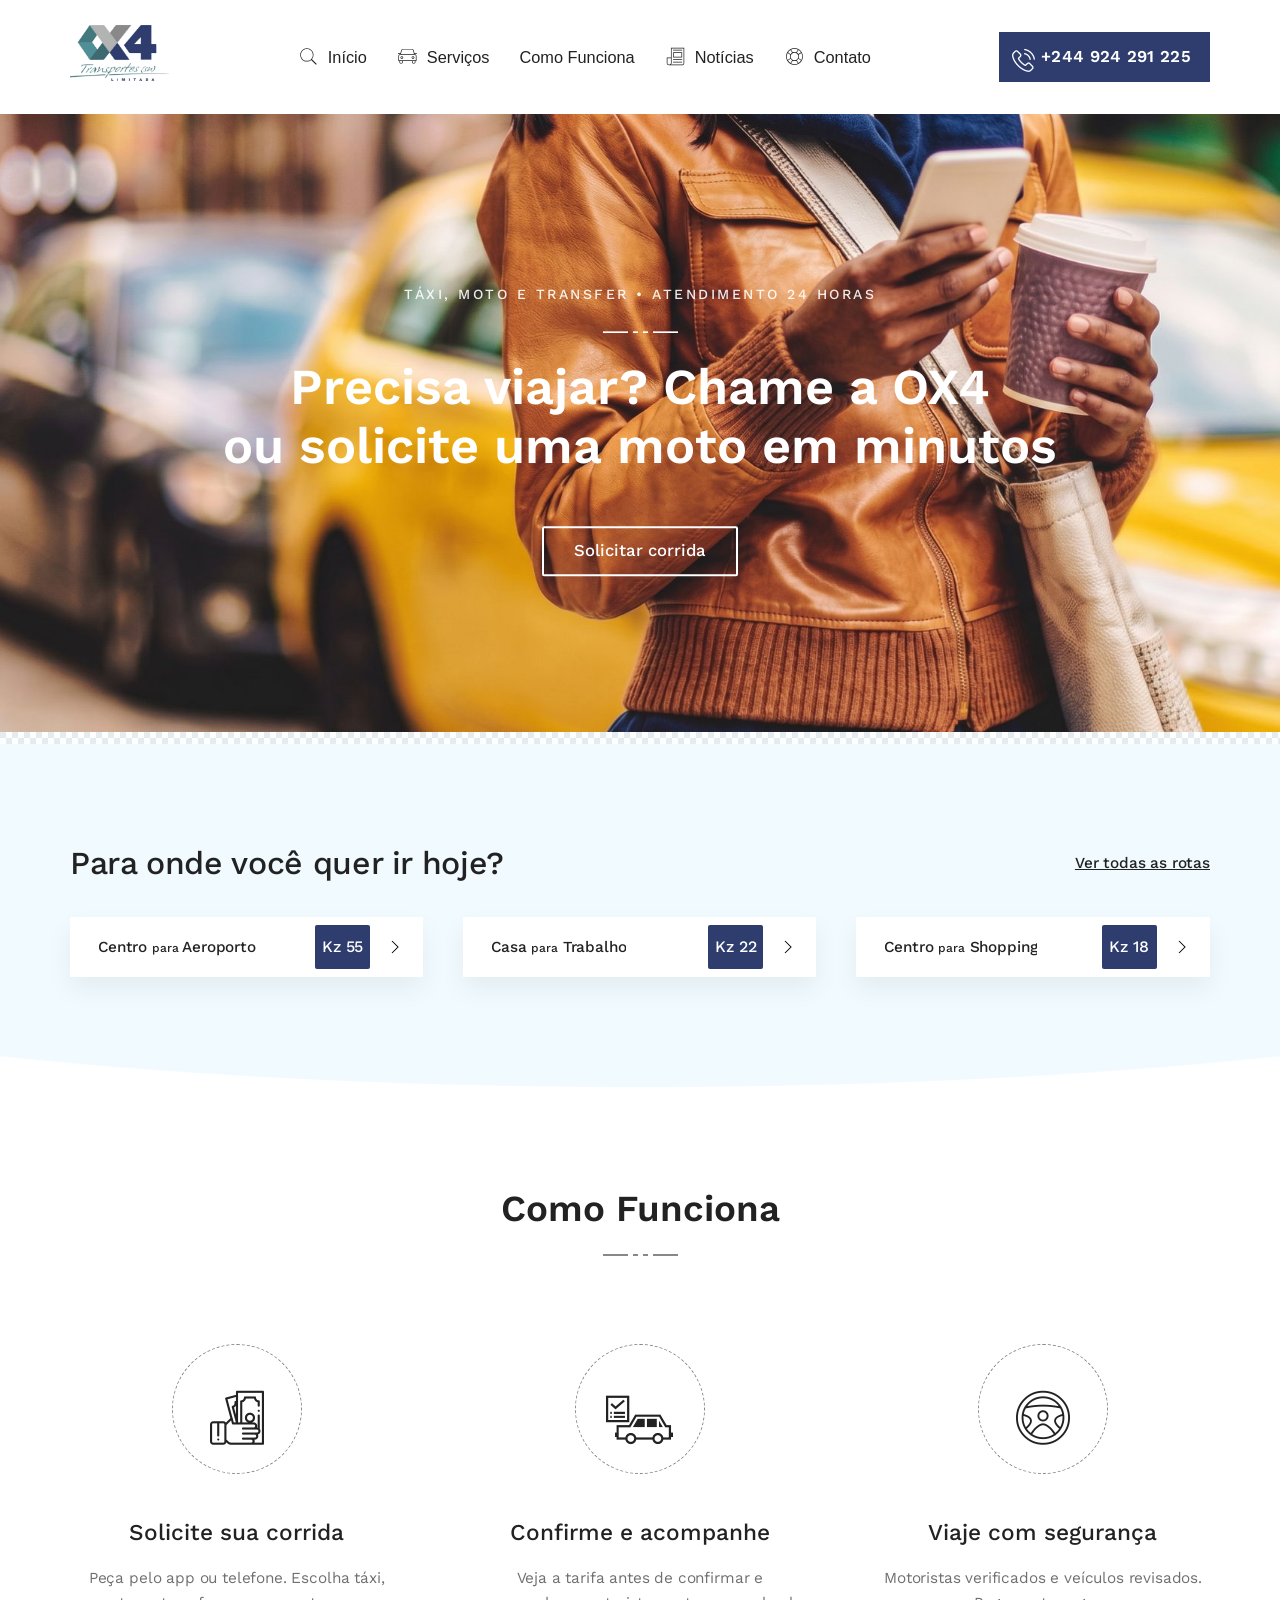
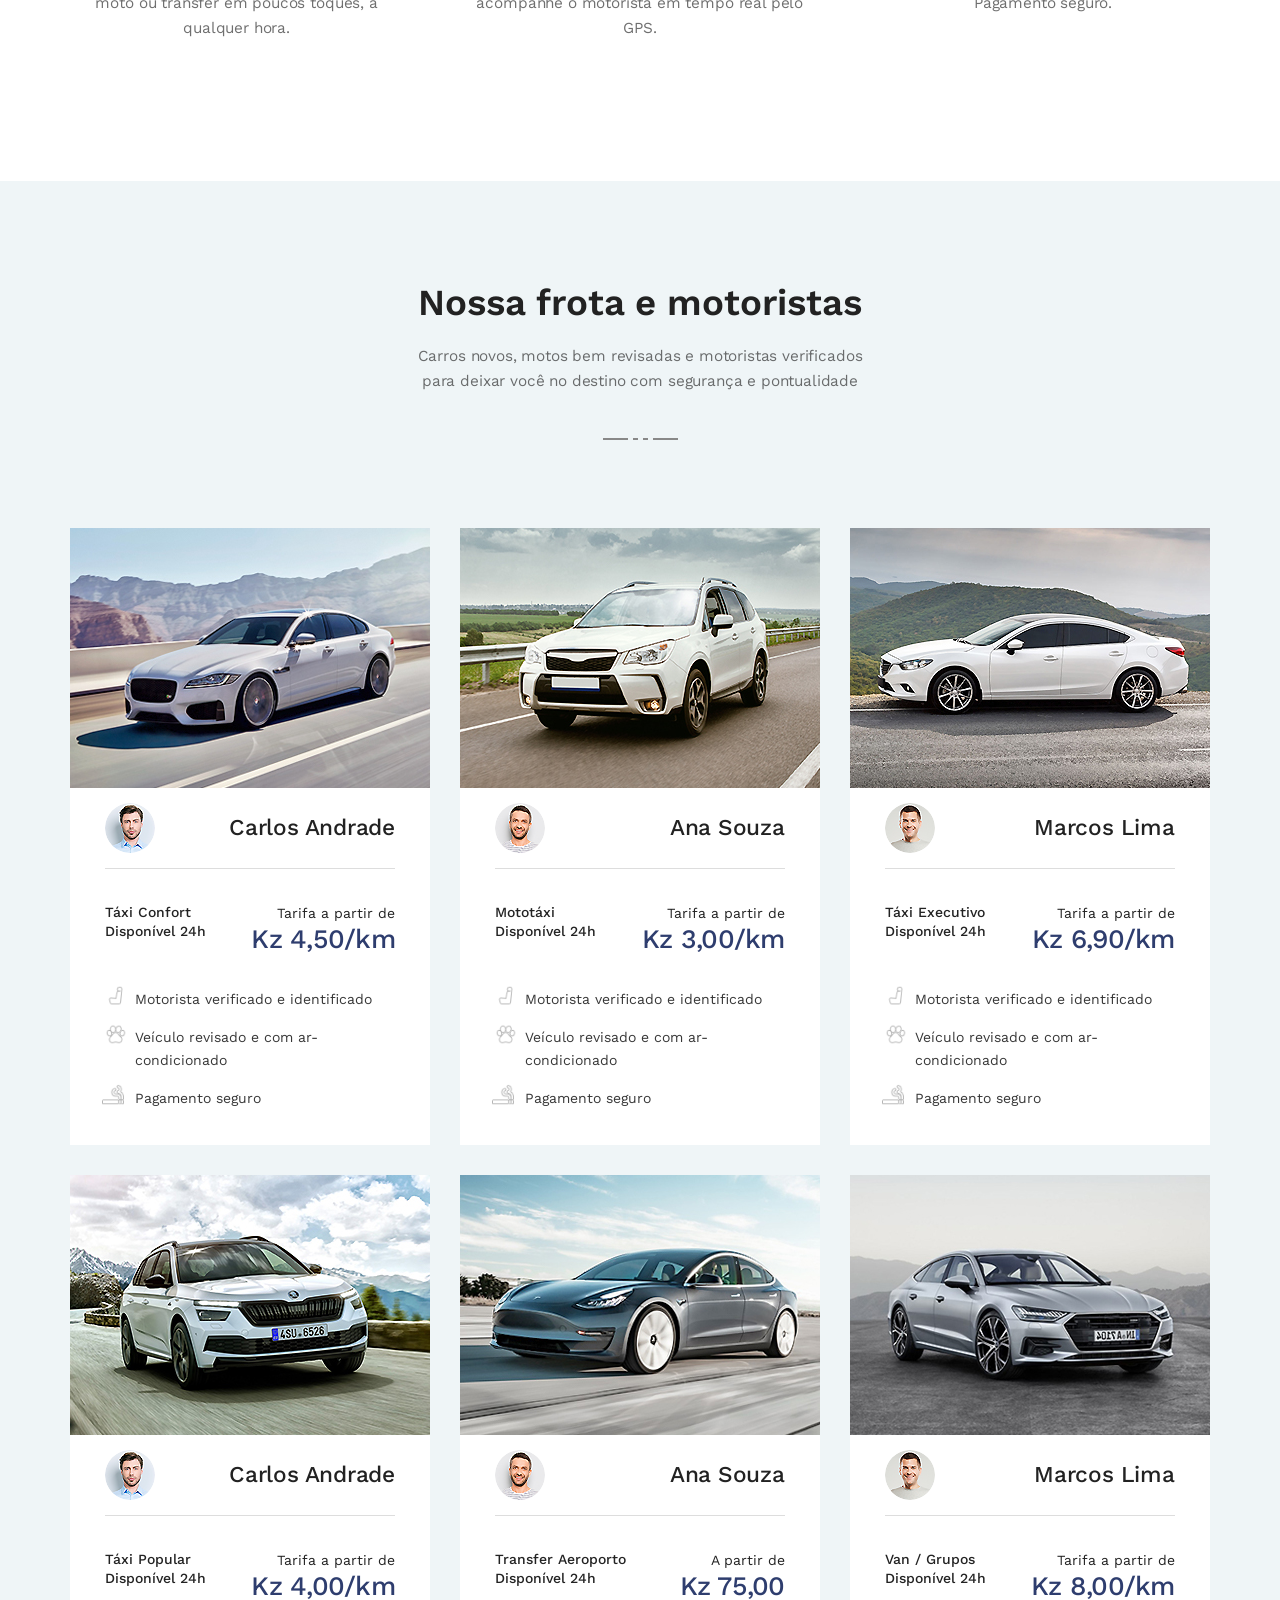
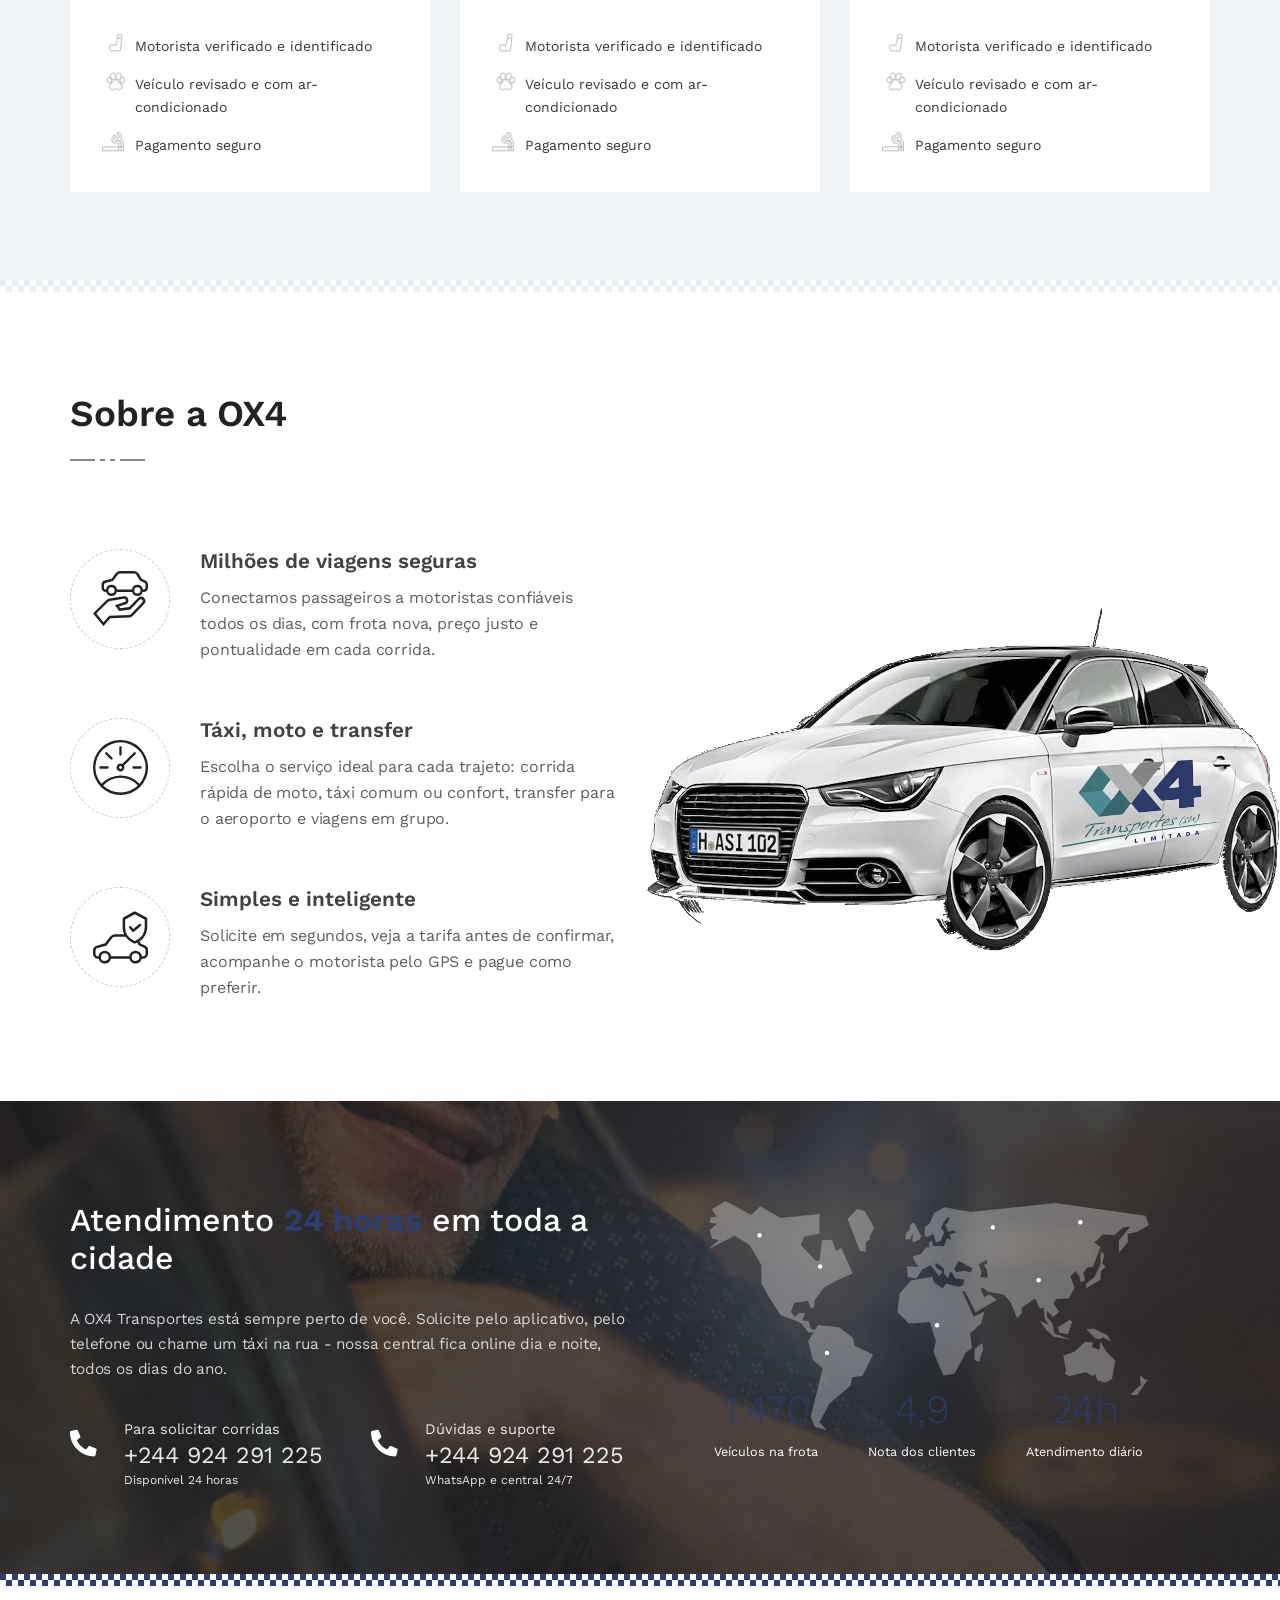
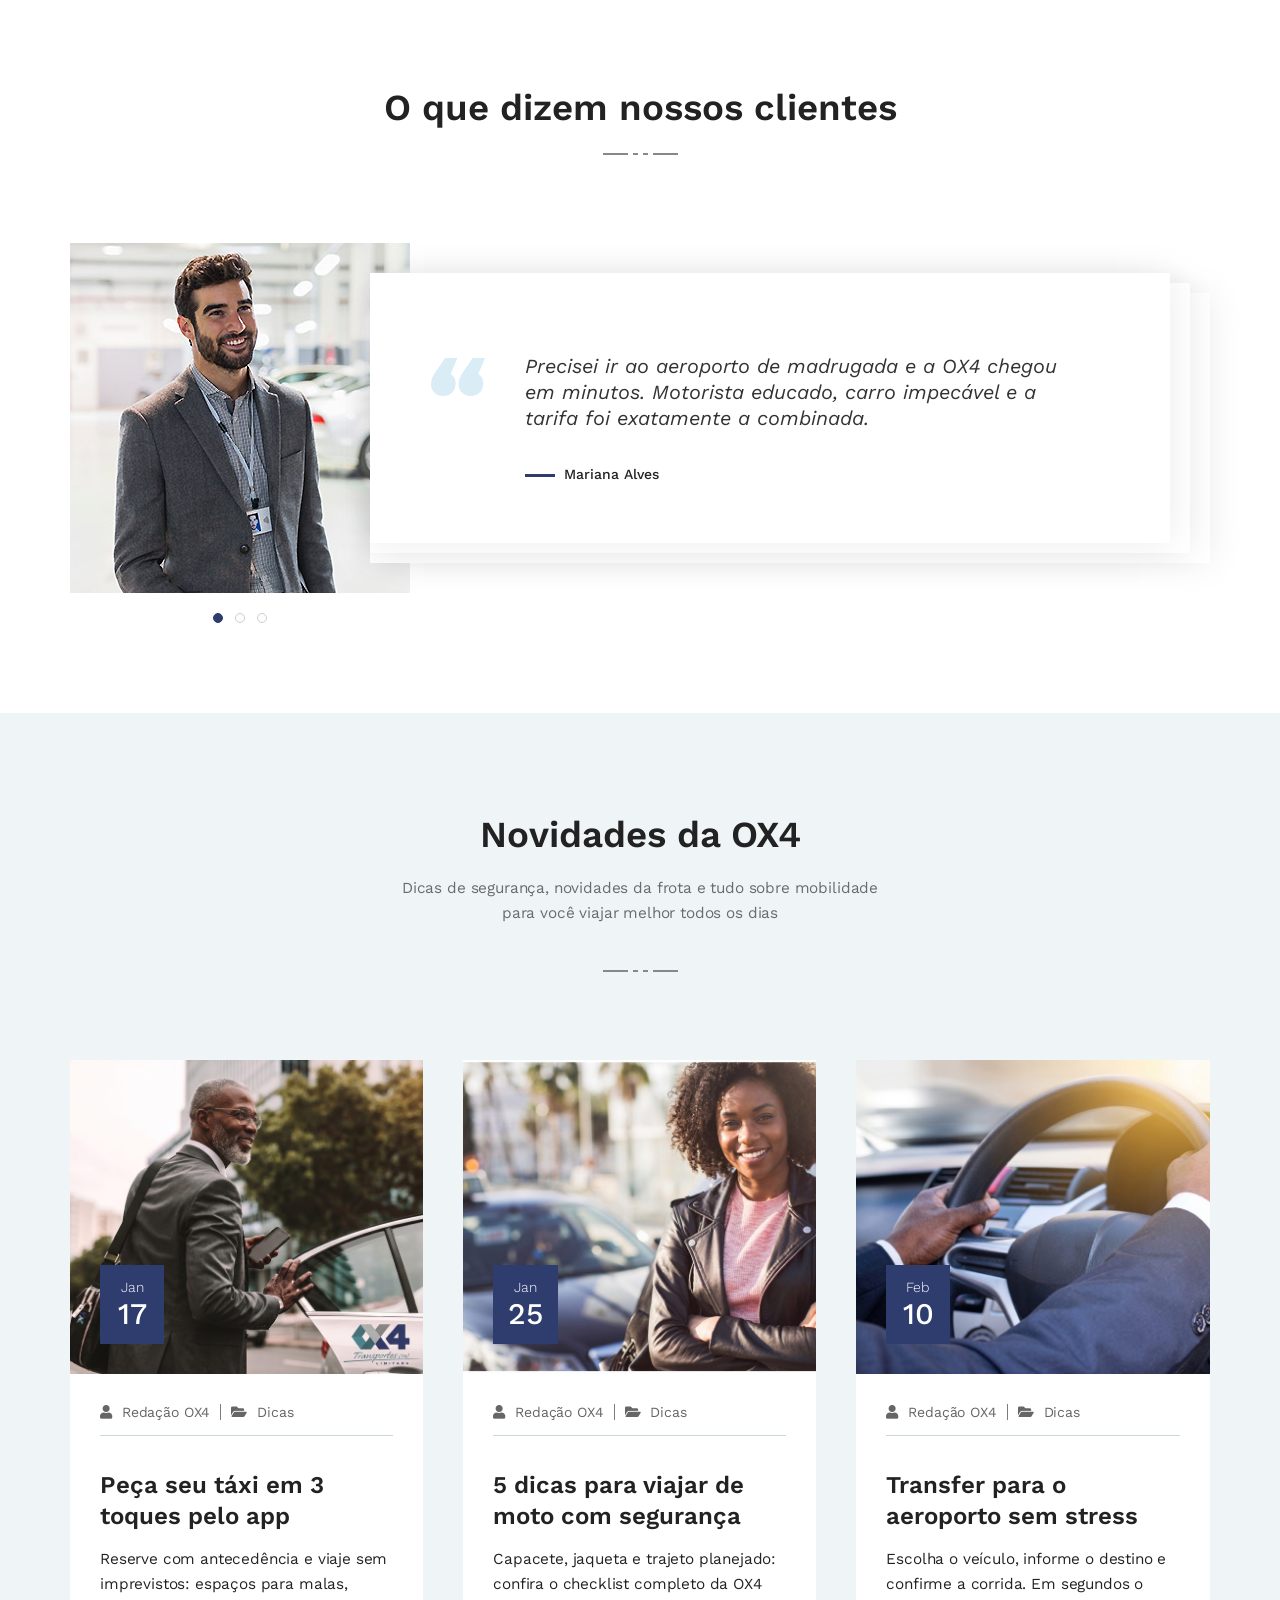
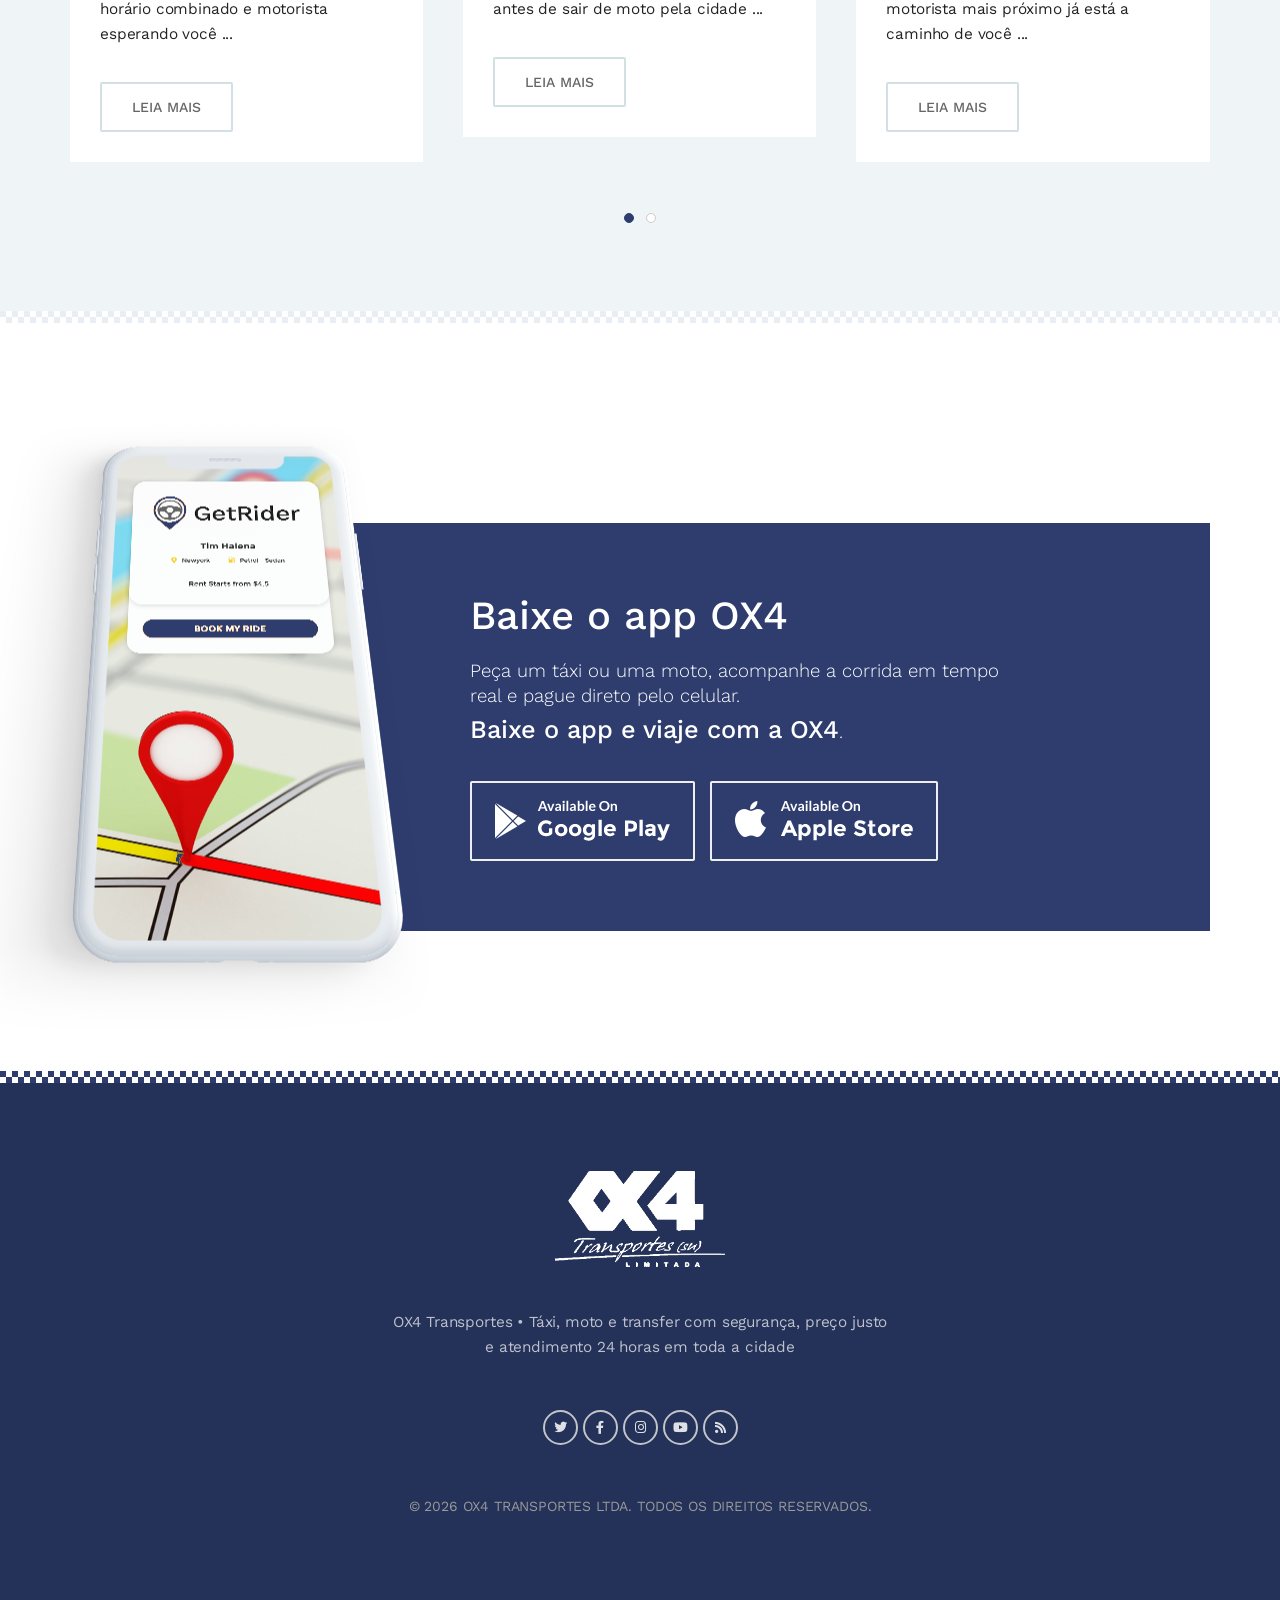
==== commit 1235ad72: "correcoes" ====
--- a/getrider/01_landing_page.html
+++ b/getrider/01_landing_page.html
@@ -138,7 +138,7 @@
                                                 <div class="step-item__icon-box"><i class="flaticon-car"></i></div>
                                             </div>
                                             <div class="step-item__title">Viaje com segurança</div>
-                                            <div class="step-item__text">Motoristas verificados e veículos revisados. Pague com pix, cartão ou dinheiro.</div>
+                                            <div class="step-item__text">Motoristas verificados e veículos revisados. Pagamento seguro.</div>
                                         </div>
                                     </li>
                                 </ul>
@@ -174,7 +174,7 @@
                                                 <ul>
                                                     <li><img src="assets/img/driver-service-1.png" alt="servico"><span>Motorista verificado e identificado</span></li>
                                                     <li><img src="assets/img/driver-service-2.png" alt="servico"><span>Veículo revisado e com ar-condicionado</span></li>
-                                                    <li><img src="assets/img/driver-service-3.png" alt="servico"><span>Pagamento por pix, cartão ou dinheiro</span></li>
+                                                    <li><img src="assets/img/driver-service-3.png" alt="servico"><span>Pagamento seguro</span></li>
                                                 </ul>
                                             </div>
                                         </div>
@@ -193,7 +193,7 @@
                                                 <ul>
                                                     <li><img src="assets/img/driver-service-1.png" alt="servico"><span>Motorista verificado e identificado</span></li>
                                                     <li><img src="assets/img/driver-service-2.png" alt="servico"><span>Veículo revisado e com ar-condicionado</span></li>
-                                                    <li><img src="assets/img/driver-service-3.png" alt="servico"><span>Pagamento por pix, cartão ou dinheiro</span></li>
+                                                    <li><img src="assets/img/driver-service-3.png" alt="servico"><span>Pagamento seguro</span></li>
                                                 </ul>
                                             </div>
                                         </div>
@@ -212,7 +212,7 @@
                                                 <ul>
                                                     <li><img src="assets/img/driver-service-1.png" alt="servico"><span>Motorista verificado e identificado</span></li>
                                                     <li><img src="assets/img/driver-service-2.png" alt="servico"><span>Veículo revisado e com ar-condicionado</span></li>
-                                                    <li><img src="assets/img/driver-service-3.png" alt="servico"><span>Pagamento por pix, cartão ou dinheiro</span></li>
+                                                    <li><img src="assets/img/driver-service-3.png" alt="servico"><span>Pagamento seguro</span></li>
                                                 </ul>
                                             </div>
                                         </div>
@@ -231,7 +231,7 @@
                                                 <ul>
                                                     <li><img src="assets/img/driver-service-1.png" alt="servico"><span>Motorista verificado e identificado</span></li>
                                                     <li><img src="assets/img/driver-service-2.png" alt="servico"><span>Veículo revisado e com ar-condicionado</span></li>
-                                                    <li><img src="assets/img/driver-service-3.png" alt="servico"><span>Pagamento por pix, cartão ou dinheiro</span></li>
+                                                    <li><img src="assets/img/driver-service-3.png" alt="servico"><span>Pagamento seguro</span></li>
                                                 </ul>
                                             </div>
                                         </div>
@@ -250,7 +250,7 @@
                                                 <ul>
                                                     <li><img src="assets/img/driver-service-1.png" alt="servico"><span>Motorista verificado e identificado</span></li>
                                                     <li><img src="assets/img/driver-service-2.png" alt="servico"><span>Veículo revisado e com ar-condicionado</span></li>
-                                                    <li><img src="assets/img/driver-service-3.png" alt="servico"><span>Pagamento por pix, cartão ou dinheiro</span></li>
+                                                    <li><img src="assets/img/driver-service-3.png" alt="servico"><span>Pagamento seguro</span></li>
                                                 </ul>
                                             </div>
                                         </div>
@@ -269,7 +269,7 @@
                                                 <ul>
                                                     <li><img src="assets/img/driver-service-1.png" alt="servico"><span>Motorista verificado e identificado</span></li>
                                                     <li><img src="assets/img/driver-service-2.png" alt="servico"><span>Veículo revisado e com ar-condicionado</span></li>
-                                                    <li><img src="assets/img/driver-service-3.png" alt="servico"><span>Pagamento por pix, cartão ou dinheiro</span></li>
+                                                    <li><img src="assets/img/driver-service-3.png" alt="servico"><span>Pagamento seguro</span></li>
                                                 </ul>
                                             </div>
                                         </div>
